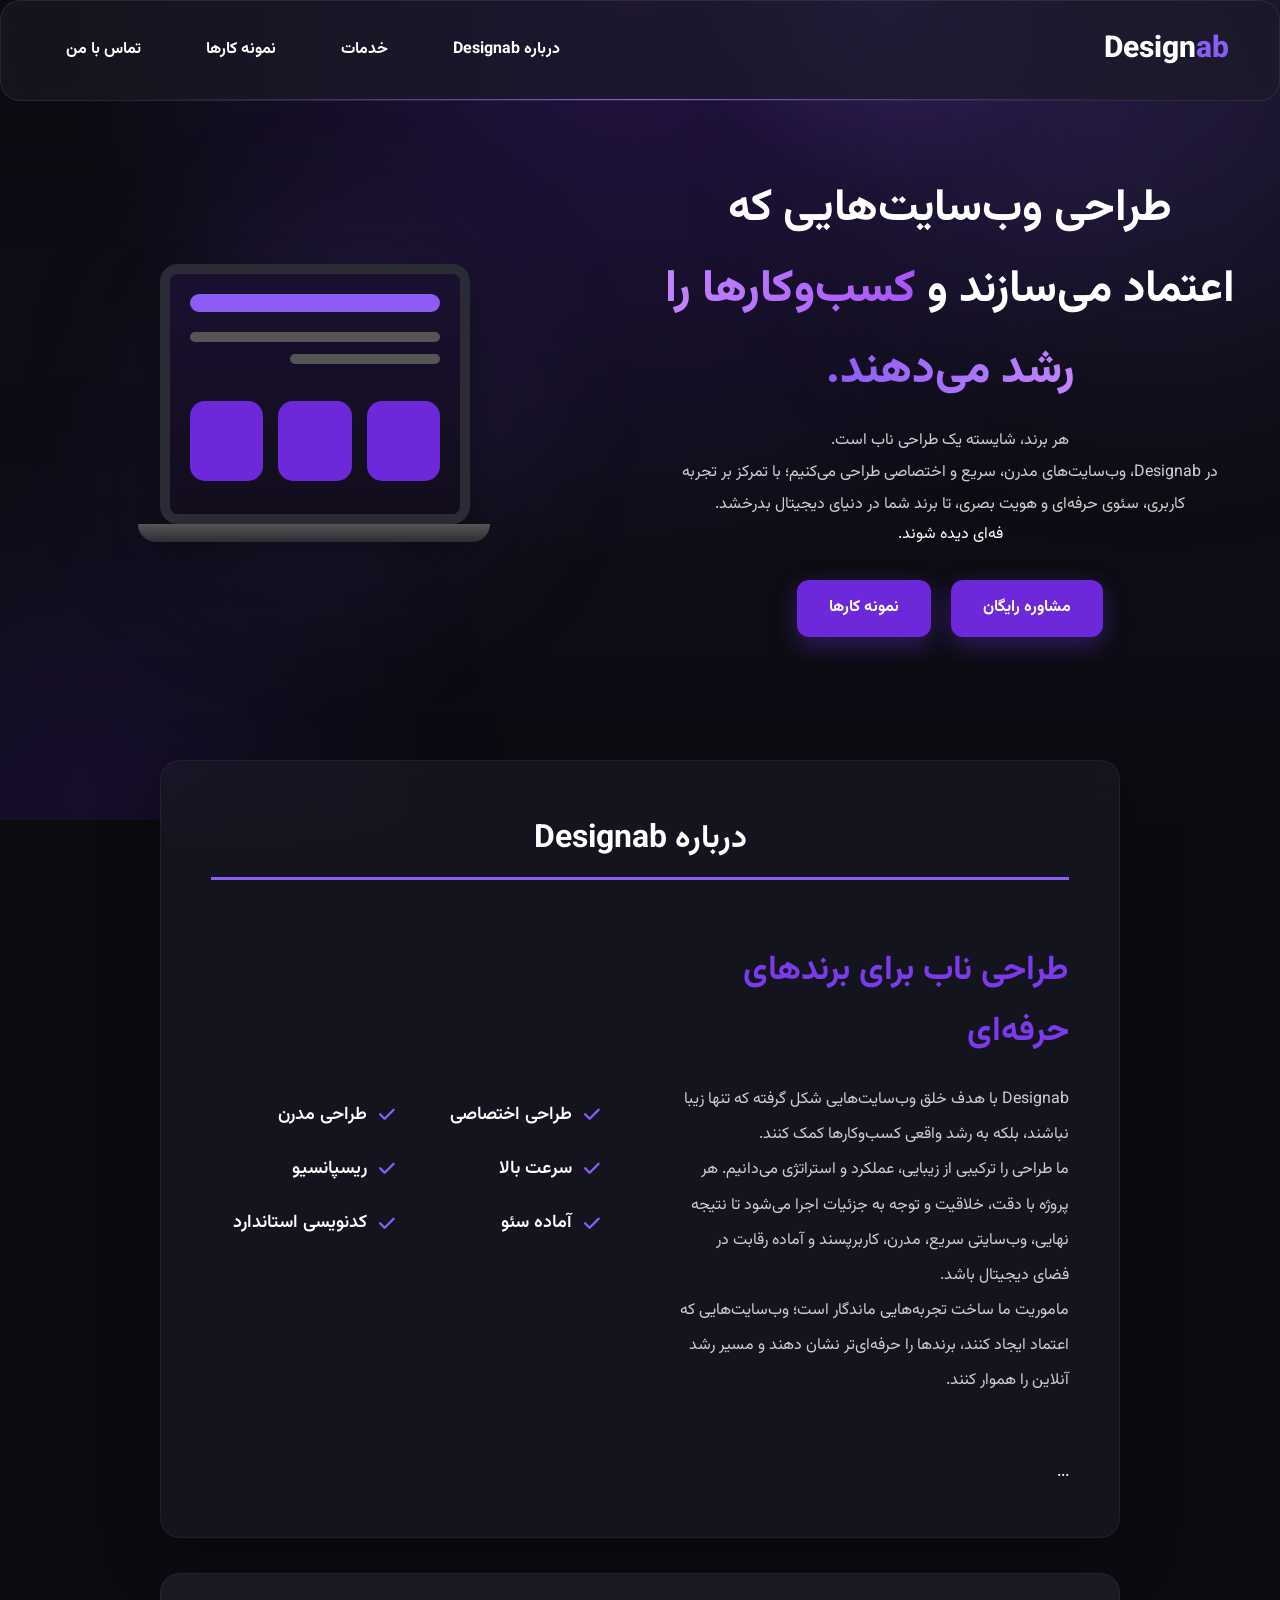
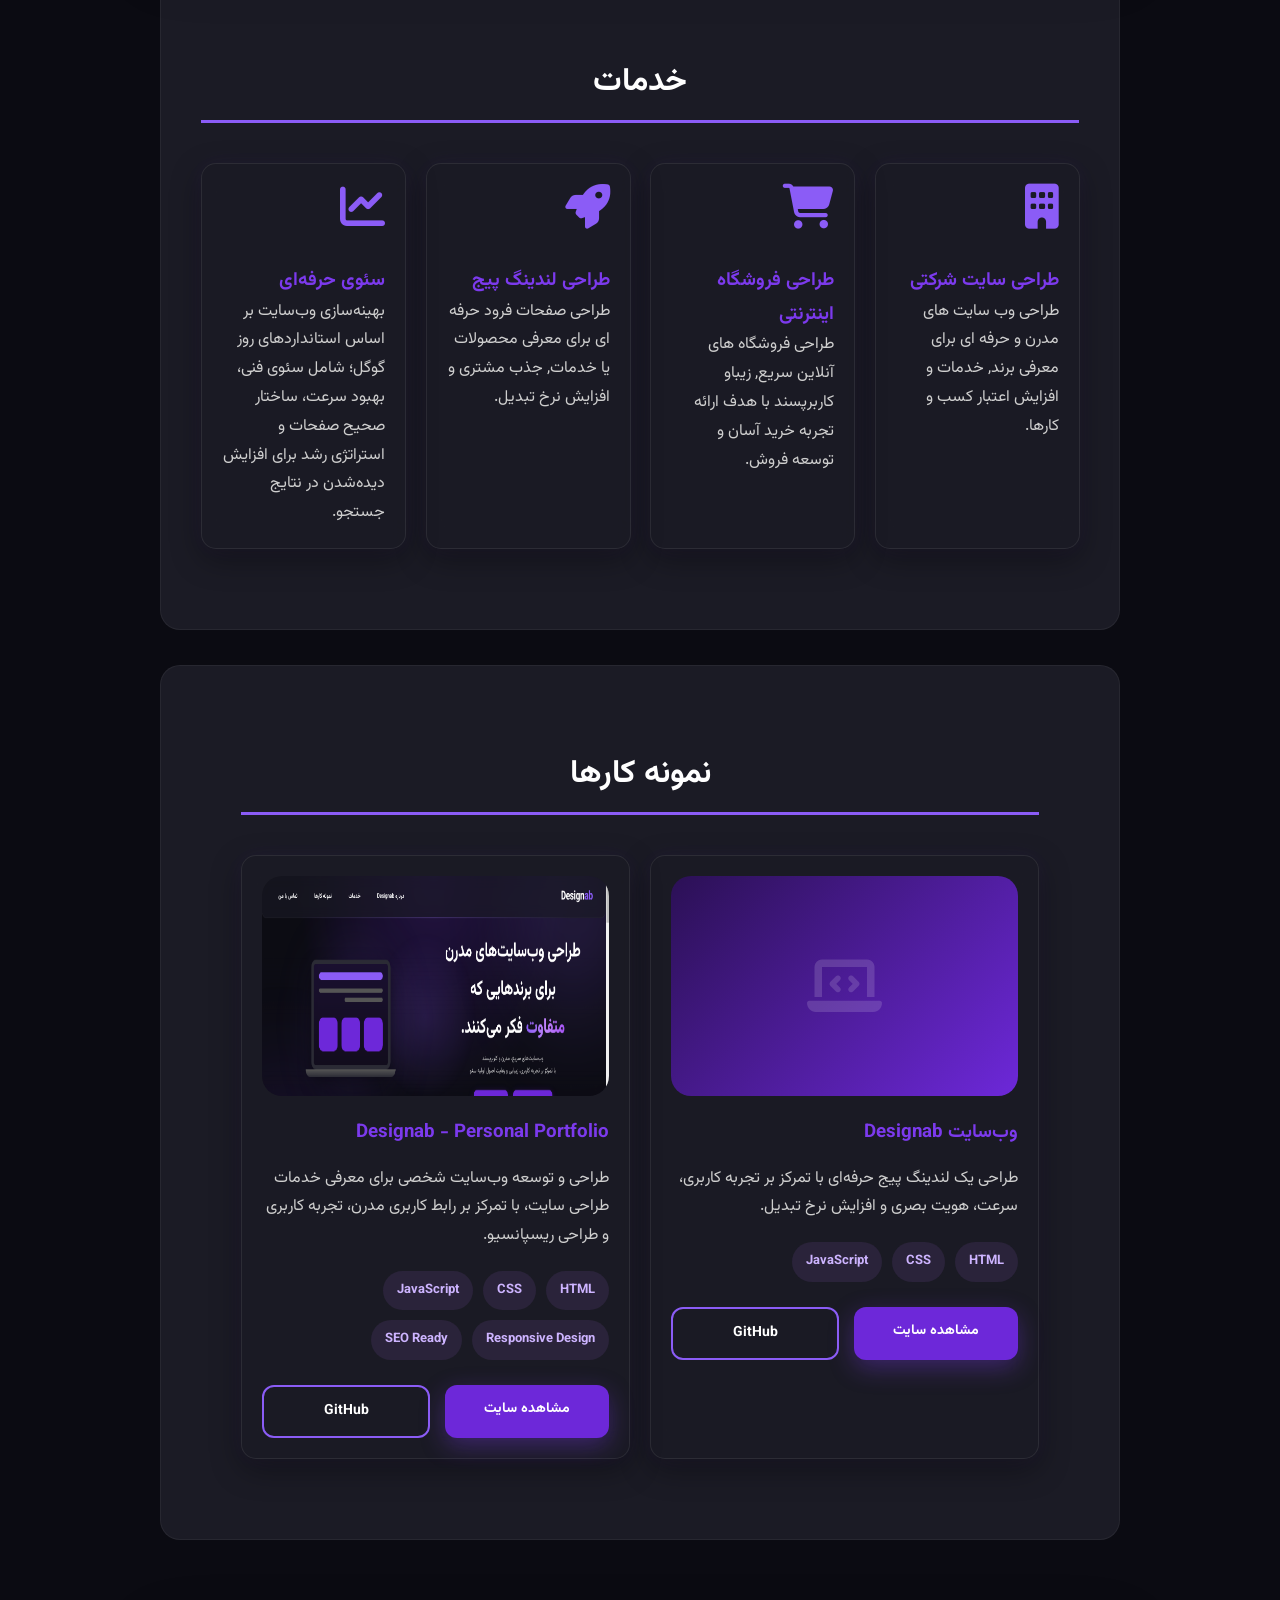
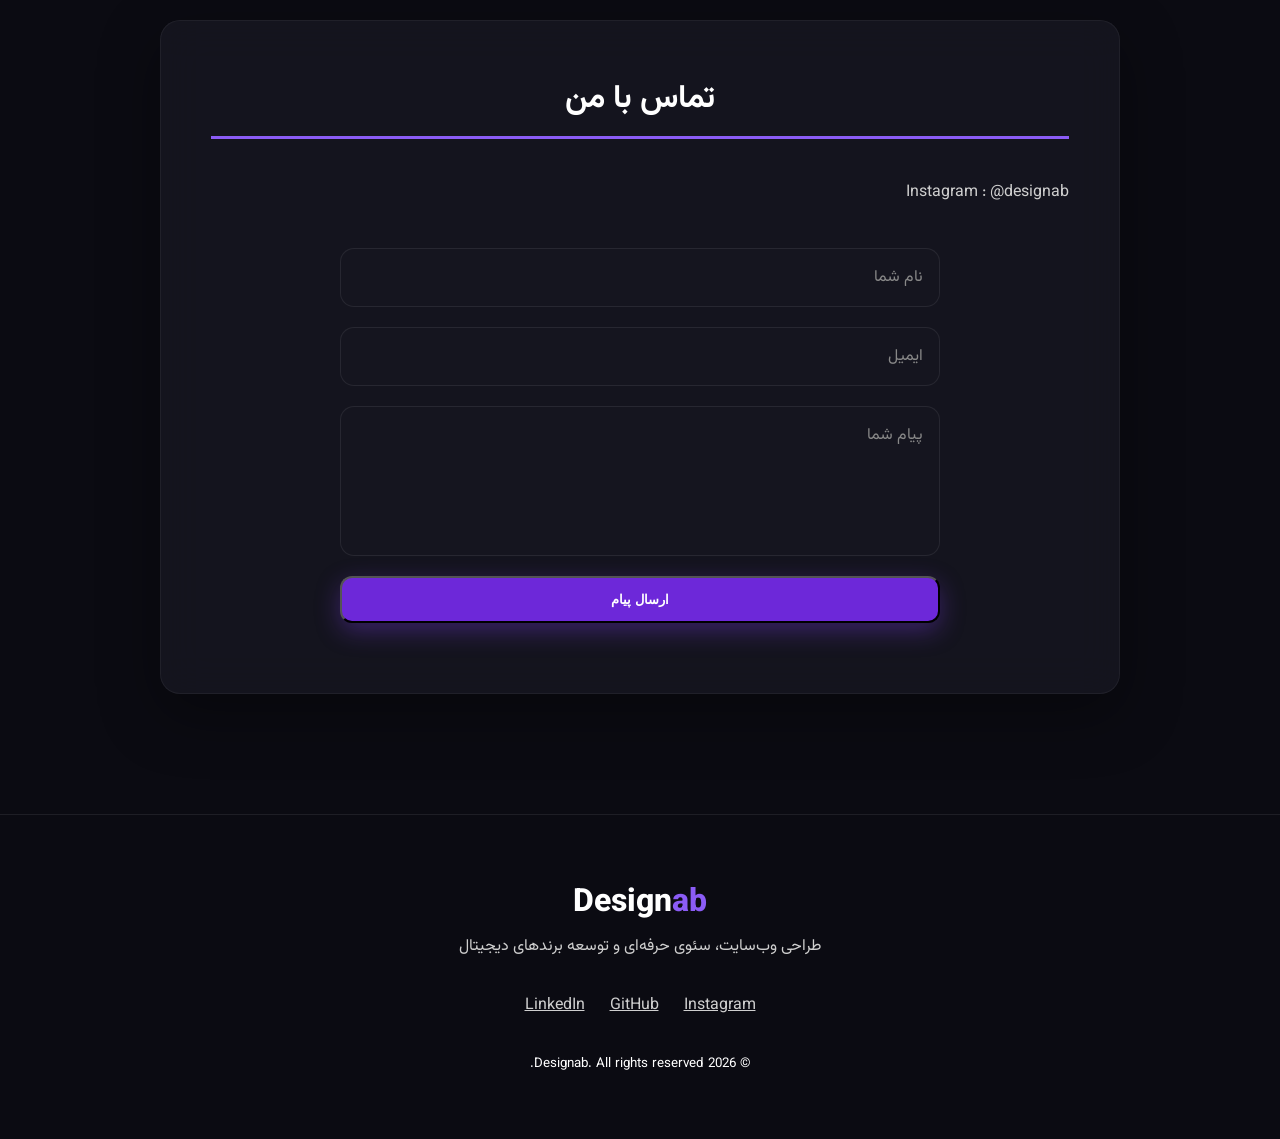
==== index.html @ 8ebdc3e0 "stage" ====
<!DOCTYPE html>
<html lang="fa" dir="rtl">

<head>
    <meta charset="UTF-8">
    <meta name="viewport" content="width=device-width, initial-scale=1.0">

    <title>Designab | طراحی سایت مدرن و اختصاصی</title>

    <meta name="description"
    content="طراحی وب‌سایت‌های مدرن، سریع و ریسپانسیو با تمرکز بر تجربه کاربری و سئو.">

    <meta name="author" content="Mona Valiolahi">

    <meta property="og:title" content="Designab">

<meta property="og:description"
content="طراحی وب‌سایت‌های مدرن و حرفه‌ای">

<meta name="keywords"
content="طراحی سایت, طراحی وب, طراحی سایت اختصاصی, برنامه نویسی, HTML, CSS, JavaScript, Designab">

<meta name="theme-color" content="#8b5cf6">

<meta property="og:image"
content="https://designab.ir/images/designab.png">

<meta property="og:url"
content="https://designab.ir">

<meta property="og:locale"
content="fa_IR">

<link rel="canonical"
href="https://designab.ir">

<meta property="og:type" content="website">

    <link rel="stylesheet" href="style.css">
    <link rel="stylesheet" href="https://cdnjs.cloudflare.com/ajax/libs/font-awesome/6.7.2/css/all.min.css">
    <link rel="preconnect" href="https://fonts.googleapis.com">
    <link href="https://fonts.googleapis.com/css2?family=Vazirmatn:wght@300;400;500;700;800&display=swap" rel="stylesheet">
    <link rel="icon" type="image/png" href="images/favicon.png">


</head>

<body>

    <div id="loader">

        <div class="loader-logo">
    
            <span>Designab</span>
    
        </div>
    
    </div>

    <div id="spotlight"></div>

    <nav>
        <div class="logo">
            Design<span>ab</span>
        </div>

        <div class="nav-links">
        <a href="#about">درباره Designab</a>
        <a href="#services">خدمات</a>
        <a href="#portfolio">نمونه کارها</a>
        <a href="#contact">تماس با من</a>
        </div>

        <button class="menu-toggle" id="menutoggle">
            <i class="fa-solid fa-bars"></i>
        </button>
    </nav>
    

    <header>

        <div class="hero-content">
    
            <div class="hero-text">

                <h1>
                    طراحی وب‌سایت‌هایی که
                    <br>
                    اعتماد می‌سازند و
                    <span class="gradient-text">کسب‌وکارها را رشد می‌دهند.</span>
                    </h1>

                    <p class="hero-slogan">
                        هر برند، شایسته یک طراحی ناب است.
                        </p>
                
                        <p>
                            در Designab، وب‌سایت‌های مدرن، سریع و اختصاصی طراحی می‌کنیم؛
                            با تمرکز بر تجربه کاربری، سئوی حرفه‌ای و هویت بصری،
                            تا برند شما در دنیای دیجیتال بدرخشد.
                            </p>فه‌ای دیده شوند.
                    </p>
    
                <div class="hero-buttons">
                    <a class="btn" href="#contact">مشاوره رایگان</a>
                    <a class="btn" href="#portfolio">نمونه کارها</a>
                </div>
    
            </div>
    
            <div class="hero-image">
    
                <div class="laptop">
    
                    <div class="screen">
    
                        <div class="fake-site">
    
                            <div class="fake-header"></div>
    
                            <div class="fake-line"></div>
    
                            <div class="fake-line short"></div>
    
                            <div class="fake-boxes">
    
                                <div></div>
                                <div></div>
                                <div></div>
    
                            </div>
    
                        </div>
    
                    </div>
    
                    <div class="base"></div>
    
                </div>
    
            </div>
    
        </div>
    
    </header>
    
    <main>
        
        <section id="about">

            <h2>درباره Designab</h2>
            
            <div class="about-container">
            
            <div class="about-text">
            
            <h3>طراحی ناب برای برندهای حرفه‌ای</h3>
            
            <p>
                Designab با هدف خلق وب‌سایت‌هایی شکل گرفته که تنها زیبا نباشند، بلکه به رشد واقعی کسب‌وکارها کمک کنند.
                </p>
                
                <p>
                ما طراحی را ترکیبی از زیبایی، عملکرد و استراتژی می‌دانیم. هر پروژه با دقت، خلاقیت و توجه به جزئیات اجرا می‌شود تا نتیجه نهایی، وب‌سایتی سریع، مدرن، کاربرپسند و آماده رقابت در فضای دیجیتال باشد.
                </p>
                
                <p>
                ماموریت ما ساخت تجربه‌هایی ماندگار است؛ وب‌سایت‌هایی که اعتماد ایجاد کنند، برندها را حرفه‌ای‌تر نشان دهند و مسیر رشد آنلاین را هموار کنند.
                </p>
            </div>
            
            <div class="about-list">
            
            <div><i class="fa-solid fa-check"></i> طراحی اختصاصی</div>
            
            <div><i class="fa-solid fa-check"></i> طراحی مدرن</div>
            
            <div><i class="fa-solid fa-check"></i> سرعت بالا</div>
            
            <div><i class="fa-solid fa-check"></i> ریسپانسیو</div>
            
            <div><i class="fa-solid fa-check"></i> آماده سئو</div>
            
            <div><i class="fa-solid fa-check"></i> کدنویسی استاندارد</div>
            
            </div>
            
            </div>
            
            <div class="stats">
            
            ...
            
            </div>
            
            </section>

    <section id="services">
        <h2>خدمات</h2>
        <div class="service-container">

        <div class="service-card">
            <i class="fa-solid fa-building icon"></i>
        <h3>طراحی سایت شرکتی</h3>
        <p>طراحی وب سایت های مدرن و حرفه ای برای معرفی برند, خدمات و افزایش اعتبار کسب و کارها.</p>
        </div>

        <div class="service-card">
            <i class="fa-solid fa-cart-shopping icon"></i>
        <h3>طراحی فروشگاه اینترنتی</h3>
        <p>طراحی فروشگاه های آنلاین سریع, زیباو کاربرپسند با هدف ارائه تجربه خرید آسان و توسعه فروش.</p>
        </div>

        <div class="service-card">
            <i class="fa-solid fa-rocket icon"></i>
        <h3>طراحی لندینگ پیج</h3>
        <p>طراحی صفحات فرود حرفه ای برای معرفی محصولات یا خدمات, جذب مشتری و افزایش نرخ تبدیل.</p>
        </div>

        <div class="service-card">
            <i class="fa-solid fa-chart-line icon"></i>
        <h3>سئوی حرفه‌ای</h3>
        <p>
            بهینه‌سازی وب‌سایت بر اساس استانداردهای روز گوگل؛ شامل سئوی فنی، بهبود سرعت، ساختار صحیح صفحات و استراتژی رشد برای افزایش دیده‌شدن در نتایج جستجو.
            </p>
        </div>

        </div>
        
    </section>

    <section id="portfolio">
        <h2>نمونه کارها</h2>

        <div class="portfolio-container">
            
            <div class="portfolio-card">

                <div class="portfolio-image">
                    <i class="fa-solid fa-laptop-code"></i>
                </div>
            
                <h3>وب‌سایت Designab</h3>
            
                <p>
                    طراحی یک لندینگ پیج حرفه‌ای با تمرکز بر تجربه کاربری، سرعت، هویت بصری و افزایش نرخ تبدیل.
                    </p>
            
                <div class="portfolio-tech">
            
                    <span>HTML</span>
                    <span>CSS</span>
                    <span>JavaScript</span>
            
                </div>
            
                <div class="portfolio-buttons">
            
                    <a href="#" class="btn">مشاهده سایت</a>
            
                    <a href="#" class="btn btn-outline">
                        GitHub
                    </a>
            
                </div>
            
            </div>

            <div class="portfolio-card">

                <div class="portfolio-image">
            
                    <img src="images/designab.png" alt="designab Website">
            
                </div>

                <h3>Designab - Personal Portfolio</h3>

<p>
طراحی و توسعه وب‌سایت شخصی برای معرفی خدمات طراحی سایت،
با تمرکز بر رابط کاربری مدرن، تجربه کاربری و طراحی ریسپانسیو.
</p>

                <div class="portfolio-tech">
                    <span>HTML</span>
<span>CSS</span>
<span>JavaScript</span>
<span>Responsive Design</span>
<span>SEO Ready</span>            
                </div>
            
                <div class="portfolio-buttons">
            
                    <a href="https://monavaliolahi.github.io/designab/" class="btn">
                        مشاهده سایت
                    </a>
            
                    <a href="https://github.com/monavaliolahi" class="btn btn-outline">
                        GitHub
                    </a>
            
                </div>
            
            </div>
            
            </div>

        </div>
    </section>

    <section id="contact">
        <h2>تماس با من</h2>
        <p>Instagram : @designab</p>
        <form id="contactForm" novalidate>
            <input id="name" type="text" placeholder="نام شما">
            <input id="email" type="email" placeholder="ایمیل">
            <textarea id="message" placeholder="پیام شما"></textarea>
            <button id="btn" type="submit" class="btn">ارسال پیام</button>
            <p id="formMessage"></p>
        </form>
    </section>

    </main>

    <footer>

        <div class="footer-content">
    
            <div class="footer-logo">
    
                Design<span>ab</span>
    
            </div>
    
            <p>
    
                طراحی وب‌سایت، سئوی حرفه‌ای و توسعه برندهای دیجیتال
                
            </p>
    
            <div class="footer-links">
    
                <a href="#">Instagram</a>
    
                <a href="https://github.com/monavaliolahi/designab">GitHub</a>
    
                <a href="#">LinkedIn</a>
    
            </div>
    
            <small>
    
                © 2026 Designab. All rights reserved.
    
            </small>
    
        </div>
    
    </footer>

    <button id="backtotop">
        <i class="fa-solid fa-arrow-up"></i>
    </button>

    <script src="script.js"></script>

</body>
</html>
---- style.css ----
/* ======================================
    Reset
========================================= */
*{
    margin: 0;
    padding: 0;
    box-sizing: border-box;
}

/* ======================================
    General
========================================= */
:root{
    --primary:#8b5cf6;
    --primary-hover:#a855f7;
    --background:#0b0b12;
    --surface:#1b1b25;
    --text:#ffffff;
    --paragraph:#cfcfcf;
    --radius:20px;
    --transition: .3s ease;
    --shadow:0 8px 20px rgba(0,0,0,.30);
    --space-xs:10px;
    --space-sm:20px;
    --space-md:40px;
    --space-lg:80px;
}
html{
    scroll-behavior: smooth;
}
body{
    margin: 0;
    padding: 0;
    font-family: "vazirmatn", sans-serif;
    background: var(--background);
    color: var(--text);
    line-height: 1.8;
}

/* .badge{
    display: inline-block;
    margin-bottom: 18px;
    padding: 6px 14px;
    border-radius: 30px;
    background: rgba(139, 92, 246, .15);
    color: var(--primary);
    font-size: 14px;
    font-weight: bold;
} */
/* ======================================
    Navigation
========================================= */
nav{
    padding: 20px 50px;
    position: fixed;
    width: 100%;
    top: 0;
    z-index: 1000;
    backdrop-filter: blur(15px);
    display: flex;
    justify-content: space-between;
    gap: 40px;
    align-items: center;
    background:rgba(27,27,37,.65);
    border:1px solid rgba(255,255,255,.08);
    border-radius:20px;
}

nav::after{

    content:"";

    position:absolute;

    bottom:0;
    left:10%;
    right:10%;

    height:1px;

    background:linear-gradient(
        90deg,
        transparent,
        #8b5cf6,
        transparent
    );

}

.nav-links{

    display:flex;
    gap:35px;

}

.nav-links a:hover{

    color:var(--primary);

}

nav a{
    text-decoration: none;
    color: white;
    margin: 15px;
    font-weight: bold;
    transition: 0.3s;
    cursor: pointer;
    display: inline-block;
    position: relative;
    text-decoration: none;
}

nav a::after{
    content: "";
    position: absolute;
    left: 0;
    bottom: -8px;
    width: 0;
    height: 2px;
    background: #8b5cf6;
    transition: .3s;
}

nav a:hover::after{
    width: 100%;
}

nav a:hover{
    color: gold;
    transform: scale(1.1);
}

nav a.active{
    color: var(--primary);
}

nav a:active::after{
    width: 100%;
}

.logo{

    font-size:30px;
    font-weight:800;
    color:white;
    cursor:pointer;

}

.logo span{

    color:var(--primary);

}

/* ======================================
    Hero
========================================= */
header{
    background-color: #18082e;
    color: white;
    text-align: center;
    padding-top: 115px;
    padding-bottom: 130px;
    min-height: calc(100vh - 80px);
    display: flex;
    flex-direction: column;
    justify-content: center;
    align-items: center;
    background: 
    radial-gradient(circle at top,#6d28d940 0%, transparent 55%),
    linear-gradient(180deg,#0b0b12 0%,#0d0d15 60%,#0b0b12 100%);
    position: relative;
    overflow: hidden;
    /* margin-bottom: 0; */
}

header::before{
    content: "";
    position: absolute;
    width: 500px;
    height: 500px;
    background: rgba(139, 92, 246, .18);
    filter: blur(120px);
    border-radius: 50%;
    top: -180px;
    right: -120px;
}

header::after{
    content: "";
    position: absolute;
    width: 400px;
    height: 400px;
    background: rgba(109, 40, 217, .15);
    filter: blur(120px);
    border-radius: 50%;
    bottom: -180px;
    left: -120px;
}
header p{
    opacity: 0;
    animation: fadeUp 0.8s ease forwards;
    animation-delay: .2s;
    line-height: 2;
}

header>*{
    position: relative;
    z-index: 2;
}

.hero-buttons{
    display: flex;
    /* flex-wrap: wrap; */
    gap: 20px;
    justify-content: center;
    margin-top: 30px;
    opacity: 0;
    animation: fadeUp 0.8s ease forwards;
    animation-delay: .4s;
}

.hero-content{
    padding: 20px 0;
    display:flex;
    justify-content:space-between;
    align-items:center;
    gap:40px;
    width:100%;
    max-width:1200px;
    /* flex-direction: column-reverse; */
}

.hero-image{

    flex:1;
    display:flex;
    justify-content:center;
}

.hero-text{
    flex:1;
}

.laptop{
    width: 320px;
    max-width: 100%;
    animation: floating 4s ease-in-out infinite;
    position: relative;
}

.laptop::before{
    content: "";
    position: absolute;

    width: 260px;
    height: 260px;

    background: rgba(139,92,246,.25);

    border-radius: 50%;

    filter: blur(90px);

    top: 20px;
    left: 50%;

    transform: translateX(-50%);

    z-index: -1;
}

.screen{
    background: #111;
    border: 10px solid #2b2b35;
    border-radius: 18px;
    height: 260px;
    overflow: hidden;
    box-shadow: 0 25px 50px rgba(0,0,0,.45);
    margin-right: 20px;
    margin-left: -10px;
}

.base{
    width: 470px;
    max-width: 110%;
    height: 18px;
    margin: 0 auto;
    background: linear-gradient(180deg,#555,#2c2c35);
    border-radius: 0 0 25px 25px;
}

.fake-site{

    width:100%;
    height:100%;
    padding:20px;

    background:
    linear-gradient(180deg,#1a1030,#120d1d);
    display: flex;
    flex-direction: column;

}

.fake-header{

    width:100%;
    height:18px;

    border-radius:10px;

    background:#8b5cf6;

    margin-bottom:20px;

}

.fake-line{

    width:100%;
    height:10px;

    border-radius:10px;

    background:#555;

    margin-bottom:12px;

}

.fake-line.short{

    width:60%;

}

.fake-boxes{

    display:flex;
    gap:15px;
    margin-top:25px;

}

.fake-boxes div{

    flex:1;
    height:80px;
    border-radius:15px;
    background:#6d28d9;
    transition: .4s;

}

.fake-boxes div:hover{
    transform: translateY(-6px);
    background: #8b5cf6;
}

.btn{
    display: inline-block;
    padding: 14px 32px;
    background-color: #6d28d9;
    color: white;
    text-decoration: none;
    border-radius: 12px;
    font-weight: bold;
    transition: all 0.3s;
    box-shadow: 0 8px 25px rgba(124, 58, 237, .35);
    cursor: pointer;
}

.btn:hover{
    background-color: #8b5cf6;
    transform: translateY(-4px);
    letter-spacing: 1px;
}


.btn-outline{
    background: transparent;
    border: 2px solid var(--primary);
    color: var(--text);
    box-shadow: none;
}

.btn-outline:hover{
    background: var(--primary);
}

/* ======================================
    Services
========================================= */

 #services{
    padding: var(--space-lg) 40px;
 }

#about,
#contact{
    margin-top: -60px;
    position: relative;
    z-index: 5;
    background: rgba(27, 27, 37, .65);
    backdrop-filter: blur(20px);
    border: 1px solid rgba(255, 255, 255, .05);
    border-radius: var(--radius);
    padding: 50px;
    box-shadow: 0 20px 60px rgba(0, 0, 0, .35);
}
#contact{
    margin-top: 80px;
}
section{
    background-color: var(--surface);
    width: 75%;
    margin: 35px auto;
    scroll-margin-top: 80px;
    border: 1px solid rgba(255,255,255,.05);
    border-radius: var(--radius);
    max-width: 1000px;

}

section h2{
    text-align: center;
    margin-bottom: 40px;
    font-size: 32px;

}

h1{
    font-size: 45px;
    margin-bottom: 13px;
    animation: fadeUp 0.8s ease forwards;
}

p{
    /* font-size: 22px; */
    color: var(--paragraph);
    /* margin-bottom: 35px; */
}

h2{
    color: var(--text);
    border-bottom: 3px solid var(--primary);
    padding-bottom: 8px;
    margin-bottom: var(--space-md);
    font-size: 32px;
}

h3{
    color: #7c3aed;
}

.gradient-text{
    background: linear-gradient(90deg,#8b5cf6,#c084fc,#a855f7);
    -webkit-background-clip: text;
    -webkit-text-fill-color: transparent;
    background-clip: text;

    font-weight: 800;
}

.service-container{
    display: flex;
    gap: var(--space-sm);
    justify-content:center;
}

.service-card{
    background: var(--surface);
    border: 1px solid rgba(139, 92, 246, 15);
    /* color: white; */
    padding: 20px;
    border-radius: 15px;
    box-shadow:
    0 10px 30px rgba(0,0,0,.35),
    0 0 20px rgba(139,92,246,.08);    flex: 1;
    transition: 0.3s;
    cursor: pointer;
    position: relative;
    overflow: hidden;
    background: rgba(27,27,37,.75);
    backdrop-filter: blur(15px);
    border:1px solid rgba(255,255,255,.08);
}

.service-card::before{
    content: "";
    position: absolute;
    top: 0;
    left: -100%;
    width: 100%;
    height: 100%;
    background: linear-gradient(90deg,transparent,rgba(255,255,255,.08),transparent);
    transition: .6s;
}

.service-card:hover::before{
    left: 100%;
}

.service-card::after{
    content: "";
    position: absolute;
    width: 220px;
    height: 220px;
    background: radial-gradient(circle,
        rgba(139,92,246,.25) 0%,
        transparent 70%);
    border-radius: 50%;

    left: var(--x, -300px);
    top: var(--y, -300px);

    transform: translate(-50%, -50%);
    pointer-events: none;

    transition: left .08s linear,
                top .08s linear;
}

.service-card:hover{
    transform: translateY(-12px);
    border-color: var(--primary);
    box-shadow:
        0 20px 40px rgba(0,0,0,.45),
        0 0 25px rgba(139,92,246,.25);
        transform:translateY(-12px) scale(1.02);
        border-color:#8b5cf6;
}

.service-card h3{
    margin-top: 15px;
}

.service-card p{
    line-height: 1.8;
    color: var(--paragraph);
}


 .icon{
    font-size: 45px;
    margin-bottom: 20px; 
    color: var(--primary);
 }

 form{
    display: flex;
    flex-direction: column;
    gap: var(--space-sm);
    max-width: 600px;
    margin: 40px auto 0;
 }

 form.btn{
    align-self: flex-start;
 }

 input,
 textarea{
    padding: 16px;
    border: 1px solid rgba(255, 255, 255, .08);
    border-radius: 14px;
    background: #15151f;
    color: white;
    font-family: "vazirmatn", sans-serif;
    font-size: 16px;
    transition: .3s
 }

 input:focus,
 textarea:focus{
    outline: none;
    border-color: var(--primary);
    box-shadow: 0 0 20px rgba(139, 92, 246, .25);
 }

 ::placeholder{
    color: #888;
 }

 textarea{
    min-height: 150px;
    resize: none;
 }


 .about-container{

    display:flex;
    
    justify-content:space-between;
    
    align-items:center;
    
    gap:80px;
    
    margin:60px 0;
    
    }
    
    .about-text{
    
    flex:1;
    
    }
    
    .about-text h3{
    
    font-size:34px;
    
    margin-bottom:20px;
    
    }
    
    .about-text p{
    
    line-height:2.2;
    
    color:var(--paragraph);
    
    }
    
    .about-list{
    
    flex:1;
    
    display:grid;
    
    grid-template-columns:repeat(2,1fr);
    
    gap:22px;
    
    }
    
    .about-list div{
    
    display:flex;
    
    align-items:center;
    
    gap:12px;
    
    font-size:18px;
    
    font-weight:600;
    
    }
    
    .about-list i{
    
    color:var(--primary);
    
    font-size:18px;
    
    }


/* ======================================
    Portfolio
========================================= */

#portfolio{
    min-height: calc(100vh - 90px);
    display: flex;
    flex-direction: column;
    justify-content: center;
    padding: var(--space-lg);
}



 .portfolio-container{
    display: flex;
    gap: var(--space-sm);
 }

 .portfolio-card{
    flex: 1;
    background: var(--surface);
    border: 1px solid rgba(139, 92, 246, 15);
    color: white;
    padding: 20px;
    border-radius: 15px;
    box-shadow:
    0 10px 30px rgba(0,0,0,.35),
    0 0 20px rgba(139,92,246,.08);    transition: 0.3s;
    animation: cardFade .8s ease;
    background: rgba(27,27,37,.75);
    backdrop-filter: blur(15px);
    border:1px solid rgba(255,255,255,.08);
    /* position: relative;
    overflow: hidden; */
 }

 .portfolio-card:hover{
    transform: translateY(-12px);
    border-color: var(--primary);
    box-shadow:
        0 20px 40px rgba(0,0,0,.45),
        0 0 25px rgba(139,92,246,.25);
        border-color: var(--primary);
        transform:translateY(-12px) scale(1.02);
        border-color:#8b5cf6;

}

 .portfolio-card:hover .portfolio-image{
    transform: scale(1.08) rotate(-2deg);
 }
 

 .portfolio-image{
    width: 100%;
    height: 220px;
    border-radius: 20px;
    margin-bottom: var(--space-sm);
    background: linear-gradient(135deg,#2b1055,#6d28d9);
    transition: 0.5s ease;
    display: flex;
    justify-content: center;
    align-items: center;
    font-size: 60px;
    color: rgba(255, 255, 255, .15);
    overflow: hidden;
 }

 .portfolio-image img{

    width:100%;
    height:100%;
 }

 .portfolio-card h3{
    margin-bottom: 15px;
 }

 .portfolio-card p{
    color: var(--paragraph);
    line-height: 1.8;
 }


 .portfolio-tech{

    display:flex;
    flex-wrap:wrap;

    gap:10px;

    margin:20px 0;

}

.portfolio-tech span{

    background:#2a233a;

    color:#cdb4ff;

    padding:8px 14px;

    border-radius:20px;

    font-size:13px;

    font-weight:bold;
    transition: .3s;
}

.portfolio-tech span:hover{
    background: var(--primary);
    color: white;
    transform: translateY(-3px);
}

.portfolio-buttons{

    display:flex;

    gap:15px;

    margin-top:25px;

}

.portfolio-buttons .btn{
    font-size:14px;
    padding:12px 18px;
    flex: 1;
    text-align: center;
}

.portfolio-buttons .btn-outline{
    border:2px solid var(--primary);
    color:white;
    background:transparent;
}

.portfolio-buttons .btn-outline:hover{
    background:var(--primary);
}

.stats{
    display:grid;
    grid-template-columns:repeat(3,1fr);
    gap:25px;
    margin-top:60px;
}

.stat{
    background:var(--surface);
    border-radius:18px;
    padding:35px 20px;
    text-align:center;
    border:1px solid rgba(255,255,255,.06);
    transition:.35s;
}

.stat:hover{
    transform:translateY(-8px);
    border-color:var(--primary);
    box-shadow:0 10px 30px rgba(139,92,246,.18);
}

.stat h3{
    font-size:42px;
    color:var(--primary);
    margin-bottom:10px;
}

.stat p{
    color:var(--paragraph);
}

/* ==========================
    Loader
========================== */

#loader{

    position:fixed;
    inset:0;

    background:#0b0b12;

    display:flex;
    justify-content:center;
    align-items:center;

    z-index:99999;

    transition:.8s ease;

}

.loader-logo{

    font-size:42px;
    font-weight:800;
    color:white;
    letter-spacing:2px;

    animation:pulse 1.2s infinite;

}

.loader-logo span{

    background:linear-gradient(90deg,#8b5cf6,#a855f7,#ffffff);

    -webkit-background-clip:text;
    -webkit-text-fill-color:transparent;

}

#loader.hide{

    opacity:0;
    visibility:hidden;

}

@keyframes pulse{

    0%{

        transform:scale(.95);
        opacity:.7;

    }

    50%{

        transform:scale(1.05);
        opacity:1;

    }

    100%{

        transform:scale(.95);
        opacity:.7;

    }

}

/* ==========================
    Spotlight
========================== */

#spotlight{

    position: fixed;
    width: 400px;
    height: 400px;

    border-radius: 50%;

    pointer-events: none;

    background: radial-gradient(
        circle,
        rgba(139,92,246,.15) 0%,
        rgba(139,92,246,.08) 35%,
        transparent 70%
    );

    transform: translate(-50%,-50%);
    z-index: 1;

    transition: .05s linear;

}
 /* ======================================
    Mobile menu
========================================= */

.menu-toggle{
    display: none;
    background: none;
    border: none;
    color: var(--text);
    font-size: 28px;
    cursor: pointer;
}

/* ======================================
    Footer
========================================= */

footer{

    margin-top:120px;

    padding:60px 20px;

    text-align:center;

    border-top:1px solid rgba(255,255,255,.08);

}

.footer-logo{

    font-size:32px;

    font-weight:800;

}

.footer-logo span{

    color:var(--primary);

}

.footer-links{

    display:flex;

    justify-content:center;

    gap:25px;

    margin:30px 0;

}

.footer-links a{

    color:var(--paragraph);

    transition:.3s;

}

.footer-links a:hover{

    color:var(--primary);

}

 /* ======================================
    Back To Top
========================================= */

#backtotop{
    position: fixed;
    bottom: 30px;
    right: 30px;
    width: 55px;
    height: 55px;
    border: none;
    border-radius: 50%;
    background: var(--primary);
    color: white;
    font-size: 22px;
    cursor: pointer;
    box-shadow: var(--shadow);
    opacity: 0;
    visibility: hidden;
    transition: var(--transition);
    z-index: 999;
}

#backtotop:hover{
    transform: translateY(-5px);
}

#backtotop.show{
    opacity: 1;
    visibility: visible;
}
 
html,
body{
    width:100%;
    overflow-x:hidden;
}

 @keyframes fadeUp{
    from{
        opacity: 0;
        transform: translateY(40px);
    }
    to{
        opacity: 1;
        transform: translateY(0);
    }
 }

 /* ======================================
   Scroll Reveal
========================================= */
.reveal{
    opacity: 0;
    transform: translateY(40px) scale(.96);
    transition:
        opacity .8s ease,
        transform .8s ease;
}

.reveal.active{
    opacity: 1;
    transform: translateY(0) scale(1);
}

@keyframes floating{
    0%{
        transform: translateY(0px);
    }

    50%{
        transform: translateY(-12px);
    }

    100%{
        transform: translateY(0px);
    }
}

@keyframes cardFade{

    from{

        opacity:0;
        transform:translateY(40px);

    }

    to{

        opacity:1;
        transform:translateY(0);

    }
}

.hidden{
    opacity:0;
    transform:translateY(50px);
    transition:all .8s ease;
}

.show{
    opacity:1;
    transform:translateY(0);
}

.service-card,
.portfolio-card,
.btn{

    transition:
    transform .35s ease,
    box-shadow .35s ease;

    will-change: transform;

}



 /* ======================================
    Responsive
========================================= */

@media (max-width:768px){
header{
    min-height: auto;
    padding: 120px 30px 80px;
}

header h1{
    font-size: 42px;
}

header p{
    font-size: 90%;
}

.btn{
    width: 100%;
    max-width: 320px;
    text-align: center;
}

.hero-buttons{
    width: 100%;
    display: flex;
    flex-direction: column;
    align-items: center;
    gap: 15px;
    margin-top: 30px;
}

/* ======================================
    Services
========================================= */

.service-container{
    flex-direction: column;
}

/* ==========================
   About - Mobile
========================== */

.about-container{
    flex-direction: column;
    gap:40px;
    text-align:center;
}

.about-text{
    width:100%;
}

.about-text h3{
    font-size:28px;
}

.about-text p{
    font-size:16px;
    line-height:2;
}

.about-list{
    width:100%;
    grid-template-columns:1fr;
    gap:18px;
}

.about-list div{
    justify-content:center;
    font-size:16px;
}

.stats{
    grid-template-columns:1fr;
    gap:18px;
    margin-top:40px;
}



/* ======================================
    Portfolio
========================================= */

.portfolio-container{
    flex-direction: column;
}

section{
    width: 90%;
    padding: 30px 20px;
}

.menu-toggle{
    display: block;
}

nav{
    gap:15px 20px;
    flex-wrap: wrap;
    justify-content: space-between;
    position: relative;
}

.nav-links{
    display:none;
}


.nav-links.open{
    display:flex;
    flex-direction:column;
    gap:0;
}


.nav-links.open a{
    display:block;
    padding:18px;
    text-align:center;
}

nav.open{
    flex-direction: column;
    align-items: stretch;
    gap: 0;
    height: auto;
    overflow: visible;
}

nav.open a{

    display:block;
    padding:15px;

}

.hero-content{
    flex-direction: column;
    text-align: center;
}

.hero-image{
    display: flex;
    width: 100%;
    justify-content: flex-end;
    margin-top: 25px;
    padding-left: 60px;
}

.hero-image{
    display: flex;
    justify-content: flex-end;
    width: 100%;
    margin-top: 25px;
    padding-right: 20px;
}

.laptop{
    width: 240px;
}
}
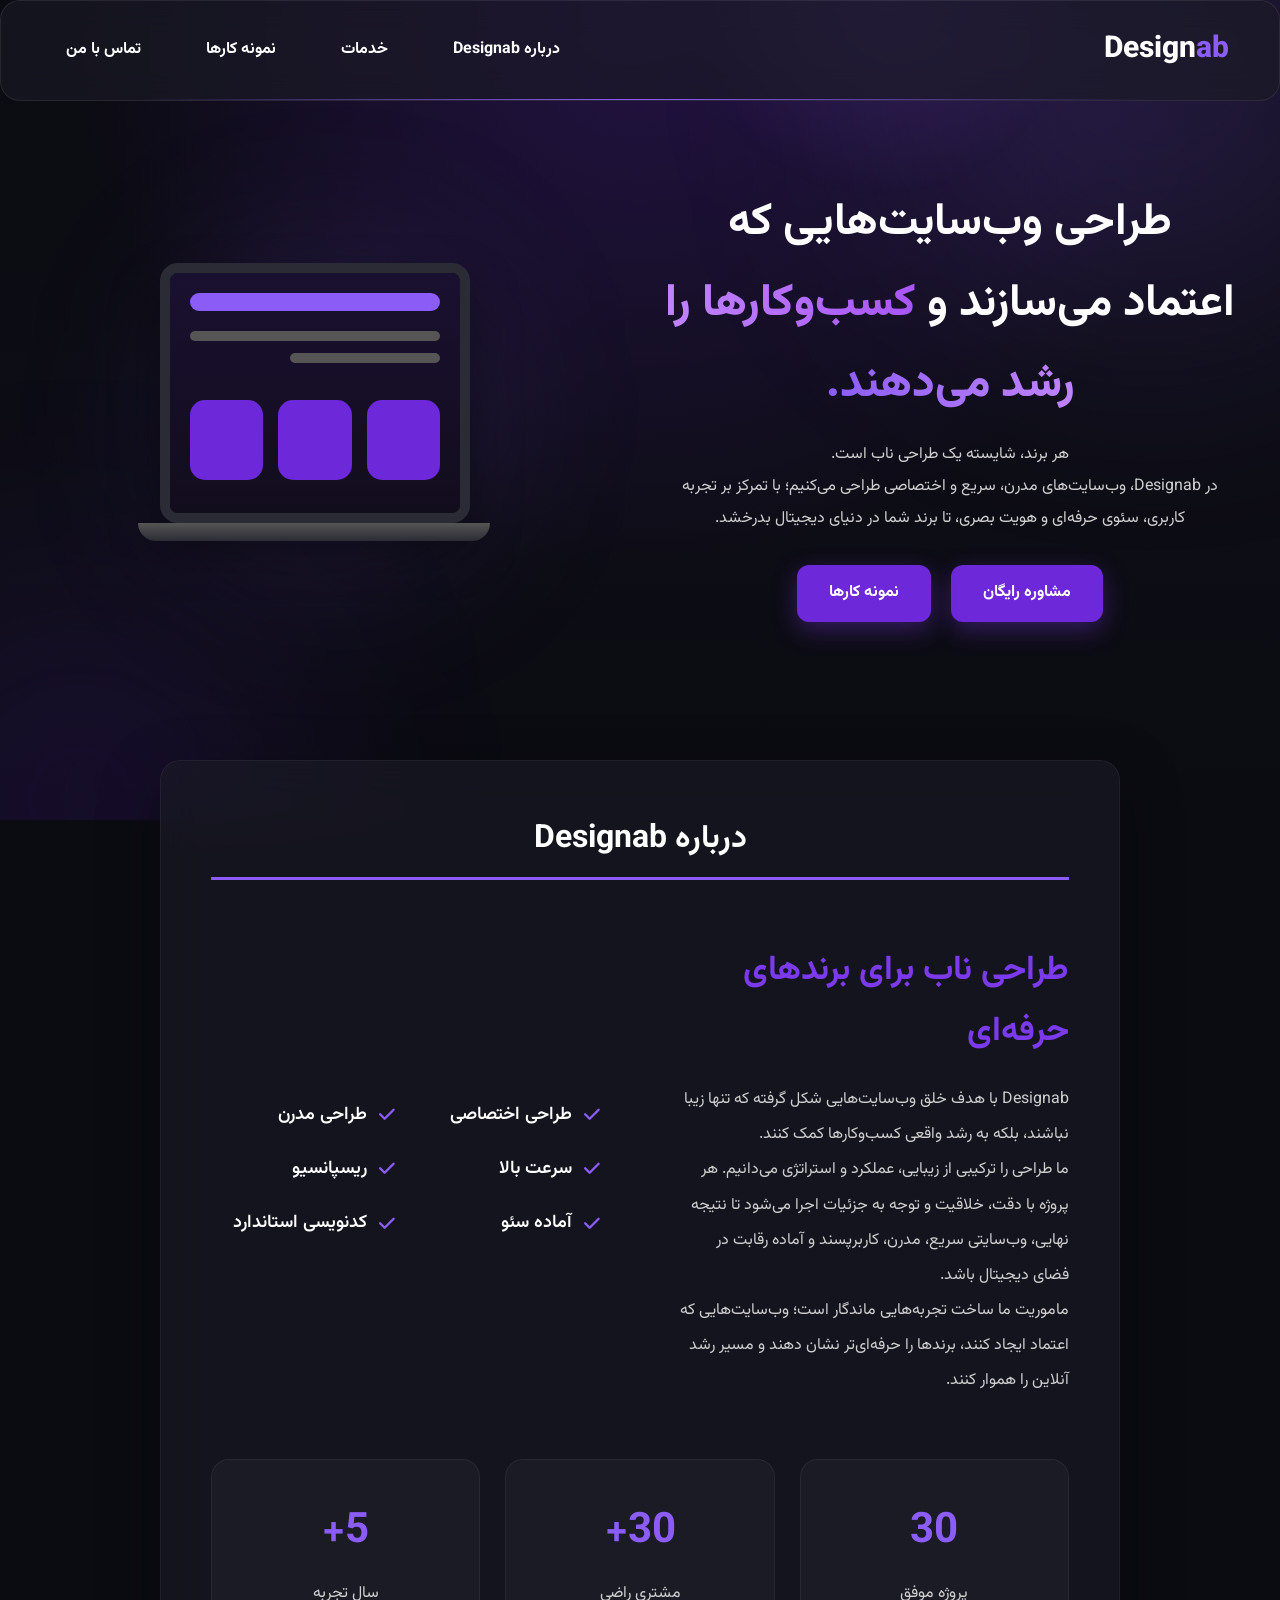
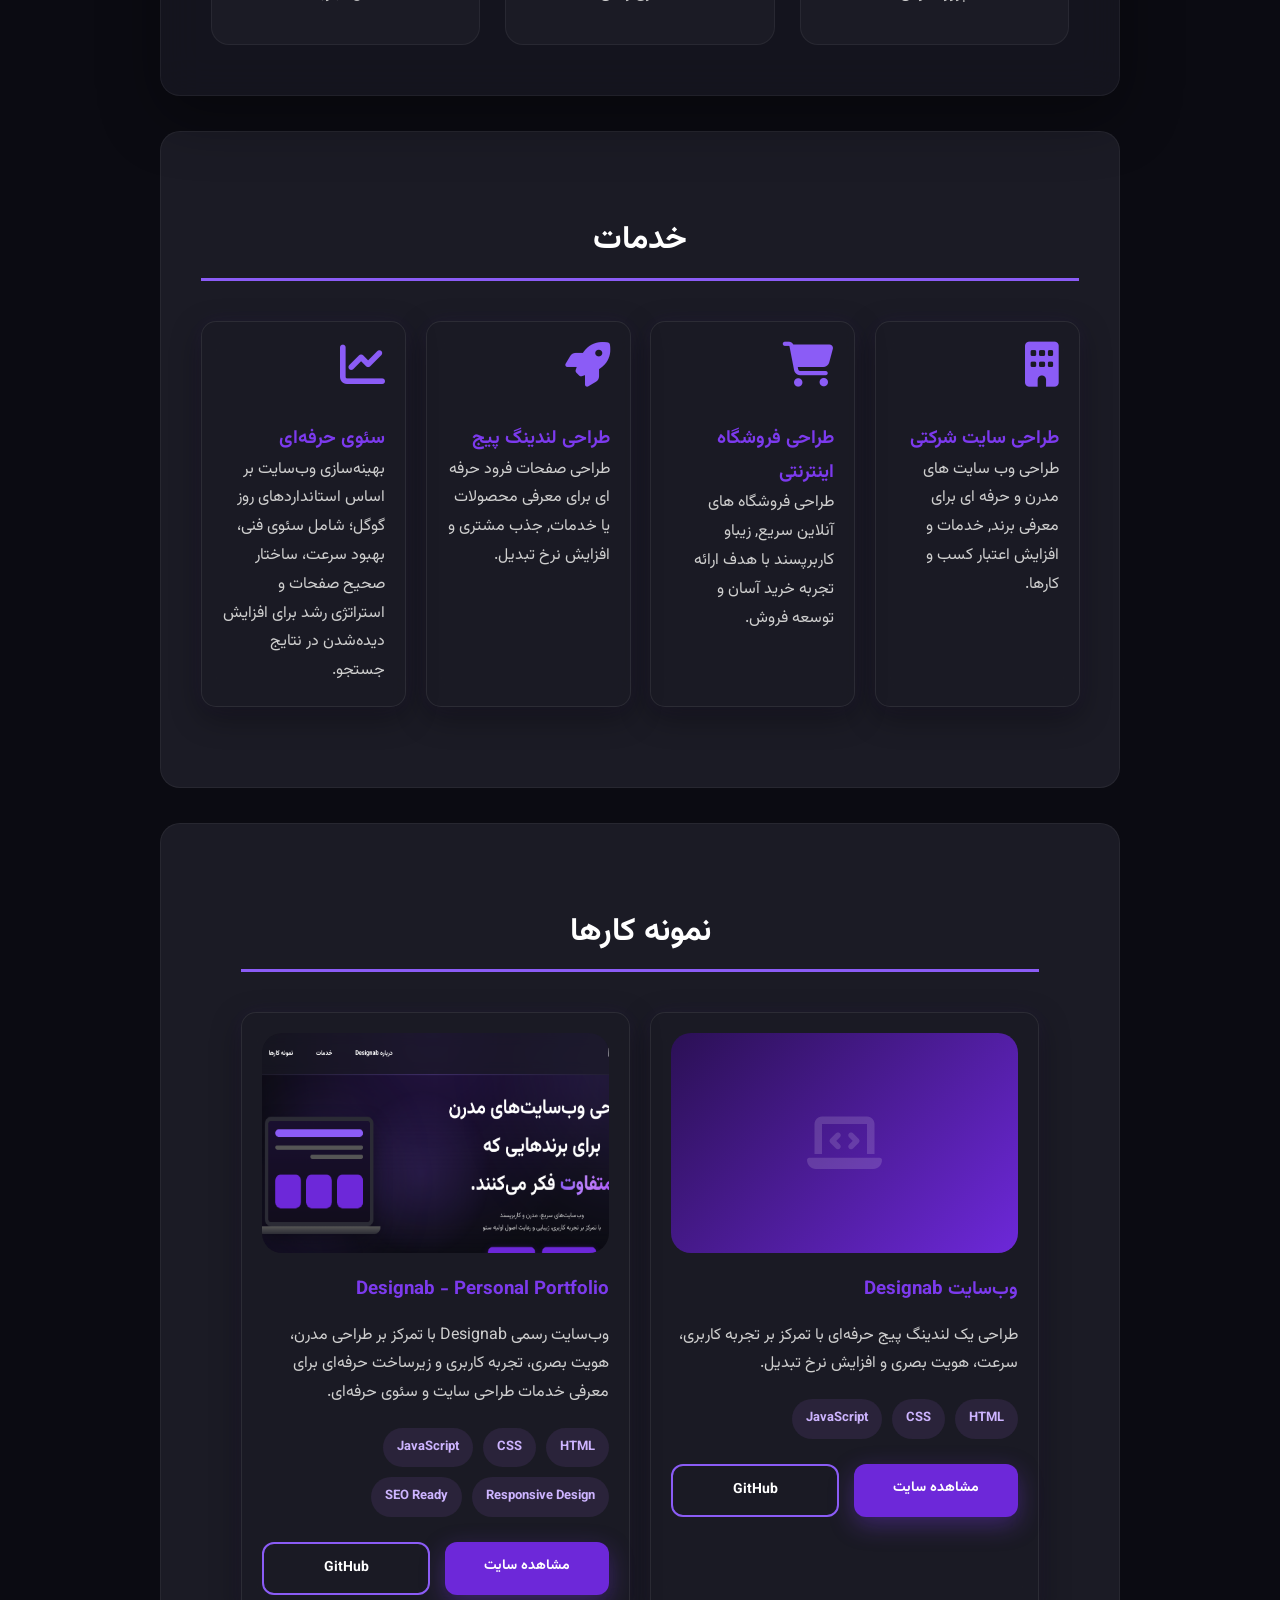
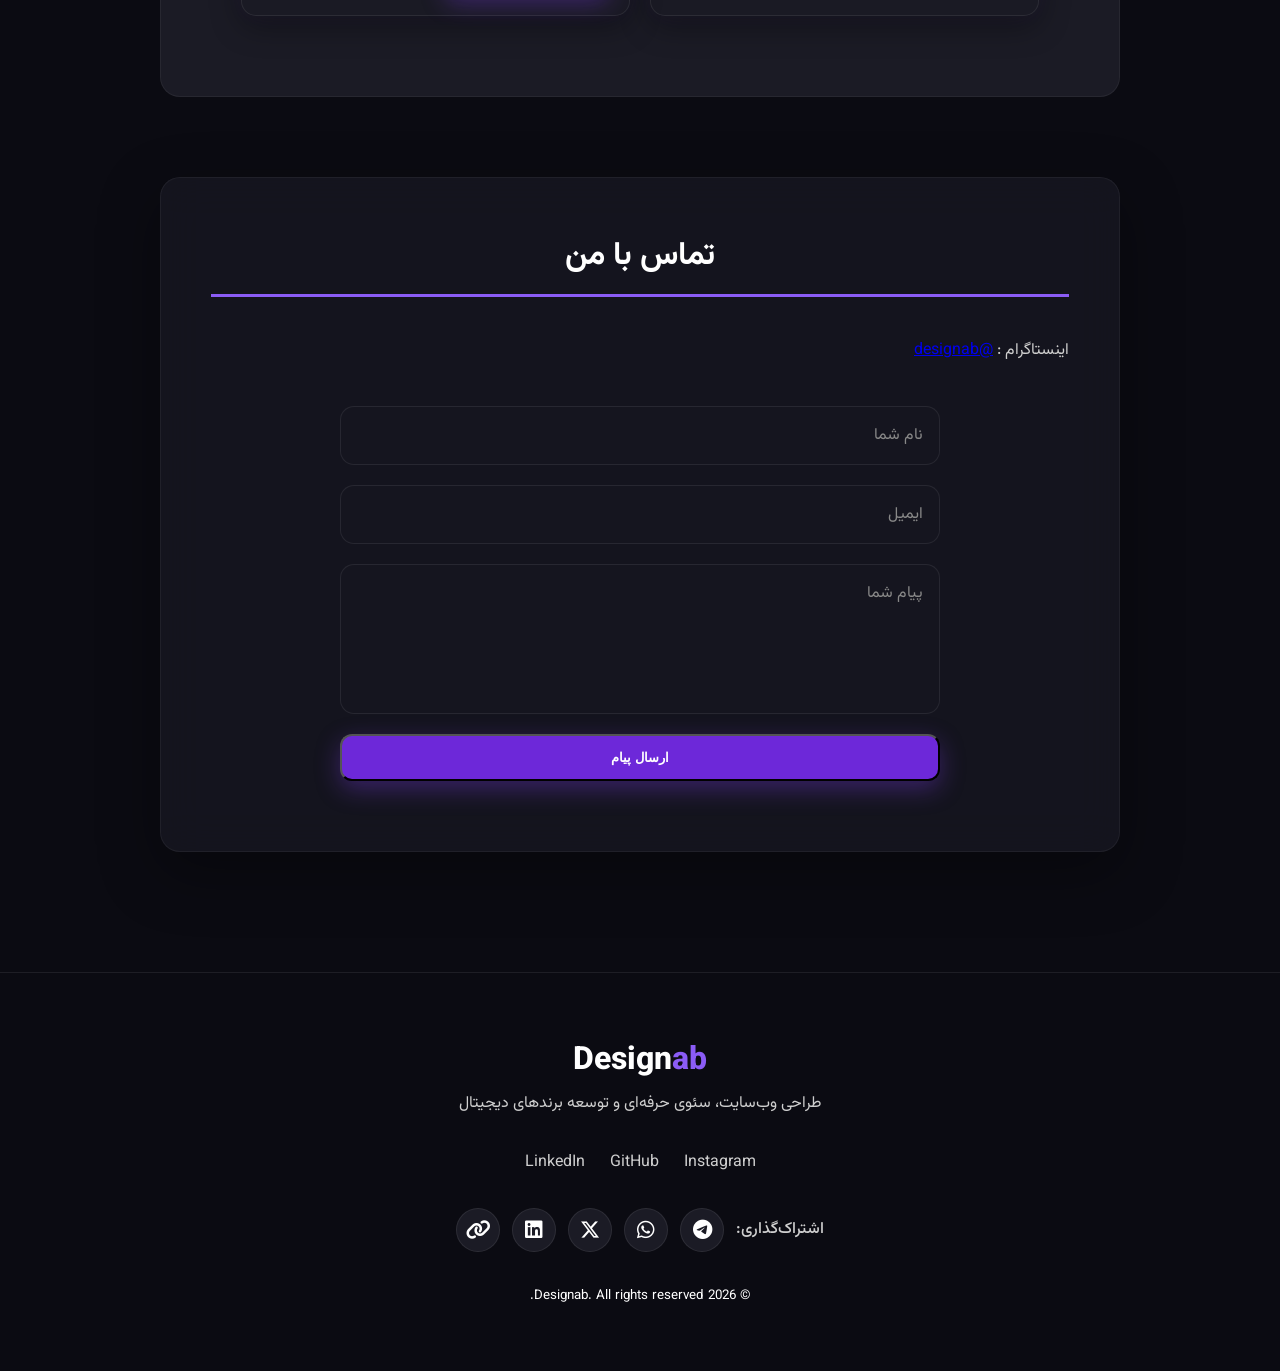
==== commit eea7c7f0: "Update Designab branding" ====
--- a/index.html
+++ b/index.html
@@ -2,6 +2,15 @@
 <html lang="fa" dir="rtl">
 
 <head>
+
+    <!-- Google Tag Manager -->
+<script>(function(w,d,s,l,i){w[l]=w[l]||[];w[l].push({'gtm.start':
+    new Date().getTime(),event:'gtm.js'});var f=d.getElementsByTagName(s)[0],
+    j=d.createElement(s),dl=l!='dataLayer'?'&l='+l:'';j.async=true;j.src=
+    'https://www.googletagmanager.com/gtm.js?id='+i+dl;f.parentNode.insertBefore(j,f);
+    })(window,document,'script','dataLayer','G-041D77CEW0');</script>
+    <!-- End Google Tag Manager -->
+    
     <meta charset="UTF-8">
     <meta name="viewport" content="width=device-width, initial-scale=1.0">
 
@@ -14,27 +23,27 @@
 
     <meta property="og:title" content="Designab">
 
-<meta property="og:description"
-content="طراحی وب‌سایت‌های مدرن و حرفه‌ای">
-
-<meta name="keywords"
-content="طراحی سایت, طراحی وب, طراحی سایت اختصاصی, برنامه نویسی, HTML, CSS, JavaScript, Designab">
-
-<meta name="theme-color" content="#8b5cf6">
-
-<meta property="og:image"
-content="https://designab.ir/images/designab.png">
-
-<meta property="og:url"
-content="https://designab.ir">
-
-<meta property="og:locale"
-content="fa_IR">
-
-<link rel="canonical"
-href="https://designab.ir">
-
-<meta property="og:type" content="website">
+    <meta property="og:description"
+    content="طراحی وب‌سایت‌های مدرن و حرفه‌ای">
+
+    <meta name="keywords"
+    content="طراحی سایت, طراحی وب, طراحی سایت اختصاصی, برنامه نویسی, HTML, CSS, JavaScript, Designab">
+
+    <meta name="theme-color" content="#8b5cf6">
+
+    <meta property="og:image"
+    content="https://designab.ir/images/designab.png">
+
+    <meta property="og:url"
+    content="https://designab.ir">
+
+    <meta property="og:locale"
+    content="fa_IR">
+
+    <link rel="canonical"
+    href="https://designab.ir">
+
+    <meta property="og:type" content="website">
 
     <link rel="stylesheet" href="style.css">
     <link rel="stylesheet" href="https://cdnjs.cloudflare.com/ajax/libs/font-awesome/6.7.2/css/all.min.css">
@@ -42,19 +51,19 @@
     <link href="https://fonts.googleapis.com/css2?family=Vazirmatn:wght@300;400;500;700;800&display=swap" rel="stylesheet">
     <link rel="icon" type="image/png" href="images/favicon.png">
 
-
 </head>
 
 <body>
 
+    <!-- Google Tag Manager (noscript) -->
+<noscript><iframe src="https://www.googletagmanager.com/ns.html?id=G-041D77CEW0"
+    height="0" width="0" style="display:none;visibility:hidden"></iframe></noscript>
+    <!-- End Google Tag Manager (noscript) -->
+
     <div id="loader">
-
         <div class="loader-logo">
-    
             <span>Designab</span>
-    
-        </div>
-    
+        </div>
     </div>
 
     <div id="spotlight"></div>
@@ -65,22 +74,27 @@
         </div>
 
         <div class="nav-links">
-        <a href="#about">درباره Designab</a>
-        <a href="#services">خدمات</a>
-        <a href="#portfolio">نمونه کارها</a>
-        <a href="#contact">تماس با من</a>
+            <a href="#about">درباره Designab</a>
+            <a href="#services">خدمات</a>
+            <a href="#portfolio">نمونه کارها</a>
+            <a href="#contact">تماس با من</a>
         </div>
 
         <button class="menu-toggle" id="menutoggle">
             <i class="fa-solid fa-bars"></i>
         </button>
     </nav>
-    
 
     <header>
 
+<link rel="preconnect" href="https://fonts.googleapis.com">
+<link rel="preconnect" href="https://fonts.gstatic.com" crossorigin>
+<link rel="preconnect" href="https://cdnjs.cloudflare.com">
+<link rel="dns-prefetch" href="https://fonts.googleapis.com">
+<link rel="dns-prefetch" href="https://cdnjs.cloudflare.com">
+
         <div class="hero-content">
-    
+
             <div class="hero-text">
 
                 <h1>
@@ -88,281 +102,308 @@
                     <br>
                     اعتماد می‌سازند و
                     <span class="gradient-text">کسب‌وکارها را رشد می‌دهند.</span>
-                    </h1>
-
-                    <p class="hero-slogan">
-                        هر برند، شایسته یک طراحی ناب است.
-                        </p>
-                
-                        <p>
-                            در Designab، وب‌سایت‌های مدرن، سریع و اختصاصی طراحی می‌کنیم؛
-                            با تمرکز بر تجربه کاربری، سئوی حرفه‌ای و هویت بصری،
-                            تا برند شما در دنیای دیجیتال بدرخشد.
-                            </p>فه‌ای دیده شوند.
-                    </p>
-    
+                </h1>
+
+                <p class="hero-slogan">
+                    هر برند، شایسته یک طراحی ناب است.
+                </p>
+
+                <p>
+                    در Designab، وب‌سایت‌های مدرن، سریع و اختصاصی طراحی می‌کنیم؛
+                    با تمرکز بر تجربه کاربری، سئوی حرفه‌ای و هویت بصری،
+                    تا برند شما در دنیای دیجیتال بدرخشد.
+                </p>
+
                 <div class="hero-buttons">
                     <a class="btn" href="#contact">مشاوره رایگان</a>
                     <a class="btn" href="#portfolio">نمونه کارها</a>
                 </div>
-    
-            </div>
-    
+
+            </div>
+
             <div class="hero-image">
-    
+
                 <div class="laptop">
-    
+
                     <div class="screen">
-    
+
                         <div class="fake-site">
-    
+
                             <div class="fake-header"></div>
-    
+
                             <div class="fake-line"></div>
-    
+
                             <div class="fake-line short"></div>
-    
+
                             <div class="fake-boxes">
-    
+
                                 <div></div>
                                 <div></div>
                                 <div></div>
-    
+
                             </div>
-    
+
                         </div>
-    
+
                     </div>
-    
+
                     <div class="base"></div>
-    
-                </div>
-    
-            </div>
-    
-        </div>
-    
+
+                </div>
+
+            </div>
+
+        </div>
+
     </header>
-    
+
     <main>
-        
+
         <section id="about">
 
             <h2>درباره Designab</h2>
-            
+
             <div class="about-container">
-            
-            <div class="about-text">
-            
-            <h3>طراحی ناب برای برندهای حرفه‌ای</h3>
-            
-            <p>
-                Designab با هدف خلق وب‌سایت‌هایی شکل گرفته که تنها زیبا نباشند، بلکه به رشد واقعی کسب‌وکارها کمک کنند.
+
+                <div class="about-text">
+
+                    <h3>طراحی ناب برای برندهای حرفه‌ای</h3>
+
+                    <p>
+                        Designab با هدف خلق وب‌سایت‌هایی شکل گرفته که تنها زیبا نباشند، بلکه به رشد واقعی کسب‌وکارها کمک کنند.
+                    </p>
+
+                    <p>
+                        ما طراحی را ترکیبی از زیبایی، عملکرد و استراتژی می‌دانیم. هر پروژه با دقت، خلاقیت و توجه به جزئیات اجرا می‌شود تا نتیجه نهایی، وب‌سایتی سریع، مدرن، کاربرپسند و آماده رقابت در فضای دیجیتال باشد.
+                    </p>
+
+                    <p>
+                        ماموریت ما ساخت تجربه‌هایی ماندگار است؛ وب‌سایت‌هایی که اعتماد ایجاد کنند، برندها را حرفه‌ای‌تر نشان دهند و مسیر رشد آنلاین را هموار کنند.
+                    </p>
+                </div>
+
+                <div class="about-list">
+
+                    <div><i class="fa-solid fa-check"></i> طراحی اختصاصی</div>
+
+                    <div><i class="fa-solid fa-check"></i> طراحی مدرن</div>
+
+                    <div><i class="fa-solid fa-check"></i> سرعت بالا</div>
+
+                    <div><i class="fa-solid fa-check"></i> ریسپانسیو</div>
+
+                    <div><i class="fa-solid fa-check"></i> آماده سئو</div>
+
+                    <div><i class="fa-solid fa-check"></i> کدنویسی استاندارد</div>
+
+                </div>
+
+            </div>
+
+            <div class="stats">
+                <div class="stat">
+                    <h3 class="counter" data-target="50">0</h3>
+                    <p>پروژه موفق</p>
+                </div>
+                <div class="stat">
+                    <h3 class="counter" data-target="30">0</h3>
+                    <p>مشتری راضی</p>
+                </div>
+                <div class="stat">
+                    <h3 class="counter" data-target="5">0</h3>
+                    <p>سال تجربه</p>
+                </div>
+            </div>
+
+        </section>
+
+        <section id="services">
+            <h2>خدمات</h2>
+            <div class="service-container">
+
+                <div class="service-card">
+                    <i class="fa-solid fa-building icon"></i>
+                    <h3>طراحی سایت شرکتی</h3>
+                    <p>طراحی وب سایت های مدرن و حرفه ای برای معرفی برند, خدمات و افزایش اعتبار کسب و کارها.</p>
+                </div>
+
+                <div class="service-card">
+                    <i class="fa-solid fa-cart-shopping icon"></i>
+                    <h3>طراحی فروشگاه اینترنتی</h3>
+                    <p>طراحی فروشگاه های آنلاین سریع, زیباو کاربرپسند با هدف ارائه تجربه خرید آسان و توسعه فروش.</p>
+                </div>
+
+                <div class="service-card">
+                    <i class="fa-solid fa-rocket icon"></i>
+                    <h3>طراحی لندینگ پیج</h3>
+                    <p>طراحی صفحات فرود حرفه ای برای معرفی محصولات یا خدمات, جذب مشتری و افزایش نرخ تبدیل.</p>
+                </div>
+
+                <div class="service-card">
+                    <i class="fa-solid fa-chart-line icon"></i>
+                    <h3>سئوی حرفه‌ای</h3>
+                    <p>
+                        بهینه‌سازی وب‌سایت بر اساس استانداردهای روز گوگل؛ شامل سئوی فنی، بهبود سرعت، ساختار صحیح صفحات و استراتژی رشد برای افزایش دیده‌شدن در نتایج جستجو.
+                    </p>
+                </div>
+
+            </div>
+
+        </section>
+
+        <section id="portfolio">
+            <h2>نمونه کارها</h2>
+
+            <div class="portfolio-container">
+
+                <!-- Project 1 -->
+                <div class="portfolio-card">
+
+                    <div class="portfolio-image">
+                        <i class="fa-solid fa-laptop-code"></i>
+                    </div>
+
+                    <h3>وب‌سایت Designab</h3>
+
+                    <p>
+                        طراحی یک لندینگ پیج حرفه‌ای با تمرکز بر تجربه کاربری،
+                        سرعت، هویت بصری و افزایش نرخ تبدیل.
+                    </p>
+
+                    <div class="portfolio-tech">
+                        <span>HTML</span>
+                        <span>CSS</span>
+                        <span>JavaScript</span>
+                    </div>
+
+                    <div class="portfolio-buttons">
+                        <a href="https://designab.ir" class="btn">
+                            مشاهده سایت
+                        </a>
+
+                        <a href="https://github.com/monavaliolahi/designab"
+                        class="btn btn-outline">
+                        GitHub
+                    </a>
+                </div>
+
+            </div>
+
+            <!-- Project 2 -->
+            <div class="portfolio-card">
+
+                <div class="portfolio-image">
+                    <img src="images/designab.png" alt="وب‌سایت Designab" 
+                    onerror="this.style.display='none';this.parentElement.innerHTML='<i class=\'fa-solid fa-laptop-code\'></i>'">
+                </div>
+
+                <h3>Designab - Personal Portfolio</h3>
+
+                <p>
+                    وب‌سایت رسمی Designab با تمرکز بر طراحی مدرن،
+                    هویت بصری، تجربه کاربری و زیرساخت حرفه‌ای
+                    برای معرفی خدمات طراحی سایت و سئوی حرفه‌ای.
                 </p>
-                
-                <p>
-                ما طراحی را ترکیبی از زیبایی، عملکرد و استراتژی می‌دانیم. هر پروژه با دقت، خلاقیت و توجه به جزئیات اجرا می‌شود تا نتیجه نهایی، وب‌سایتی سریع، مدرن، کاربرپسند و آماده رقابت در فضای دیجیتال باشد.
-                </p>
-                
-                <p>
-                ماموریت ما ساخت تجربه‌هایی ماندگار است؛ وب‌سایت‌هایی که اعتماد ایجاد کنند، برندها را حرفه‌ای‌تر نشان دهند و مسیر رشد آنلاین را هموار کنند.
-                </p>
-            </div>
-            
-            <div class="about-list">
-            
-            <div><i class="fa-solid fa-check"></i> طراحی اختصاصی</div>
-            
-            <div><i class="fa-solid fa-check"></i> طراحی مدرن</div>
-            
-            <div><i class="fa-solid fa-check"></i> سرعت بالا</div>
-            
-            <div><i class="fa-solid fa-check"></i> ریسپانسیو</div>
-            
-            <div><i class="fa-solid fa-check"></i> آماده سئو</div>
-            
-            <div><i class="fa-solid fa-check"></i> کدنویسی استاندارد</div>
-            
-            </div>
-            
-            </div>
-            
-            <div class="stats">
-            
-            ...
-            
-            </div>
-            
-            </section>
-
-    <section id="services">
-        <h2>خدمات</h2>
-        <div class="service-container">
-
-        <div class="service-card">
-            <i class="fa-solid fa-building icon"></i>
-        <h3>طراحی سایت شرکتی</h3>
-        <p>طراحی وب سایت های مدرن و حرفه ای برای معرفی برند, خدمات و افزایش اعتبار کسب و کارها.</p>
-        </div>
-
-        <div class="service-card">
-            <i class="fa-solid fa-cart-shopping icon"></i>
-        <h3>طراحی فروشگاه اینترنتی</h3>
-        <p>طراحی فروشگاه های آنلاین سریع, زیباو کاربرپسند با هدف ارائه تجربه خرید آسان و توسعه فروش.</p>
-        </div>
-
-        <div class="service-card">
-            <i class="fa-solid fa-rocket icon"></i>
-        <h3>طراحی لندینگ پیج</h3>
-        <p>طراحی صفحات فرود حرفه ای برای معرفی محصولات یا خدمات, جذب مشتری و افزایش نرخ تبدیل.</p>
-        </div>
-
-        <div class="service-card">
-            <i class="fa-solid fa-chart-line icon"></i>
-        <h3>سئوی حرفه‌ای</h3>
-        <p>
-            بهینه‌سازی وب‌سایت بر اساس استانداردهای روز گوگل؛ شامل سئوی فنی، بهبود سرعت، ساختار صحیح صفحات و استراتژی رشد برای افزایش دیده‌شدن در نتایج جستجو.
-            </p>
-        </div>
-
-        </div>
-        
-    </section>
-
-    <section id="portfolio">
-        <h2>نمونه کارها</h2>
-
-        <div class="portfolio-container">
-            
-            <div class="portfolio-card">
-
-                <div class="portfolio-image">
-                    <i class="fa-solid fa-laptop-code"></i>
-                </div>
-            
-                <h3>وب‌سایت Designab</h3>
-            
-                <p>
-                    طراحی یک لندینگ پیج حرفه‌ای با تمرکز بر تجربه کاربری، سرعت، هویت بصری و افزایش نرخ تبدیل.
-                    </p>
-            
+
                 <div class="portfolio-tech">
-            
                     <span>HTML</span>
                     <span>CSS</span>
                     <span>JavaScript</span>
-            
-                </div>
-            
+                    <span>Responsive Design</span>
+                    <span>SEO Ready</span>
+                </div>
+
                 <div class="portfolio-buttons">
-            
-                    <a href="#" class="btn">مشاهده سایت</a>
-            
-                    <a href="#" class="btn btn-outline">
-                        GitHub
-                    </a>
-            
-                </div>
-            
-            </div>
-
-            <div class="portfolio-card">
-
-                <div class="portfolio-image">
-            
-                    <img src="images/designab.png" alt="designab Website">
-            
-                </div>
-
-                <h3>Designab - Personal Portfolio</h3>
-
-<p>
-طراحی و توسعه وب‌سایت شخصی برای معرفی خدمات طراحی سایت،
-با تمرکز بر رابط کاربری مدرن، تجربه کاربری و طراحی ریسپانسیو.
-</p>
-
-                <div class="portfolio-tech">
-                    <span>HTML</span>
-<span>CSS</span>
-<span>JavaScript</span>
-<span>Responsive Design</span>
-<span>SEO Ready</span>            
-                </div>
-            
-                <div class="portfolio-buttons">
-            
-                    <a href="https://monavaliolahi.github.io/designab/" class="btn">
+                    <a href="https://designab.ir" class="btn">
                         مشاهده سایت
                     </a>
-            
-                    <a href="https://github.com/monavaliolahi" class="btn btn-outline">
-                        GitHub
-                    </a>
-            
-                </div>
-            
-            </div>
-            
-            </div>
-
-        </div>
-    </section>
-
-    <section id="contact">
-        <h2>تماس با من</h2>
-        <p>Instagram : @designab</p>
-        <form id="contactForm" novalidate>
-            <input id="name" type="text" placeholder="نام شما">
-            <input id="email" type="email" placeholder="ایمیل">
-            <textarea id="message" placeholder="پیام شما"></textarea>
-            <button id="btn" type="submit" class="btn">ارسال پیام</button>
-            <p id="formMessage"></p>
-        </form>
-    </section>
-
-    </main>
-
-    <footer>
-
-        <div class="footer-content">
-    
-            <div class="footer-logo">
-    
-                Design<span>ab</span>
-    
-            </div>
-    
-            <p>
-    
-                طراحی وب‌سایت، سئوی حرفه‌ای و توسعه برندهای دیجیتال
-                
-            </p>
-    
-            <div class="footer-links">
-    
-                <a href="#">Instagram</a>
-    
-                <a href="https://github.com/monavaliolahi/designab">GitHub</a>
-    
-                <a href="#">LinkedIn</a>
-    
-            </div>
-    
-            <small>
-    
-                © 2026 Designab. All rights reserved.
-    
-            </small>
-    
-        </div>
-    
-    </footer>
-
-    <button id="backtotop">
-        <i class="fa-solid fa-arrow-up"></i>
+
+                    <a href="https://github.com/monavaliolahi/designab"
+                    class="btn btn-outline">
+                    GitHub
+                </a>
+            </div>
+
+        </div>
+
+    </div>
+</section>
+
+<section id="contact">
+    <h2>تماس با من</h2>
+    <p>اینستاگرام : <a href="https://instagram.com/designab" target="_blank">@designab</a></p>
+    <form id="contactForm" novalidate>
+        <input id="name" type="text" placeholder="نام شما">
+        <input id="email" type="email" placeholder="ایمیل">
+        <textarea id="message" placeholder="پیام شما"></textarea>
+        <button id="btn" type="submit" class="btn">ارسال پیام</button>
+        <p id="formMessage"></p>
+    </form>
+</section>
+
+</main>
+
+<footer>
+
+    <div class="footer-content">
+
+        <div class="footer-logo">
+
+            Design<span>ab</span>
+
+        </div>
+
+        <p>
+
+            طراحی وب‌سایت، سئوی حرفه‌ای و توسعه برندهای دیجیتال
+
+        </p>
+
+        <div class="footer-links">
+
+            <a href="https://instagram.com/designab" target="_blank">Instagram</a>
+
+            <a href="https://github.com/monavaliolahi/designab" target="_blank">GitHub</a>
+
+            <a href="https://linkedin.com/in/yourprofile" target="_blank">LinkedIn</a>
+
+        </div>
+
+        <!-- اضافه کنید در بخش footer یا بعد از هر مقاله -->
+<div class="social-share">
+    <span>اشتراک‌گذاری:</span>
+    <button class="share-btn" data-platform="telegram">
+        <i class="fa-brands fa-telegram"></i>
     </button>
-
-    <script src="script.js"></script>
+    <button class="share-btn" data-platform="whatsapp">
+        <i class="fa-brands fa-whatsapp"></i>
+    </button>
+    <button class="share-btn" data-platform="twitter">
+        <i class="fa-brands fa-x-twitter"></i>
+    </button>
+    <button class="share-btn" data-platform="linkedin">
+        <i class="fa-brands fa-linkedin"></i>
+    </button>
+    <button class="share-btn" data-platform="copy">
+        <i class="fa-solid fa-link"></i>
+    </button>
+</div>
+
+        <small>
+
+            © 2026 Designab. All rights reserved.
+
+        </small>
+
+    </div>
+
+</footer>
+
+<button id="backtotop">
+    <i class="fa-solid fa-arrow-up"></i>
+</button>
+
+<script src="script.js"></script>
 
 </body>
 </html>
--- a/style.css
+++ b/style.css
@@ -1,7 +1,7 @@
 /* ======================================
     Reset
 ========================================= */
-*{
+* {
     margin: 0;
     padding: 0;
     box-sizing: border-box;
@@ -10,47 +10,41 @@
 /* ======================================
     General
 ========================================= */
-:root{
-    --primary:#8b5cf6;
-    --primary-hover:#a855f7;
-    --background:#0b0b12;
-    --surface:#1b1b25;
-    --text:#ffffff;
-    --paragraph:#cfcfcf;
-    --radius:20px;
+:root {
+    --primary: #8b5cf6;
+    --primary-hover: #a855f7;
+    --background: #0b0b12;
+    --surface: #1b1b25;
+    --text: #ffffff;
+    --paragraph: #cfcfcf;
+    --radius: 20px;
     --transition: .3s ease;
-    --shadow:0 8px 20px rgba(0,0,0,.30);
-    --space-xs:10px;
-    --space-sm:20px;
-    --space-md:40px;
-    --space-lg:80px;
-}
-html{
+    --shadow: 0 8px 20px rgba(0, 0, 0, .30);
+    --space-xs: 10px;
+    --space-sm: 20px;
+    --space-md: 40px;
+    --space-lg: 80px;
+}
+
+html {
     scroll-behavior: smooth;
 }
-body{
+
+body {
     margin: 0;
     padding: 0;
     font-family: "vazirmatn", sans-serif;
     background: var(--background);
     color: var(--text);
     line-height: 1.8;
-}
-
-/* .badge{
-    display: inline-block;
-    margin-bottom: 18px;
-    padding: 6px 14px;
-    border-radius: 30px;
-    background: rgba(139, 92, 246, .15);
-    color: var(--primary);
-    font-size: 14px;
-    font-weight: bold;
-} */
+    width: 100%;
+    overflow-x: hidden;
+}
+
 /* ======================================
     Navigation
 ========================================= */
-nav{
+nav {
     padding: 20px 50px;
     position: fixed;
     width: 100%;
@@ -61,46 +55,36 @@
     justify-content: space-between;
     gap: 40px;
     align-items: center;
-    background:rgba(27,27,37,.65);
-    border:1px solid rgba(255,255,255,.08);
-    border-radius:20px;
-}
-
-nav::after{
-
-    content:"";
-
-    position:absolute;
-
-    bottom:0;
-    left:10%;
-    right:10%;
-
-    height:1px;
-
-    background:linear-gradient(
+    background: rgba(27, 27, 37, .65);
+    border: 1px solid rgba(255, 255, 255, .08);
+    border-radius: 20px;
+}
+
+nav::after {
+    content: "";
+    position: absolute;
+    bottom: 0;
+    left: 10%;
+    right: 10%;
+    height: 1px;
+    background: linear-gradient(
         90deg,
         transparent,
         #8b5cf6,
         transparent
     );
-
-}
-
-.nav-links{
-
-    display:flex;
-    gap:35px;
-
-}
-
-.nav-links a:hover{
-
-    color:var(--primary);
-
-}
-
-nav a{
+}
+
+.nav-links {
+    display: flex;
+    gap: 35px;
+}
+
+.nav-links a:hover {
+    color: var(--primary);
+}
+
+nav a {
     text-decoration: none;
     color: white;
     margin: 15px;
@@ -112,7 +96,7 @@
     text-decoration: none;
 }
 
-nav a::after{
+nav a::after {
     content: "";
     position: absolute;
     left: 0;
@@ -123,42 +107,38 @@
     transition: .3s;
 }
 
-nav a:hover::after{
+nav a:hover::after {
     width: 100%;
 }
 
-nav a:hover{
+nav a:hover {
     color: gold;
     transform: scale(1.1);
 }
 
-nav a.active{
+nav a.active {
     color: var(--primary);
 }
 
-nav a:active::after{
+nav a:active::after {
     width: 100%;
 }
 
-.logo{
-
-    font-size:30px;
-    font-weight:800;
-    color:white;
-    cursor:pointer;
-
-}
-
-.logo span{
-
-    color:var(--primary);
-
+.logo {
+    font-size: 30px;
+    font-weight: 800;
+    color: white;
+    cursor: pointer;
+}
+
+.logo span {
+    color: var(--primary);
 }
 
 /* ======================================
     Hero
 ========================================= */
-header{
+header {
     background-color: #18082e;
     color: white;
     text-align: center;
@@ -169,15 +149,14 @@
     flex-direction: column;
     justify-content: center;
     align-items: center;
-    background: 
-    radial-gradient(circle at top,#6d28d940 0%, transparent 55%),
-    linear-gradient(180deg,#0b0b12 0%,#0d0d15 60%,#0b0b12 100%);
+    background:
+        radial-gradient(circle at top, #6d28d940 0%, transparent 55%),
+        linear-gradient(180deg, #0b0b12 0%, #0d0d15 60%, #0b0b12 100%);
     position: relative;
     overflow: hidden;
-    /* margin-bottom: 0; */
-}
-
-header::before{
+}
+
+header::before {
     content: "";
     position: absolute;
     width: 500px;
@@ -189,7 +168,7 @@
     right: -120px;
 }
 
-header::after{
+header::after {
     content: "";
     position: absolute;
     width: 400px;
@@ -200,21 +179,21 @@
     bottom: -180px;
     left: -120px;
 }
-header p{
+
+header p {
     opacity: 0;
     animation: fadeUp 0.8s ease forwards;
     animation-delay: .2s;
     line-height: 2;
 }
 
-header>*{
+header>* {
     position: relative;
     z-index: 2;
 }
 
-.hero-buttons{
-    display: flex;
-    /* flex-wrap: wrap; */
+.hero-buttons {
+    display: flex;
     gap: 20px;
     justify-content: center;
     margin-top: 30px;
@@ -223,145 +202,116 @@
     animation-delay: .4s;
 }
 
-.hero-content{
+.hero-content {
     padding: 20px 0;
-    display:flex;
-    justify-content:space-between;
-    align-items:center;
-    gap:40px;
-    width:100%;
-    max-width:1200px;
-    /* flex-direction: column-reverse; */
-}
-
-.hero-image{
-
-    flex:1;
-    display:flex;
-    justify-content:center;
-}
-
-.hero-text{
-    flex:1;
-}
-
-.laptop{
+    display: flex;
+    justify-content: space-between;
+    align-items: center;
+    gap: 40px;
+    width: 100%;
+    max-width: 1200px;
+}
+
+.hero-image {
+    flex: 1;
+    display: flex;
+    justify-content: center;
+}
+
+.hero-text {
+    flex: 1;
+}
+
+.laptop {
     width: 320px;
     max-width: 100%;
     animation: floating 4s ease-in-out infinite;
     position: relative;
 }
 
-.laptop::before{
+.laptop::before {
     content: "";
     position: absolute;
-
     width: 260px;
     height: 260px;
-
-    background: rgba(139,92,246,.25);
-
+    background: rgba(139, 92, 246, .25);
     border-radius: 50%;
-
     filter: blur(90px);
-
     top: 20px;
     left: 50%;
-
     transform: translateX(-50%);
-
     z-index: -1;
 }
 
-.screen{
+.screen {
     background: #111;
     border: 10px solid #2b2b35;
     border-radius: 18px;
     height: 260px;
     overflow: hidden;
-    box-shadow: 0 25px 50px rgba(0,0,0,.45);
+    box-shadow: 0 25px 50px rgba(0, 0, 0, .45);
     margin-right: 20px;
     margin-left: -10px;
 }
 
-.base{
+.base {
     width: 470px;
     max-width: 110%;
     height: 18px;
     margin: 0 auto;
-    background: linear-gradient(180deg,#555,#2c2c35);
+    background: linear-gradient(180deg, #555, #2c2c35);
     border-radius: 0 0 25px 25px;
 }
 
-.fake-site{
-
-    width:100%;
-    height:100%;
-    padding:20px;
-
-    background:
-    linear-gradient(180deg,#1a1030,#120d1d);
+.fake-site {
+    width: 100%;
+    height: 100%;
+    padding: 20px;
+    background: linear-gradient(180deg, #1a1030, #120d1d);
     display: flex;
     flex-direction: column;
-
-}
-
-.fake-header{
-
-    width:100%;
-    height:18px;
-
-    border-radius:10px;
-
-    background:#8b5cf6;
-
-    margin-bottom:20px;
-
-}
-
-.fake-line{
-
-    width:100%;
-    height:10px;
-
-    border-radius:10px;
-
-    background:#555;
-
-    margin-bottom:12px;
-
-}
-
-.fake-line.short{
-
-    width:60%;
-
-}
-
-.fake-boxes{
-
-    display:flex;
-    gap:15px;
-    margin-top:25px;
-
-}
-
-.fake-boxes div{
-
-    flex:1;
-    height:80px;
-    border-radius:15px;
-    background:#6d28d9;
+}
+
+.fake-header {
+    width: 100%;
+    height: 18px;
+    border-radius: 10px;
+    background: #8b5cf6;
+    margin-bottom: 20px;
+}
+
+.fake-line {
+    width: 100%;
+    height: 10px;
+    border-radius: 10px;
+    background: #555;
+    margin-bottom: 12px;
+}
+
+.fake-line.short {
+    width: 60%;
+}
+
+.fake-boxes {
+    display: flex;
+    gap: 15px;
+    margin-top: 25px;
+}
+
+.fake-boxes div {
+    flex: 1;
+    height: 80px;
+    border-radius: 15px;
+    background: #6d28d9;
     transition: .4s;
-
-}
-
-.fake-boxes div:hover{
+}
+
+.fake-boxes div:hover {
     transform: translateY(-6px);
     background: #8b5cf6;
 }
 
-.btn{
+.btn {
     display: inline-block;
     padding: 14px 32px;
     background-color: #6d28d9;
@@ -374,21 +324,20 @@
     cursor: pointer;
 }
 
-.btn:hover{
+.btn:hover {
     background-color: #8b5cf6;
     transform: translateY(-4px);
     letter-spacing: 1px;
 }
 
-
-.btn-outline{
+.btn-outline {
     background: transparent;
     border: 2px solid var(--primary);
     color: var(--text);
     box-shadow: none;
 }
 
-.btn-outline:hover{
+.btn-outline:hover {
     background: var(--primary);
 }
 
@@ -396,12 +345,12 @@
     Services
 ========================================= */
 
- #services{
+#services {
     padding: var(--space-lg) 40px;
- }
+}
 
 #about,
-#contact{
+#contact {
     margin-top: -60px;
     position: relative;
     z-index: 5;
@@ -412,40 +361,38 @@
     padding: 50px;
     box-shadow: 0 20px 60px rgba(0, 0, 0, .35);
 }
-#contact{
+
+#contact {
     margin-top: 80px;
 }
-section{
+
+section {
     background-color: var(--surface);
     width: 75%;
     margin: 35px auto;
     scroll-margin-top: 80px;
-    border: 1px solid rgba(255,255,255,.05);
+    border: 1px solid rgba(255, 255, 255, .05);
     border-radius: var(--radius);
     max-width: 1000px;
-
-}
-
-section h2{
+}
+
+section h2 {
     text-align: center;
     margin-bottom: 40px;
     font-size: 32px;
-
-}
-
-h1{
+}
+
+h1 {
     font-size: 45px;
     margin-bottom: 13px;
     animation: fadeUp 0.8s ease forwards;
 }
 
-p{
-    /* font-size: 22px; */
+p {
     color: var(--paragraph);
-    /* margin-bottom: 35px; */
-}
-
-h2{
+}
+
+h2 {
     color: var(--text);
     border-bottom: 3px solid var(--primary);
     padding-bottom: 8px;
@@ -453,118 +400,113 @@
     font-size: 32px;
 }
 
-h3{
+h3 {
     color: #7c3aed;
 }
 
-.gradient-text{
-    background: linear-gradient(90deg,#8b5cf6,#c084fc,#a855f7);
+.gradient-text {
+    background: linear-gradient(90deg, #8b5cf6, #c084fc, #a855f7);
     -webkit-background-clip: text;
     -webkit-text-fill-color: transparent;
     background-clip: text;
-
     font-weight: 800;
 }
 
-.service-container{
+.service-container {
     display: flex;
     gap: var(--space-sm);
-    justify-content:center;
-}
-
-.service-card{
+    justify-content: center;
+}
+
+.service-card {
     background: var(--surface);
     border: 1px solid rgba(139, 92, 246, 15);
-    /* color: white; */
     padding: 20px;
     border-radius: 15px;
     box-shadow:
-    0 10px 30px rgba(0,0,0,.35),
-    0 0 20px rgba(139,92,246,.08);    flex: 1;
+        0 10px 30px rgba(0, 0, 0, .35),
+        0 0 20px rgba(139, 92, 246, .08);
+    flex: 1;
     transition: 0.3s;
     cursor: pointer;
     position: relative;
     overflow: hidden;
-    background: rgba(27,27,37,.75);
+    background: rgba(27, 27, 37, .75);
     backdrop-filter: blur(15px);
-    border:1px solid rgba(255,255,255,.08);
-}
-
-.service-card::before{
+    border: 1px solid rgba(255, 255, 255, .08);
+}
+
+.service-card::before {
     content: "";
     position: absolute;
     top: 0;
     left: -100%;
     width: 100%;
     height: 100%;
-    background: linear-gradient(90deg,transparent,rgba(255,255,255,.08),transparent);
+    background: linear-gradient(90deg, transparent, rgba(255, 255, 255, .08), transparent);
     transition: .6s;
 }
 
-.service-card:hover::before{
+.service-card:hover::before {
     left: 100%;
 }
 
-.service-card::after{
+.service-card::after {
     content: "";
     position: absolute;
     width: 220px;
     height: 220px;
     background: radial-gradient(circle,
-        rgba(139,92,246,.25) 0%,
-        transparent 70%);
+            rgba(139, 92, 246, .25) 0%,
+            transparent 70%);
     border-radius: 50%;
-
     left: var(--x, -300px);
     top: var(--y, -300px);
-
     transform: translate(-50%, -50%);
     pointer-events: none;
-
     transition: left .08s linear,
-                top .08s linear;
-}
-
-.service-card:hover{
+        top .08s linear;
+}
+
+.service-card:hover {
     transform: translateY(-12px);
     border-color: var(--primary);
     box-shadow:
-        0 20px 40px rgba(0,0,0,.45),
-        0 0 25px rgba(139,92,246,.25);
-        transform:translateY(-12px) scale(1.02);
-        border-color:#8b5cf6;
-}
-
-.service-card h3{
+        0 20px 40px rgba(0, 0, 0, .45),
+        0 0 25px rgba(139, 92, 246, .25);
+    transform: translateY(-12px) scale(1.02);
+    border-color: #8b5cf6;
+}
+
+.service-card h3 {
     margin-top: 15px;
 }
 
-.service-card p{
+.service-card p {
     line-height: 1.8;
     color: var(--paragraph);
 }
 
-
- .icon{
+.icon {
     font-size: 45px;
-    margin-bottom: 20px; 
+    margin-bottom: 20px;
     color: var(--primary);
- }
-
- form{
+}
+
+form {
     display: flex;
     flex-direction: column;
     gap: var(--space-sm);
     max-width: 600px;
     margin: 40px auto 0;
- }
-
- form.btn{
+}
+
+form.btn {
     align-self: flex-start;
- }
-
- input,
- textarea{
+}
+
+input,
+textarea {
     padding: 16px;
     border: 1px solid rgba(255, 255, 255, .08);
     border-radius: 14px;
@@ -572,102 +514,72 @@
     color: white;
     font-family: "vazirmatn", sans-serif;
     font-size: 16px;
-    transition: .3s
- }
-
- input:focus,
- textarea:focus{
+    transition: .3s;
+}
+
+input:focus,
+textarea:focus {
     outline: none;
     border-color: var(--primary);
     box-shadow: 0 0 20px rgba(139, 92, 246, .25);
- }
-
- ::placeholder{
+}
+
+::placeholder {
     color: #888;
- }
-
- textarea{
+}
+
+textarea {
     min-height: 150px;
     resize: none;
- }
-
-
- .about-container{
-
-    display:flex;
-    
-    justify-content:space-between;
-    
-    align-items:center;
-    
-    gap:80px;
-    
-    margin:60px 0;
-    
-    }
-    
-    .about-text{
-    
-    flex:1;
-    
-    }
-    
-    .about-text h3{
-    
-    font-size:34px;
-    
-    margin-bottom:20px;
-    
-    }
-    
-    .about-text p{
-    
-    line-height:2.2;
-    
-    color:var(--paragraph);
-    
-    }
-    
-    .about-list{
-    
-    flex:1;
-    
-    display:grid;
-    
-    grid-template-columns:repeat(2,1fr);
-    
-    gap:22px;
-    
-    }
-    
-    .about-list div{
-    
-    display:flex;
-    
-    align-items:center;
-    
-    gap:12px;
-    
-    font-size:18px;
-    
-    font-weight:600;
-    
-    }
-    
-    .about-list i{
-    
-    color:var(--primary);
-    
-    font-size:18px;
-    
-    }
-
+}
+
+.about-container {
+    display: flex;
+    justify-content: space-between;
+    align-items: center;
+    gap: 80px;
+    margin: 60px 0;
+}
+
+.about-text {
+    flex: 1;
+}
+
+.about-text h3 {
+    font-size: 34px;
+    margin-bottom: 20px;
+}
+
+.about-text p {
+    line-height: 2.2;
+    color: var(--paragraph);
+}
+
+.about-list {
+    flex: 1;
+    display: grid;
+    grid-template-columns: repeat(2, 1fr);
+    gap: 22px;
+}
+
+.about-list div {
+    display: flex;
+    align-items: center;
+    gap: 12px;
+    font-size: 18px;
+    font-weight: 600;
+}
+
+.about-list i {
+    color: var(--primary);
+    font-size: 18px;
+}
 
 /* ======================================
     Portfolio
 ========================================= */
 
-#portfolio{
+#portfolio {
     min-height: calc(100vh - 90px);
     display: flex;
     flex-direction: column;
@@ -675,14 +587,12 @@
     padding: var(--space-lg);
 }
 
-
-
- .portfolio-container{
+.portfolio-container {
     display: flex;
     gap: var(--space-sm);
- }
-
- .portfolio-card{
+}
+
+.portfolio-card {
     flex: 1;
     background: var(--surface);
     border: 1px solid rgba(139, 92, 246, 15);
@@ -690,39 +600,36 @@
     padding: 20px;
     border-radius: 15px;
     box-shadow:
-    0 10px 30px rgba(0,0,0,.35),
-    0 0 20px rgba(139,92,246,.08);    transition: 0.3s;
+        0 10px 30px rgba(0, 0, 0, .35),
+        0 0 20px rgba(139, 92, 246, .08);
+    transition: 0.3s;
     animation: cardFade .8s ease;
-    background: rgba(27,27,37,.75);
+    background: rgba(27, 27, 37, .75);
     backdrop-filter: blur(15px);
-    border:1px solid rgba(255,255,255,.08);
-    /* position: relative;
-    overflow: hidden; */
- }
-
- .portfolio-card:hover{
+    border: 1px solid rgba(255, 255, 255, .08);
+}
+
+.portfolio-card:hover {
     transform: translateY(-12px);
     border-color: var(--primary);
     box-shadow:
-        0 20px 40px rgba(0,0,0,.45),
-        0 0 25px rgba(139,92,246,.25);
-        border-color: var(--primary);
-        transform:translateY(-12px) scale(1.02);
-        border-color:#8b5cf6;
-
-}
-
- .portfolio-card:hover .portfolio-image{
+        0 20px 40px rgba(0, 0, 0, .45),
+        0 0 25px rgba(139, 92, 246, .25);
+    border-color: var(--primary);
+    transform: translateY(-12px) scale(1.02);
+    border-color: #8b5cf6;
+}
+
+.portfolio-card:hover .portfolio-image {
     transform: scale(1.08) rotate(-2deg);
- }
- 
-
- .portfolio-image{
+}
+
+.portfolio-image {
     width: 100%;
     height: 220px;
     border-radius: 20px;
     margin-bottom: var(--space-sm);
-    background: linear-gradient(135deg,#2b1055,#6d28d9);
+    background: linear-gradient(135deg, #2b1055, #6d28d9);
     transition: 0.5s ease;
     display: flex;
     justify-content: center;
@@ -730,221 +637,176 @@
     font-size: 60px;
     color: rgba(255, 255, 255, .15);
     overflow: hidden;
- }
-
- .portfolio-image img{
-
-    width:100%;
-    height:100%;
- }
-
- .portfolio-card h3{
+}
+
+.portfolio-image img {
+    width: 100%;
+    height: 100%;
+    object-fit: cover;
+}
+
+.portfolio-card h3 {
     margin-bottom: 15px;
- }
-
- .portfolio-card p{
+}
+
+.portfolio-card p {
     color: var(--paragraph);
     line-height: 1.8;
- }
-
-
- .portfolio-tech{
-
-    display:flex;
-    flex-wrap:wrap;
-
-    gap:10px;
-
-    margin:20px 0;
-
-}
-
-.portfolio-tech span{
-
-    background:#2a233a;
-
-    color:#cdb4ff;
-
-    padding:8px 14px;
-
-    border-radius:20px;
-
-    font-size:13px;
-
-    font-weight:bold;
+}
+
+.portfolio-tech {
+    display: flex;
+    flex-wrap: wrap;
+    gap: 10px;
+    margin: 20px 0;
+}
+
+.portfolio-tech span {
+    background: #2a233a;
+    color: #cdb4ff;
+    padding: 8px 14px;
+    border-radius: 20px;
+    font-size: 13px;
+    font-weight: bold;
     transition: .3s;
 }
 
-.portfolio-tech span:hover{
+.portfolio-tech span:hover {
     background: var(--primary);
     color: white;
     transform: translateY(-3px);
 }
 
-.portfolio-buttons{
-
-    display:flex;
-
-    gap:15px;
-
-    margin-top:25px;
-
-}
-
-.portfolio-buttons .btn{
-    font-size:14px;
-    padding:12px 18px;
+.portfolio-buttons {
+    display: flex;
+    gap: 15px;
+    margin-top: 25px;
+}
+
+.portfolio-buttons .btn {
+    font-size: 14px;
+    padding: 12px 18px;
     flex: 1;
     text-align: center;
 }
 
-.portfolio-buttons .btn-outline{
-    border:2px solid var(--primary);
-    color:white;
-    background:transparent;
-}
-
-.portfolio-buttons .btn-outline:hover{
-    background:var(--primary);
-}
-
-.stats{
-    display:grid;
-    grid-template-columns:repeat(3,1fr);
-    gap:25px;
-    margin-top:60px;
-}
-
-.stat{
-    background:var(--surface);
-    border-radius:18px;
-    padding:35px 20px;
-    text-align:center;
-    border:1px solid rgba(255,255,255,.06);
-    transition:.35s;
-}
-
-.stat:hover{
-    transform:translateY(-8px);
-    border-color:var(--primary);
-    box-shadow:0 10px 30px rgba(139,92,246,.18);
-}
-
-.stat h3{
-    font-size:42px;
-    color:var(--primary);
-    margin-bottom:10px;
-}
-
-.stat p{
-    color:var(--paragraph);
+.portfolio-buttons .btn-outline {
+    border: 2px solid var(--primary);
+    color: white;
+    background: transparent;
+}
+
+.portfolio-buttons .btn-outline:hover {
+    background: var(--primary);
+}
+
+.stats {
+    display: grid;
+    grid-template-columns: repeat(3, 1fr);
+    gap: 25px;
+    margin-top: 60px;
+}
+
+.stat {
+    background: var(--surface);
+    border-radius: 18px;
+    padding: 35px 20px;
+    text-align: center;
+    border: 1px solid rgba(255, 255, 255, .06);
+    transition: .35s;
+}
+
+.stat:hover {
+    transform: translateY(-8px);
+    border-color: var(--primary);
+    box-shadow: 0 10px 30px rgba(139, 92, 246, .18);
+}
+
+.stat h3 {
+    font-size: 42px;
+    color: var(--primary);
+    margin-bottom: 10px;
+}
+
+.stat p {
+    color: var(--paragraph);
 }
 
 /* ==========================
     Loader
 ========================== */
 
-#loader{
-
-    position:fixed;
-    inset:0;
-
-    background:#0b0b12;
-
-    display:flex;
-    justify-content:center;
-    align-items:center;
-
-    z-index:99999;
-
-    transition:.8s ease;
-
-}
-
-.loader-logo{
-
-    font-size:42px;
-    font-weight:800;
-    color:white;
-    letter-spacing:2px;
-
-    animation:pulse 1.2s infinite;
-
-}
-
-.loader-logo span{
-
-    background:linear-gradient(90deg,#8b5cf6,#a855f7,#ffffff);
-
-    -webkit-background-clip:text;
-    -webkit-text-fill-color:transparent;
-
-}
-
-#loader.hide{
-
-    opacity:0;
-    visibility:hidden;
-
-}
-
-@keyframes pulse{
-
-    0%{
-
-        transform:scale(.95);
-        opacity:.7;
-
-    }
-
-    50%{
-
-        transform:scale(1.05);
-        opacity:1;
-
-    }
-
-    100%{
-
-        transform:scale(.95);
-        opacity:.7;
-
-    }
-
+#loader {
+    position: fixed;
+    inset: 0;
+    background: #0b0b12;
+    display: flex;
+    justify-content: center;
+    align-items: center;
+    z-index: 99999;
+    transition: .8s ease;
+}
+
+.loader-logo {
+    font-size: 42px;
+    font-weight: 800;
+    color: white;
+    letter-spacing: 2px;
+    animation: pulse 1.2s infinite;
+}
+
+.loader-logo span {
+    background: linear-gradient(90deg, #8b5cf6, #a855f7, #ffffff);
+    -webkit-background-clip: text;
+    -webkit-text-fill-color: transparent;
+}
+
+#loader.hide {
+    opacity: 0;
+    visibility: hidden;
+}
+
+@keyframes pulse {
+    0% {
+        transform: scale(.95);
+        opacity: .7;
+    }
+    50% {
+        transform: scale(1.05);
+        opacity: 1;
+    }
+    100% {
+        transform: scale(.95);
+        opacity: .7;
+    }
 }
 
 /* ==========================
     Spotlight
 ========================== */
 
-#spotlight{
-
+#spotlight {
     position: fixed;
     width: 400px;
     height: 400px;
-
     border-radius: 50%;
-
     pointer-events: none;
-
     background: radial-gradient(
         circle,
-        rgba(139,92,246,.15) 0%,
-        rgba(139,92,246,.08) 35%,
+        rgba(139, 92, 246, .15) 0%,
+        rgba(139, 92, 246, .08) 35%,
         transparent 70%
     );
-
-    transform: translate(-50%,-50%);
+    transform: translate(-50%, -50%);
     z-index: 1;
-
     transition: .05s linear;
-
-}
- /* ======================================
+}
+
+/* ======================================
     Mobile menu
 ========================================= */
 
-.menu-toggle{
+.menu-toggle {
     display: none;
     background: none;
     border: none;
@@ -957,63 +819,144 @@
     Footer
 ========================================= */
 
-footer{
-
-    margin-top:120px;
-
-    padding:60px 20px;
-
-    text-align:center;
-
-    border-top:1px solid rgba(255,255,255,.08);
-
-}
-
-.footer-logo{
-
-    font-size:32px;
-
-    font-weight:800;
-
-}
-
-.footer-logo span{
-
-    color:var(--primary);
-
-}
-
-.footer-links{
-
-    display:flex;
-
-    justify-content:center;
-
-    gap:25px;
-
-    margin:30px 0;
-
-}
-
-.footer-links a{
-
-    color:var(--paragraph);
-
-    transition:.3s;
-
-}
-
-.footer-links a:hover{
-
-    color:var(--primary);
-
-}
-
- /* ======================================
+footer {
+    margin-top: 120px;
+    padding: 60px 20px;
+    text-align: center;
+    border-top: 1px solid rgba(255, 255, 255, .08);
+}
+
+.footer-logo {
+    font-size: 32px;
+    font-weight: 800;
+}
+
+.footer-logo span {
+    color: var(--primary);
+}
+
+.footer-links {
+    display: flex;
+    justify-content: center;
+    gap: 25px;
+    margin: 30px 0;
+}
+
+.footer-links a {
+    color: var(--paragraph);
+    text-decoration: none;
+    transition: .3s;
+}
+
+.footer-links a:hover {
+    color: var(--primary);
+}
+
+
+/* ======================================
+    Social Share Buttons
+========================================= */
+.social-share {
+    display: flex;
+    align-items: center;
+    gap: 12px;
+    margin: 30px 0;
+    flex-wrap: wrap;
+    justify-content: center;
+}
+
+.social-share span {
+    color: var(--paragraph);
+    font-weight: 500;
+    font-size: 16px;
+}
+
+.share-btn {
+    width: 44px;
+    height: 44px;
+    border: none;
+    border-radius: 50%;
+    background: var(--surface);
+    color: var(--text);
+    font-size: 20px;
+    cursor: pointer;
+    transition: all 0.3s ease;
+    display: flex;
+    align-items: center;
+    justify-content: center;
+    border: 1px solid rgba(255, 255, 255, 0.08);
+}
+
+.share-btn:hover {
+    transform: translateY(-4px) scale(1.05);
+}
+
+.share-btn[data-platform="telegram"]:hover {
+    background: #0088cc;
+    color: white;
+}
+
+.share-btn[data-platform="whatsapp"]:hover {
+    background: #25d366;
+    color: white;
+}
+
+.share-btn[data-platform="twitter"]:hover {
+    background: #000000;
+    color: white;
+}
+
+.share-btn[data-platform="linkedin"]:hover {
+    background: #0a66c2;
+    color: white;
+}
+
+.share-btn[data-platform="copy"]:hover {
+    background: var(--primary);
+    color: white;
+}
+
+.share-btn.copied {
+    background: #4CAF50 !important;
+    color: white !important;
+    animation: pop 0.3s ease;
+}
+
+@keyframes pop {
+    0% { transform: scale(1); }
+    50% { transform: scale(1.2); }
+    100% { transform: scale(1); }
+}
+
+.share-toast {
+    position: fixed;
+    bottom: 100px;
+    left: 50%;
+    transform: translateX(-50%) translateY(20px);
+    background: var(--surface);
+    color: var(--text);
+    padding: 12px 24px;
+    border-radius: 12px;
+    border: 1px solid rgba(255, 255, 255, 0.08);
+    box-shadow: 0 10px 30px rgba(0, 0, 0, 0.5);
+    opacity: 0;
+    visibility: hidden;
+    transition: all 0.4s ease;
+    z-index: 1000;
+    font-size: 14px;
+}
+
+.share-toast.show {
+    opacity: 1;
+    visibility: visible;
+    transform: translateX(-50%) translateY(0);
+}
+
+/* ======================================
     Back To Top
 ========================================= */
 
-#backtotop{
+#backtotop {
     position: fixed;
     bottom: 30px;
     right: 30px;
@@ -1032,36 +975,30 @@
     z-index: 999;
 }
 
-#backtotop:hover{
+#backtotop:hover {
     transform: translateY(-5px);
 }
 
-#backtotop.show{
+#backtotop.show {
     opacity: 1;
     visibility: visible;
 }
- 
-html,
-body{
-    width:100%;
-    overflow-x:hidden;
-}
-
- @keyframes fadeUp{
-    from{
+
+@keyframes fadeUp {
+    from {
         opacity: 0;
         transform: translateY(40px);
     }
-    to{
+    to {
         opacity: 1;
         transform: translateY(0);
     }
- }
-
- /* ======================================
+}
+
+/* ======================================
    Scroll Reveal
 ========================================= */
-.reveal{
+.reveal {
     opacity: 0;
     transform: translateY(40px) scale(.96);
     transition:
@@ -1069,229 +1006,213 @@
         transform .8s ease;
 }
 
-.reveal.active{
+.reveal.active {
     opacity: 1;
     transform: translateY(0) scale(1);
 }
 
-@keyframes floating{
-    0%{
+@keyframes floating {
+    0% {
         transform: translateY(0px);
     }
-
-    50%{
+    50% {
         transform: translateY(-12px);
     }
-
-    100%{
+    100% {
         transform: translateY(0px);
     }
 }
 
-@keyframes cardFade{
-
-    from{
-
-        opacity:0;
-        transform:translateY(40px);
-
-    }
-
-    to{
-
-        opacity:1;
-        transform:translateY(0);
-
-    }
-}
-
-.hidden{
-    opacity:0;
-    transform:translateY(50px);
-    transition:all .8s ease;
-}
-
-.show{
-    opacity:1;
-    transform:translateY(0);
+@keyframes cardFade {
+    from {
+        opacity: 0;
+        transform: translateY(40px);
+    }
+    to {
+        opacity: 1;
+        transform: translateY(0);
+    }
+}
+
+.hidden {
+    opacity: 0;
+    transform: translateY(50px);
+    transition: all .8s ease;
+}
+
+.show {
+    opacity: 1;
+    transform: translateY(0);
 }
 
 .service-card,
 .portfolio-card,
-.btn{
-
+.btn {
     transition:
-    transform .35s ease,
-    box-shadow .35s ease;
-
+        transform .35s ease,
+        box-shadow .35s ease;
     will-change: transform;
-
-}
-
-
-
- /* ======================================
+}
+
+/* ======================================
     Responsive
 ========================================= */
 
-@media (max-width:768px){
-header{
-    min-height: auto;
-    padding: 120px 30px 80px;
-}
-
-header h1{
-    font-size: 42px;
-}
-
-header p{
-    font-size: 90%;
-}
-
-.btn{
-    width: 100%;
-    max-width: 320px;
-    text-align: center;
-}
-
-.hero-buttons{
-    width: 100%;
-    display: flex;
-    flex-direction: column;
-    align-items: center;
-    gap: 15px;
-    margin-top: 30px;
-}
-
-/* ======================================
-    Services
-========================================= */
-
-.service-container{
-    flex-direction: column;
-}
-
-/* ==========================
-   About - Mobile
-========================== */
-
-.about-container{
-    flex-direction: column;
-    gap:40px;
-    text-align:center;
-}
-
-.about-text{
-    width:100%;
-}
-
-.about-text h3{
-    font-size:28px;
-}
-
-.about-text p{
-    font-size:16px;
-    line-height:2;
-}
-
-.about-list{
-    width:100%;
-    grid-template-columns:1fr;
-    gap:18px;
-}
-
-.about-list div{
-    justify-content:center;
-    font-size:16px;
-}
-
-.stats{
-    grid-template-columns:1fr;
-    gap:18px;
-    margin-top:40px;
-}
-
-
-
-/* ======================================
-    Portfolio
-========================================= */
-
-.portfolio-container{
-    flex-direction: column;
-}
-
-section{
-    width: 90%;
-    padding: 30px 20px;
-}
-
-.menu-toggle{
-    display: block;
-}
-
-nav{
-    gap:15px 20px;
-    flex-wrap: wrap;
-    justify-content: space-between;
-    position: relative;
-}
-
-.nav-links{
-    display:none;
-}
-
-
-.nav-links.open{
-    display:flex;
-    flex-direction:column;
-    gap:0;
-}
-
-
-.nav-links.open a{
-    display:block;
-    padding:18px;
-    text-align:center;
-}
-
-nav.open{
-    flex-direction: column;
-    align-items: stretch;
-    gap: 0;
-    height: auto;
-    overflow: visible;
-}
-
-nav.open a{
-
-    display:block;
-    padding:15px;
-
-}
-
-.hero-content{
-    flex-direction: column;
-    text-align: center;
-}
-
-.hero-image{
-    display: flex;
-    width: 100%;
-    justify-content: flex-end;
-    margin-top: 25px;
-    padding-left: 60px;
-}
-
-.hero-image{
-    display: flex;
-    justify-content: flex-end;
-    width: 100%;
-    margin-top: 25px;
-    padding-right: 20px;
-}
-
-.laptop{
-    width: 240px;
-}
+@media (max-width: 768px) {
+    header {
+        min-height: auto;
+        padding: 120px 30px 80px;
+    }
+
+    header h1 {
+        font-size: 42px;
+    }
+
+    header p {
+        font-size: 90%;
+    }
+
+    .btn {
+        width: 100%;
+        max-width: 320px;
+        text-align: center;
+    }
+
+    .hero-buttons {
+        width: 100%;
+        display: flex;
+        flex-direction: column;
+        align-items: center;
+        gap: 15px;
+        margin-top: 30px;
+    }
+
+    /* ======================================
+        Services
+    ========================================= */
+
+    .service-container {
+        flex-direction: column;
+    }
+
+    /* ==========================
+       About - Mobile
+    ========================== */
+
+    .about-container {
+        flex-direction: column;
+        gap: 40px;
+        text-align: center;
+    }
+
+    .about-text {
+        width: 100%;
+    }
+
+    .about-text h3 {
+        font-size: 28px;
+    }
+
+    .about-text p {
+        font-size: 16px;
+        line-height: 2;
+    }
+
+    .about-list {
+        width: 100%;
+        grid-template-columns: 1fr;
+        gap: 18px;
+    }
+
+    .about-list div {
+        justify-content: center;
+        font-size: 16px;
+    }
+
+    .stats {
+        grid-template-columns: 1fr;
+        gap: 18px;
+        margin-top: 40px;
+    }
+
+    /* ======================================
+        Portfolio
+    ========================================= */
+
+    .portfolio-container {
+        flex-direction: column;
+    }
+
+    section {
+        width: 90%;
+        padding: 30px 20px;
+    }
+
+    .menu-toggle {
+        display: block;
+    }
+
+    nav {
+        gap: 15px 20px;
+        flex-wrap: wrap;
+        justify-content: space-between;
+        position: relative;
+    }
+
+    .nav-links {
+        display: none;
+    }
+
+    .nav-links.open {
+        display: flex;
+        flex-direction: column;
+        gap: 0;
+        width: 100%;
+    }
+
+    .nav-links.open a {
+        display: block;
+        padding: 18px;
+        text-align: center;
+        border-bottom: 1px solid rgba(255, 255, 255, 0.05);
+    }
+
+    nav.open {
+        flex-direction: column;
+        align-items: stretch;
+        gap: 0;
+        height: auto;
+        overflow: visible;
+        padding: 10px 20px;
+    }
+
+    nav.open a {
+        display: block;
+        padding: 15px;
+    }
+
+    .hero-content {
+        flex-direction: column;
+        text-align: center;
+    }
+
+    .hero-image {
+        display: flex;
+        width: 100%;
+        justify-content: flex-end;
+        margin-top: 25px;
+        padding-left: 60px;
+    }
+
+    .hero-image {
+        display: flex;
+        justify-content: flex-end;
+        width: 100%;
+        margin-top: 25px;
+        padding-right: 20px;
+    }
+
+    .laptop {
+        width: 240px;
+    }
 }
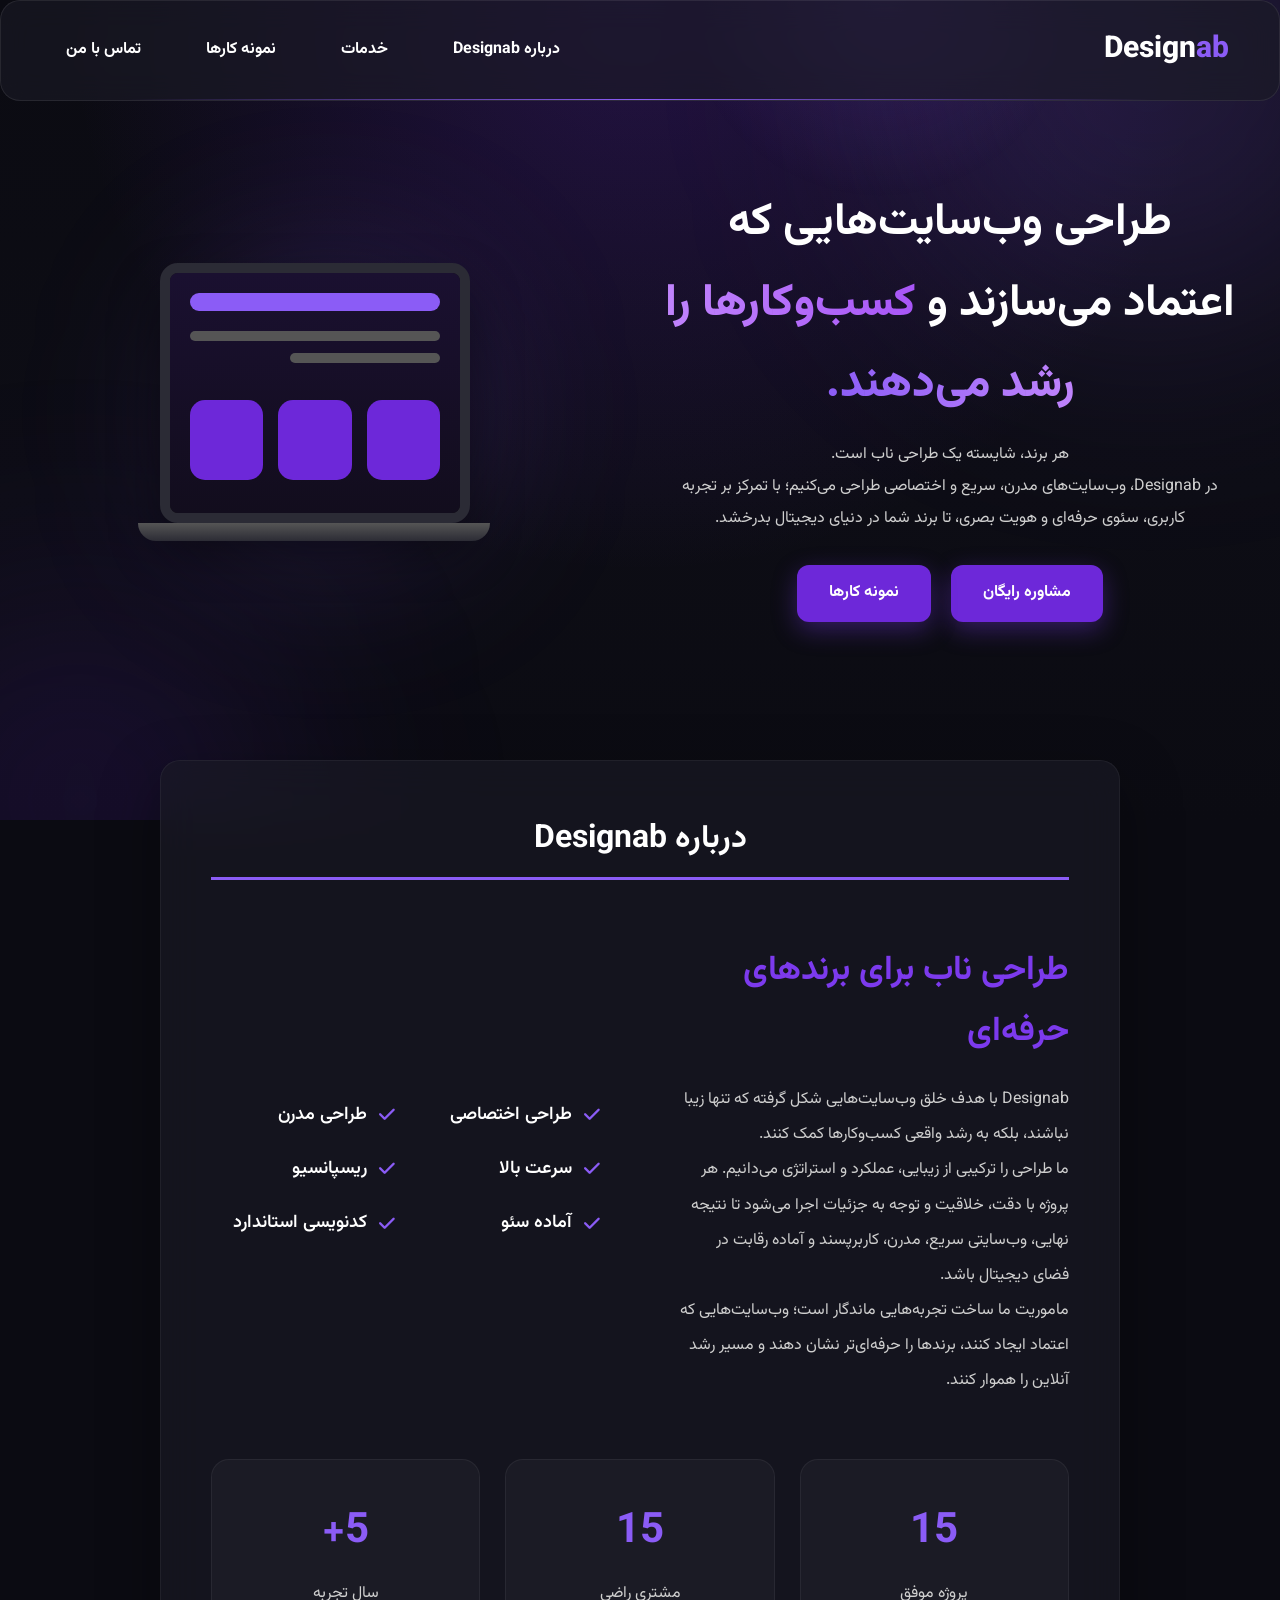
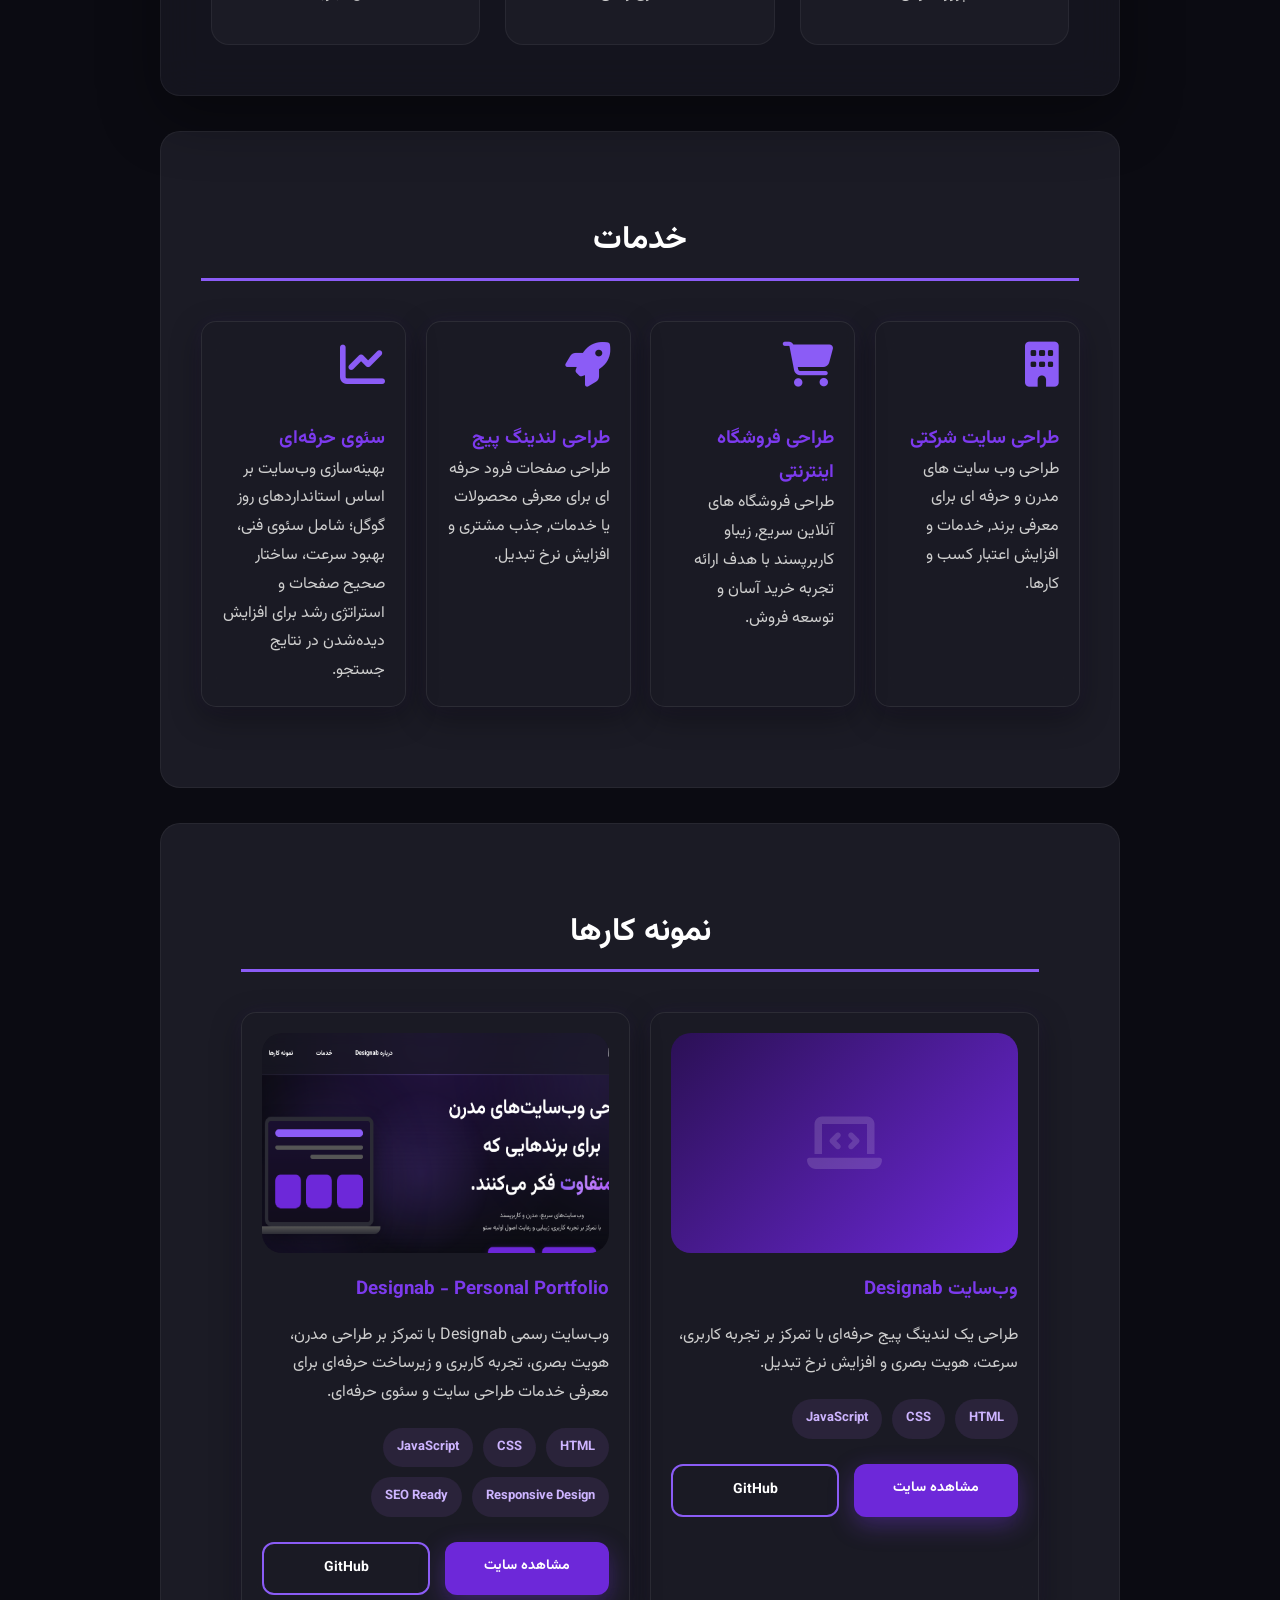
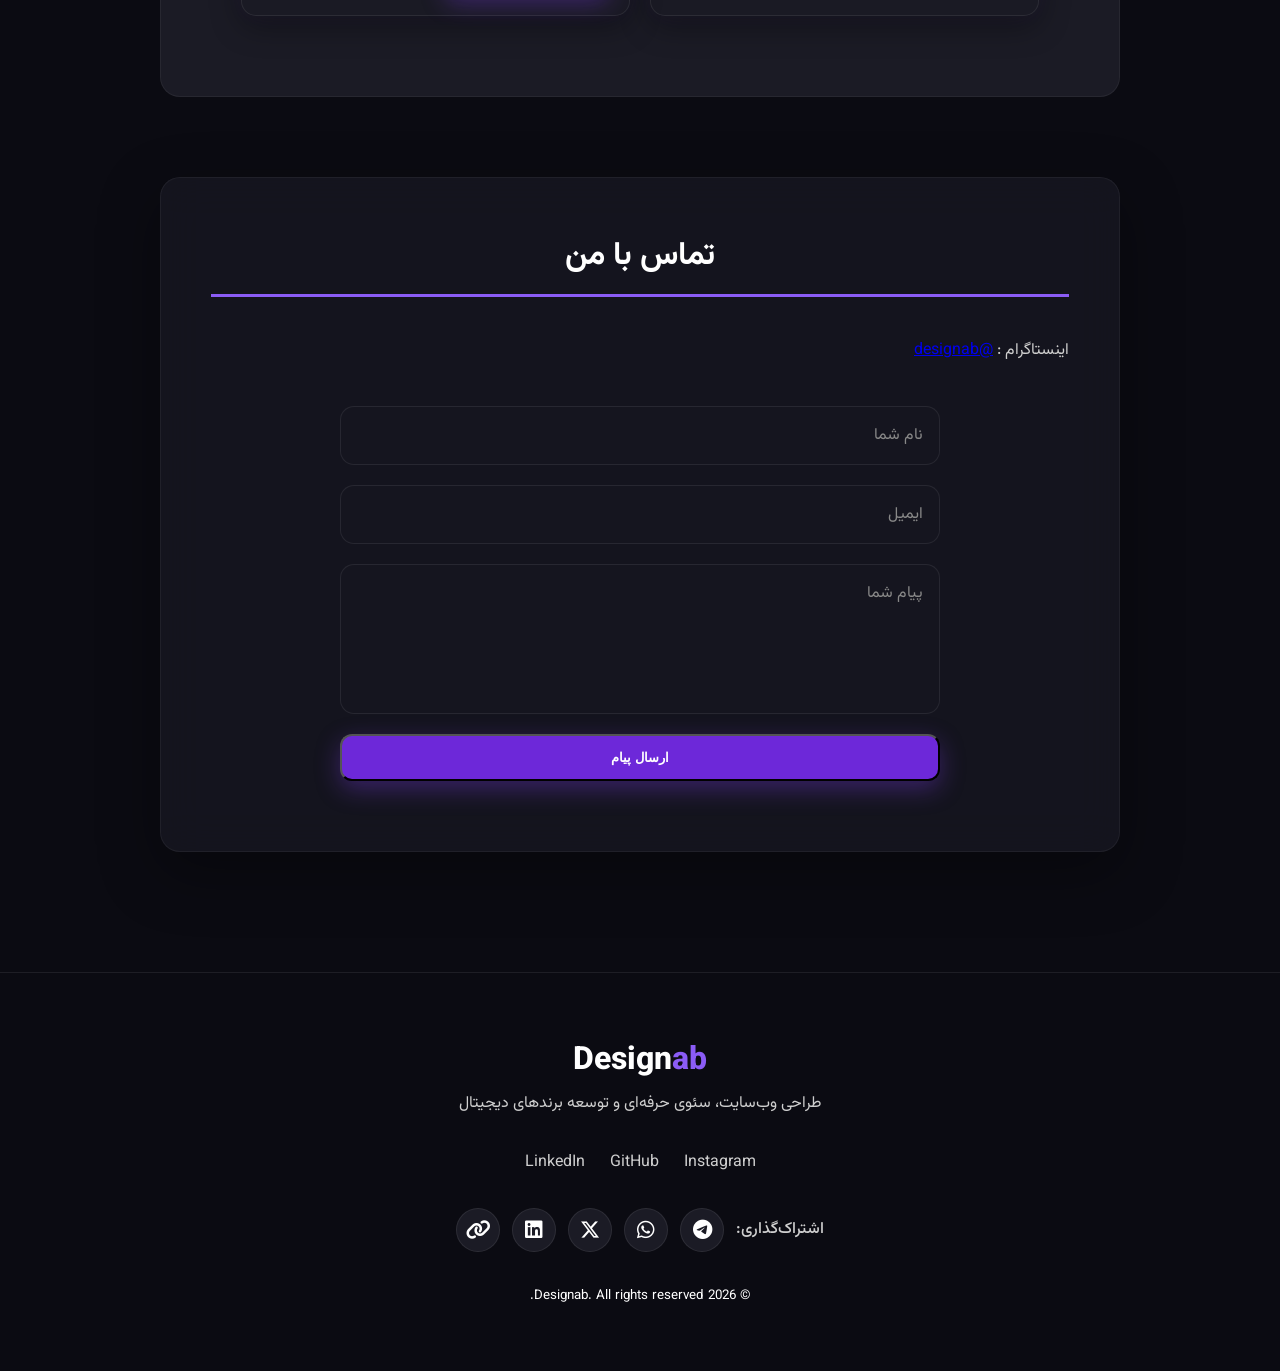
==== commit 5ce02b49: "update changes" ====
--- a/index.html
+++ b/index.html
@@ -8,7 +8,7 @@
     new Date().getTime(),event:'gtm.js'});var f=d.getElementsByTagName(s)[0],
     j=d.createElement(s),dl=l!='dataLayer'?'&l='+l:'';j.async=true;j.src=
     'https://www.googletagmanager.com/gtm.js?id='+i+dl;f.parentNode.insertBefore(j,f);
-    })(window,document,'script','dataLayer','G-041D77CEW0');</script>
+    })(window,document,'script','dataLayer','GTM-N5ZDKDMZ');</script>
     <!-- End Google Tag Manager -->
     
     <meta charset="UTF-8">
@@ -56,10 +56,10 @@
 <body>
 
     <!-- Google Tag Manager (noscript) -->
-<noscript><iframe src="https://www.googletagmanager.com/ns.html?id=G-041D77CEW0"
+<noscript><iframe src="https://www.googletagmanager.com/ns.html?id=GTM-N5ZDKDMZ"
     height="0" width="0" style="display:none;visibility:hidden"></iframe></noscript>
     <!-- End Google Tag Manager (noscript) -->
-
+    
     <div id="loader">
         <div class="loader-logo">
             <span>Designab</span>
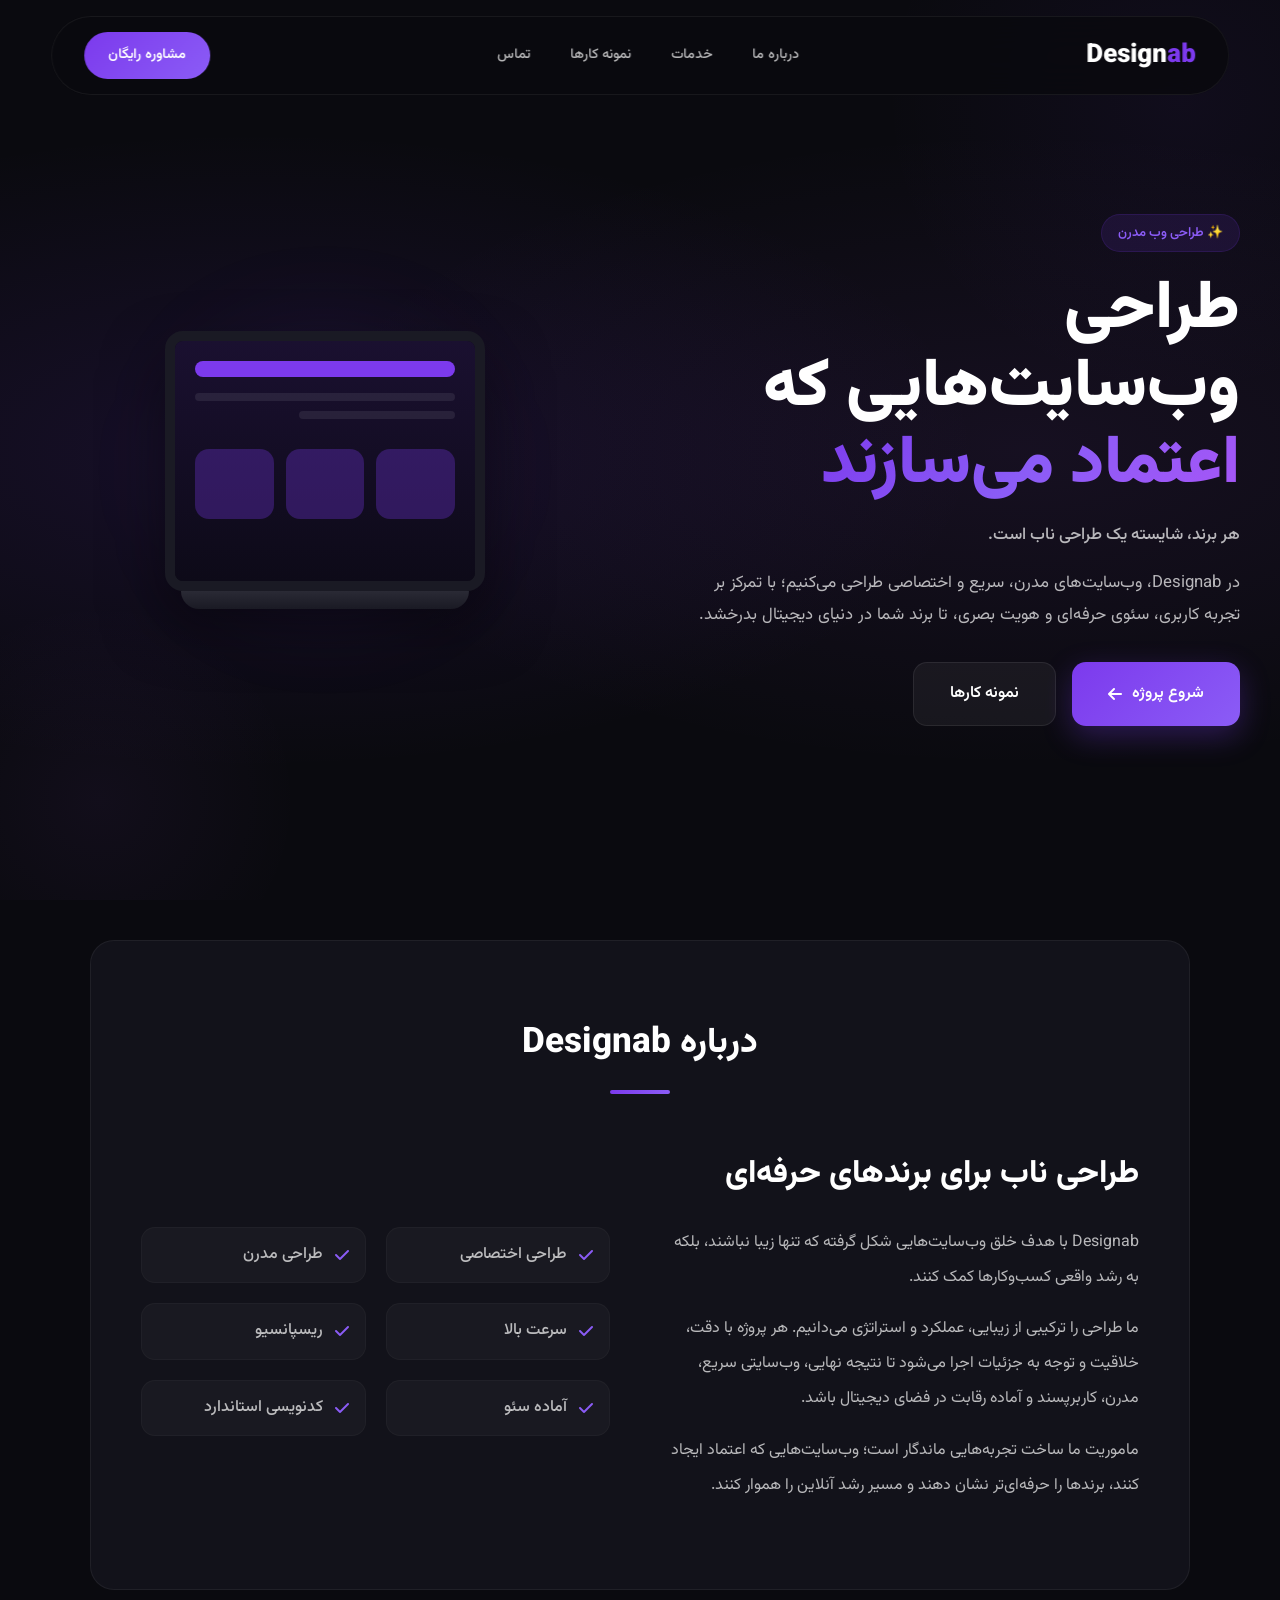
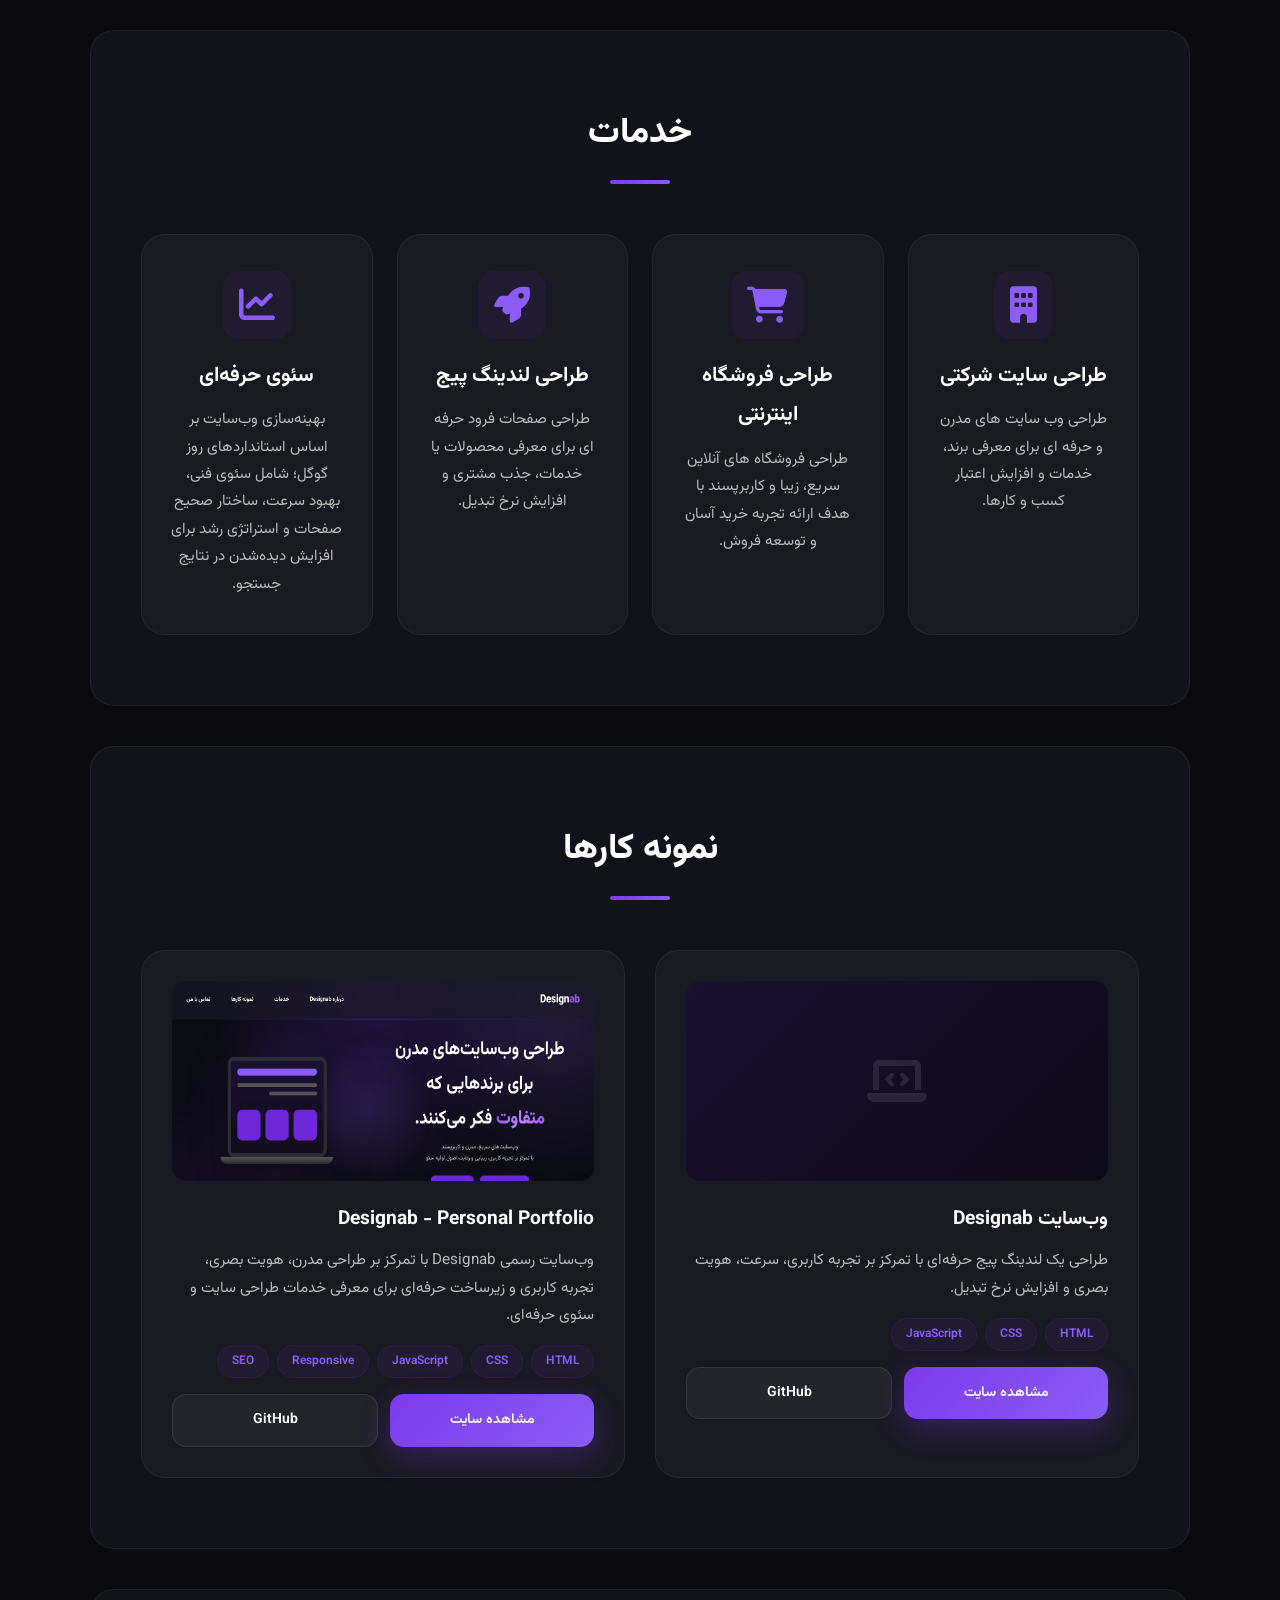
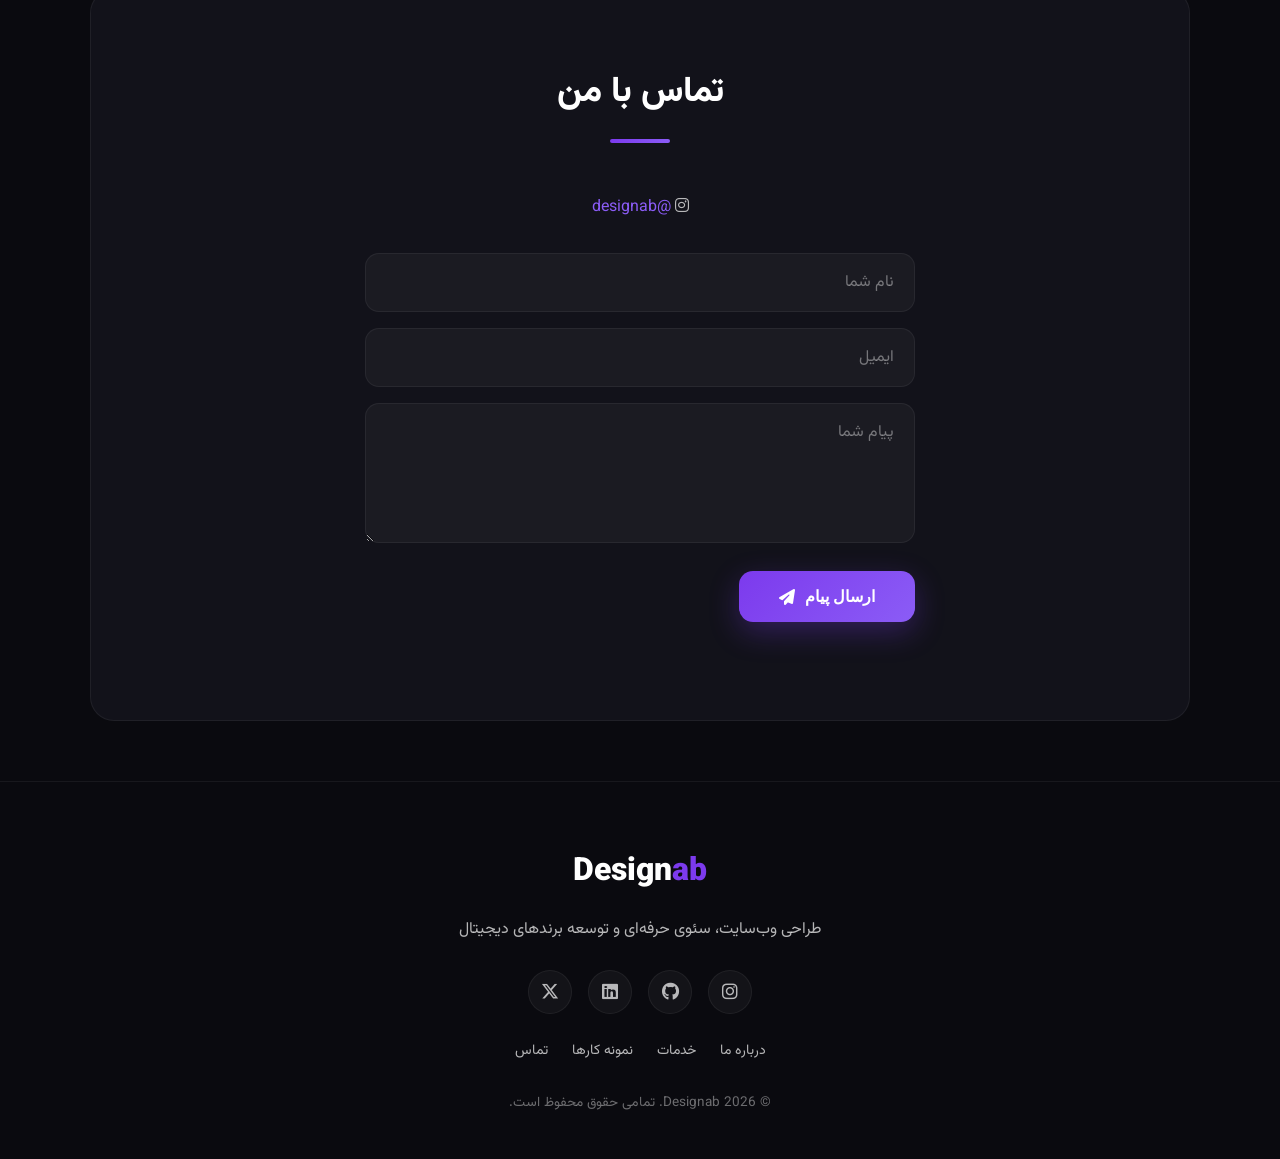
==== commit df063796: "update all changes" ====
--- a/index.html
+++ b/index.html
@@ -2,53 +2,47 @@
 <html lang="fa" dir="rtl">
 
 <head>
-
-    <!-- Google Tag Manager -->
-<script>(function(w,d,s,l,i){w[l]=w[l]||[];w[l].push({'gtm.start':
-    new Date().getTime(),event:'gtm.js'});var f=d.getElementsByTagName(s)[0],
-    j=d.createElement(s),dl=l!='dataLayer'?'&l='+l:'';j.async=true;j.src=
-    'https://www.googletagmanager.com/gtm.js?id='+i+dl;f.parentNode.insertBefore(j,f);
-    })(window,document,'script','dataLayer','GTM-N5ZDKDMZ');</script>
-    <!-- End Google Tag Manager -->
-    
     <meta charset="UTF-8">
     <meta name="viewport" content="width=device-width, initial-scale=1.0">
 
     <title>Designab | طراحی سایت مدرن و اختصاصی</title>
 
-    <meta name="description"
-    content="طراحی وب‌سایت‌های مدرن، سریع و ریسپانسیو با تمرکز بر تجربه کاربری و سئو.">
-
+    <meta name="description" content="طراحی وب‌سایت‌های مدرن، سریع و ریسپانسیو با تمرکز بر تجربه کاربری و سئو.">
     <meta name="author" content="Mona Valiolahi">
+    <meta name="keywords" content="طراحی سایت, طراحی وب, طراحی سایت اختصاصی, برنامه نویسی, HTML, CSS, JavaScript, Designab">
+    <meta name="theme-color" content="#7c3aed">
 
     <meta property="og:title" content="Designab">
-
-    <meta property="og:description"
-    content="طراحی وب‌سایت‌های مدرن و حرفه‌ای">
-
-    <meta name="keywords"
-    content="طراحی سایت, طراحی وب, طراحی سایت اختصاصی, برنامه نویسی, HTML, CSS, JavaScript, Designab">
-
-    <meta name="theme-color" content="#8b5cf6">
-
-    <meta property="og:image"
-    content="https://designab.ir/images/designab.png">
-
-    <meta property="og:url"
-    content="https://designab.ir">
-
-    <meta property="og:locale"
-    content="fa_IR">
-
-    <link rel="canonical"
-    href="https://designab.ir">
-
+    <meta property="og:description" content="طراحی وب‌سایت‌های مدرن و حرفه‌ای">
+    <meta property="og:image" content="https://designab.ir/images/designab.png">
+    <meta property="og:url" content="https://designab.ir">
+    <meta property="og:locale" content="fa_IR">
     <meta property="og:type" content="website">
+    <link rel="canonical" href="https://designab.ir">
+
+    <!-- Google Tag Manager -->
+    <script>
+        (function(w, d, s, l, i) {
+            w[l] = w[l] || [];
+            w[l].push({ 'gtm.start': new Date().getTime(), event: 'gtm.js' });
+            var f = d.getElementsByTagName(s)[0],
+                j = d.createElement(s),
+                dl = l != 'dataLayer' ? '&l=' + l : '';
+            j.async = true;
+            j.src = 'https://www.googletagmanager.com/gtm.js?id=' + i + dl;
+            f.parentNode.insertBefore(j, f);
+        })(window, document, 'script', 'dataLayer', 'GTM-N5ZDKDMZ');
+    </script>
+    <!-- End Google Tag Manager -->
+
+    <!-- Preconnect برای بهبود سرعت -->
+    <link rel="preconnect" href="https://fonts.googleapis.com">
+    <link rel="preconnect" href="https://fonts.gstatic.com" crossorigin>
+    <link rel="preconnect" href="https://cdnjs.cloudflare.com">
 
     <link rel="stylesheet" href="style.css">
     <link rel="stylesheet" href="https://cdnjs.cloudflare.com/ajax/libs/font-awesome/6.7.2/css/all.min.css">
-    <link rel="preconnect" href="https://fonts.googleapis.com">
-    <link href="https://fonts.googleapis.com/css2?family=Vazirmatn:wght@300;400;500;700;800&display=swap" rel="stylesheet">
+    <link href="https://fonts.googleapis.com/css2?family=Vazirmatn:wght@300;400;500;700;800;900&display=swap" rel="stylesheet">
     <link rel="icon" type="image/png" href="images/favicon.png">
 
 </head>
@@ -56,354 +50,278 @@
 <body>
 
     <!-- Google Tag Manager (noscript) -->
-<noscript><iframe src="https://www.googletagmanager.com/ns.html?id=GTM-N5ZDKDMZ"
-    height="0" width="0" style="display:none;visibility:hidden"></iframe></noscript>
+    <noscript>
+        <iframe src="https://www.googletagmanager.com/ns.html?id=GTM-N5ZDKDMZ" height="0" width="0" style="display:none;visibility:hidden"></iframe>
+    </noscript>
     <!-- End Google Tag Manager (noscript) -->
-    
+
+    <!-- ===== LOADER ===== -->
     <div id="loader">
         <div class="loader-logo">
             <span>Designab</span>
         </div>
     </div>
 
+    <!-- ===== SPOTLIGHT ===== -->
     <div id="spotlight"></div>
 
+    <!-- ===== NAVIGATION ===== -->
     <nav>
         <div class="logo">
-            Design<span>ab</span>
+            <a href="#">Design<span>ab</span></a>
         </div>
 
         <div class="nav-links">
-            <a href="#about">درباره Designab</a>
+            <a href="#about" class="active">درباره ما</a>
             <a href="#services">خدمات</a>
             <a href="#portfolio">نمونه کارها</a>
-            <a href="#contact">تماس با من</a>
-        </div>
-
-        <button class="menu-toggle" id="menutoggle">
-            <i class="fa-solid fa-bars"></i>
-        </button>
+            <a href="#contact">تماس</a>
+        </div>
+
+        <div class="nav-actions">
+            <a href="#contact" class="btn-nav">مشاوره رایگان</a>
+            <button class="menu-toggle" id="menutoggle">
+                <i class="fa-solid fa-bars"></i>
+            </button>
+        </div>
     </nav>
 
+    <!-- ===== HEADER / HERO ===== -->
     <header>
-
-<link rel="preconnect" href="https://fonts.googleapis.com">
-<link rel="preconnect" href="https://fonts.gstatic.com" crossorigin>
-<link rel="preconnect" href="https://cdnjs.cloudflare.com">
-<link rel="dns-prefetch" href="https://fonts.googleapis.com">
-<link rel="dns-prefetch" href="https://cdnjs.cloudflare.com">
-
         <div class="hero-content">
-
             <div class="hero-text">
-
+                <span class="badge">✨ طراحی وب مدرن</span>
                 <h1>
                     طراحی وب‌سایت‌هایی که
                     <br>
-                    اعتماد می‌سازند و
-                    <span class="gradient-text">کسب‌وکارها را رشد می‌دهند.</span>
+                    <span class="gradient-text">اعتماد می‌سازند</span>
                 </h1>
-
                 <p class="hero-slogan">
                     هر برند، شایسته یک طراحی ناب است.
                 </p>
-
                 <p>
                     در Designab، وب‌سایت‌های مدرن، سریع و اختصاصی طراحی می‌کنیم؛
                     با تمرکز بر تجربه کاربری، سئوی حرفه‌ای و هویت بصری،
                     تا برند شما در دنیای دیجیتال بدرخشد.
                 </p>
-
                 <div class="hero-buttons">
-                    <a class="btn" href="#contact">مشاوره رایگان</a>
-                    <a class="btn" href="#portfolio">نمونه کارها</a>
-                </div>
-
+                    <a class="btn-primary" href="#contact">
+                        شروع پروژه
+                        <i class="fa-solid fa-arrow-left"></i>
+                    </a>
+                    <a class="btn-secondary" href="#portfolio">
+                        نمونه کارها
+                    </a>
+                </div>
             </div>
 
             <div class="hero-image">
-
                 <div class="laptop">
-
                     <div class="screen">
-
                         <div class="fake-site">
-
                             <div class="fake-header"></div>
-
                             <div class="fake-line"></div>
-
                             <div class="fake-line short"></div>
-
                             <div class="fake-boxes">
-
                                 <div></div>
                                 <div></div>
                                 <div></div>
-
                             </div>
-
                         </div>
-
-                    </div>
-
+                    </div>
                     <div class="base"></div>
-
-                </div>
-
-            </div>
-
-        </div>
-
+                </div>
+            </div>
+        </div>
     </header>
 
+    <!-- ===== MAIN CONTENT ===== -->
     <main>
 
+        <!-- ===== ABOUT ===== -->
         <section id="about">
-
             <h2>درباره Designab</h2>
-
             <div class="about-container">
-
                 <div class="about-text">
-
                     <h3>طراحی ناب برای برندهای حرفه‌ای</h3>
-
                     <p>
                         Designab با هدف خلق وب‌سایت‌هایی شکل گرفته که تنها زیبا نباشند، بلکه به رشد واقعی کسب‌وکارها کمک کنند.
                     </p>
-
                     <p>
                         ما طراحی را ترکیبی از زیبایی، عملکرد و استراتژی می‌دانیم. هر پروژه با دقت، خلاقیت و توجه به جزئیات اجرا می‌شود تا نتیجه نهایی، وب‌سایتی سریع، مدرن، کاربرپسند و آماده رقابت در فضای دیجیتال باشد.
                     </p>
-
                     <p>
                         ماموریت ما ساخت تجربه‌هایی ماندگار است؛ وب‌سایت‌هایی که اعتماد ایجاد کنند، برندها را حرفه‌ای‌تر نشان دهند و مسیر رشد آنلاین را هموار کنند.
                     </p>
                 </div>
-
                 <div class="about-list">
-
                     <div><i class="fa-solid fa-check"></i> طراحی اختصاصی</div>
-
                     <div><i class="fa-solid fa-check"></i> طراحی مدرن</div>
-
                     <div><i class="fa-solid fa-check"></i> سرعت بالا</div>
-
                     <div><i class="fa-solid fa-check"></i> ریسپانسیو</div>
-
                     <div><i class="fa-solid fa-check"></i> آماده سئو</div>
-
                     <div><i class="fa-solid fa-check"></i> کدنویسی استاندارد</div>
-
-                </div>
-
-            </div>
-
-            <div class="stats">
-                <div class="stat">
-                    <h3 class="counter" data-target="50">0</h3>
-                    <p>پروژه موفق</p>
-                </div>
-                <div class="stat">
-                    <h3 class="counter" data-target="30">0</h3>
-                    <p>مشتری راضی</p>
-                </div>
-                <div class="stat">
-                    <h3 class="counter" data-target="5">0</h3>
-                    <p>سال تجربه</p>
-                </div>
-            </div>
-
+                </div>
+            </div>
         </section>
 
+        <!-- ===== SERVICES ===== -->
         <section id="services">
             <h2>خدمات</h2>
             <div class="service-container">
-
                 <div class="service-card">
-                    <i class="fa-solid fa-building icon"></i>
+                    <div class="icon-wrapper">
+                        <i class="fa-solid fa-building icon"></i>
+                    </div>
                     <h3>طراحی سایت شرکتی</h3>
-                    <p>طراحی وب سایت های مدرن و حرفه ای برای معرفی برند, خدمات و افزایش اعتبار کسب و کارها.</p>
+                    <p>طراحی وب سایت های مدرن و حرفه ای برای معرفی برند، خدمات و افزایش اعتبار کسب و کارها.</p>
                 </div>
 
                 <div class="service-card">
-                    <i class="fa-solid fa-cart-shopping icon"></i>
+                    <div class="icon-wrapper">
+                        <i class="fa-solid fa-cart-shopping icon"></i>
+                    </div>
                     <h3>طراحی فروشگاه اینترنتی</h3>
-                    <p>طراحی فروشگاه های آنلاین سریع, زیباو کاربرپسند با هدف ارائه تجربه خرید آسان و توسعه فروش.</p>
+                    <p>طراحی فروشگاه های آنلاین سریع، زیبا و کاربرپسند با هدف ارائه تجربه خرید آسان و توسعه فروش.</p>
                 </div>
 
                 <div class="service-card">
-                    <i class="fa-solid fa-rocket icon"></i>
+                    <div class="icon-wrapper">
+                        <i class="fa-solid fa-rocket icon"></i>
+                    </div>
                     <h3>طراحی لندینگ پیج</h3>
-                    <p>طراحی صفحات فرود حرفه ای برای معرفی محصولات یا خدمات, جذب مشتری و افزایش نرخ تبدیل.</p>
+                    <p>طراحی صفحات فرود حرفه ای برای معرفی محصولات یا خدمات، جذب مشتری و افزایش نرخ تبدیل.</p>
                 </div>
 
                 <div class="service-card">
-                    <i class="fa-solid fa-chart-line icon"></i>
+                    <div class="icon-wrapper">
+                        <i class="fa-solid fa-chart-line icon"></i>
+                    </div>
                     <h3>سئوی حرفه‌ای</h3>
-                    <p>
-                        بهینه‌سازی وب‌سایت بر اساس استانداردهای روز گوگل؛ شامل سئوی فنی، بهبود سرعت، ساختار صحیح صفحات و استراتژی رشد برای افزایش دیده‌شدن در نتایج جستجو.
-                    </p>
-                </div>
-
-            </div>
-
+                    <p>بهینه‌سازی وب‌سایت بر اساس استانداردهای روز گوگل؛ شامل سئوی فنی، بهبود سرعت، ساختار صحیح صفحات و استراتژی رشد برای افزایش دیده‌شدن در نتایج جستجو.</p>
+                </div>
+            </div>
         </section>
 
+        <!-- ===== PORTFOLIO ===== -->
         <section id="portfolio">
             <h2>نمونه کارها</h2>
-
             <div class="portfolio-container">
-
                 <!-- Project 1 -->
                 <div class="portfolio-card">
-
                     <div class="portfolio-image">
                         <i class="fa-solid fa-laptop-code"></i>
                     </div>
-
                     <h3>وب‌سایت Designab</h3>
-
                     <p>
                         طراحی یک لندینگ پیج حرفه‌ای با تمرکز بر تجربه کاربری،
                         سرعت، هویت بصری و افزایش نرخ تبدیل.
                     </p>
-
                     <div class="portfolio-tech">
                         <span>HTML</span>
                         <span>CSS</span>
                         <span>JavaScript</span>
                     </div>
-
                     <div class="portfolio-buttons">
-                        <a href="https://designab.ir" class="btn">
-                            مشاهده سایت
-                        </a>
-
-                        <a href="https://github.com/monavaliolahi/designab"
-                        class="btn btn-outline">
-                        GitHub
-                    </a>
-                </div>
-
-            </div>
-
-            <!-- Project 2 -->
-            <div class="portfolio-card">
-
-                <div class="portfolio-image">
-                    <img src="images/designab.png" alt="وب‌سایت Designab" 
-                    onerror="this.style.display='none';this.parentElement.innerHTML='<i class=\'fa-solid fa-laptop-code\'></i>'">
-                </div>
-
-                <h3>Designab - Personal Portfolio</h3>
-
-                <p>
-                    وب‌سایت رسمی Designab با تمرکز بر طراحی مدرن،
-                    هویت بصری، تجربه کاربری و زیرساخت حرفه‌ای
-                    برای معرفی خدمات طراحی سایت و سئوی حرفه‌ای.
-                </p>
-
-                <div class="portfolio-tech">
-                    <span>HTML</span>
-                    <span>CSS</span>
-                    <span>JavaScript</span>
-                    <span>Responsive Design</span>
-                    <span>SEO Ready</span>
-                </div>
-
-                <div class="portfolio-buttons">
-                    <a href="https://designab.ir" class="btn">
-                        مشاهده سایت
-                    </a>
-
-                    <a href="https://github.com/monavaliolahi/designab"
-                    class="btn btn-outline">
-                    GitHub
+                        <a href="https://designab.ir" class="btn-primary small">مشاهده سایت</a>
+                        <a href="https://github.com/monavaliolahi/designab" class="btn-secondary small">GitHub</a>
+                    </div>
+                </div>
+
+                <!-- Project 2 -->
+                <div class="portfolio-card">
+                    <div class="portfolio-image">
+                        <img src="images/designab.png" alt="وب‌سایت Designab" loading="lazy">
+                    </div>
+                    <h3>Designab - Personal Portfolio</h3>
+                    <p>
+                        وب‌سایت رسمی Designab با تمرکز بر طراحی مدرن،
+                        هویت بصری، تجربه کاربری و زیرساخت حرفه‌ای
+                        برای معرفی خدمات طراحی سایت و سئوی حرفه‌ای.
+                    </p>
+                    <div class="portfolio-tech">
+                        <span>HTML</span>
+                        <span>CSS</span>
+                        <span>JavaScript</span>
+                        <span>Responsive</span>
+                        <span>SEO</span>
+                    </div>
+                    <div class="portfolio-buttons">
+                        <a href="https://designab.ir" class="btn-primary small">مشاهده سایت</a>
+                        <a href="https://github.com/monavaliolahi/designab" class="btn-secondary small">GitHub</a>
+                    </div>
+                </div>
+            </div>
+        </section>
+
+        <!-- ===== CONTACT ===== -->
+        <section id="contact">
+            <h2>تماس با من</h2>
+            <p class="contact-subtitle">
+                <i class="fa-brands fa-instagram"></i>
+                <a href="https://instagram.com/designab" target="_blank">@designab</a>
+            </p>
+            <form id="contactForm" novalidate>
+                <div class="form-group">
+                    <input id="name" type="text" placeholder="نام شما">
+                </div>
+                <div class="form-group">
+                    <input id="email" type="email" placeholder="ایمیل">
+                </div>
+                <div class="form-group">
+                    <textarea id="message" placeholder="پیام شما"></textarea>
+                </div>
+                <button id="btn" type="submit" class="btn-primary submit">
+                    ارسال پیام
+                    <i class="fa-solid fa-paper-plane"></i>
+                </button>
+                <p id="formMessage"></p>
+            </form>
+        </section>
+
+    </main>
+
+    <!-- ===== FOOTER ===== -->
+    <footer>
+        <div class="footer-content">
+            <div class="footer-logo">
+                Design<span>ab</span>
+            </div>
+            <p>
+                طراحی وب‌سایت، سئوی حرفه‌ای و توسعه برندهای دیجیتال
+            </p>
+            <div class="footer-social">
+                <a href="https://instagram.com/designab" target="_blank" aria-label="Instagram">
+                    <i class="fa-brands fa-instagram"></i>
                 </a>
-            </div>
-
-        </div>
-
-    </div>
-</section>
-
-<section id="contact">
-    <h2>تماس با من</h2>
-    <p>اینستاگرام : <a href="https://instagram.com/designab" target="_blank">@designab</a></p>
-    <form id="contactForm" novalidate>
-        <input id="name" type="text" placeholder="نام شما">
-        <input id="email" type="email" placeholder="ایمیل">
-        <textarea id="message" placeholder="پیام شما"></textarea>
-        <button id="btn" type="submit" class="btn">ارسال پیام</button>
-        <p id="formMessage"></p>
-    </form>
-</section>
-
-</main>
-
-<footer>
-
-    <div class="footer-content">
-
-        <div class="footer-logo">
-
-            Design<span>ab</span>
-
-        </div>
-
-        <p>
-
-            طراحی وب‌سایت، سئوی حرفه‌ای و توسعه برندهای دیجیتال
-
-        </p>
-
-        <div class="footer-links">
-
-            <a href="https://instagram.com/designab" target="_blank">Instagram</a>
-
-            <a href="https://github.com/monavaliolahi/designab" target="_blank">GitHub</a>
-
-            <a href="https://linkedin.com/in/yourprofile" target="_blank">LinkedIn</a>
-
-        </div>
-
-        <!-- اضافه کنید در بخش footer یا بعد از هر مقاله -->
-<div class="social-share">
-    <span>اشتراک‌گذاری:</span>
-    <button class="share-btn" data-platform="telegram">
-        <i class="fa-brands fa-telegram"></i>
+                <a href="https://github.com/monavaliolahi/designab" target="_blank" aria-label="GitHub">
+                    <i class="fa-brands fa-github"></i>
+                </a>
+                <a href="#" target="_blank" aria-label="LinkedIn">
+                    <i class="fa-brands fa-linkedin"></i>
+                </a>
+                <a href="#" target="_blank" aria-label="Twitter">
+                    <i class="fa-brands fa-x-twitter"></i>
+                </a>
+            </div>
+            <div class="footer-links">
+                <a href="#about">درباره ما</a>
+                <a href="#services">خدمات</a>
+                <a href="#portfolio">نمونه کارها</a>
+                <a href="#contact">تماس</a>
+            </div>
+            <small>
+                © 2026 Designab. تمامی حقوق محفوظ است.
+            </small>
+        </div>
+    </footer>
+
+    <!-- ===== BACK TO TOP ===== -->
+    <button id="backtotop">
+        <i class="fa-solid fa-arrow-up"></i>
     </button>
-    <button class="share-btn" data-platform="whatsapp">
-        <i class="fa-brands fa-whatsapp"></i>
-    </button>
-    <button class="share-btn" data-platform="twitter">
-        <i class="fa-brands fa-x-twitter"></i>
-    </button>
-    <button class="share-btn" data-platform="linkedin">
-        <i class="fa-brands fa-linkedin"></i>
-    </button>
-    <button class="share-btn" data-platform="copy">
-        <i class="fa-solid fa-link"></i>
-    </button>
-</div>
-
-        <small>
-
-            © 2026 Designab. All rights reserved.
-
-        </small>
-
-    </div>
-
-</footer>
-
-<button id="backtotop">
-    <i class="fa-solid fa-arrow-up"></i>
-</button>
-
-<script src="script.js"></script>
-
+
+    <script src="script.js"></script>
 </body>
+
 </html>
--- a/style.css
+++ b/style.css
@@ -1,5 +1,5 @@
 /* ======================================
-    Reset
+    Reset & Base
 ========================================= */
 * {
     margin: 0;
@@ -7,23 +7,22 @@
     box-sizing: border-box;
 }
 
-/* ======================================
-    General
-========================================= */
 :root {
-    --primary: #8b5cf6;
-    --primary-hover: #a855f7;
-    --background: #0b0b12;
-    --surface: #1b1b25;
+    --primary: #7c3aed;
+    --primary-light: #8b5cf6;
+    --primary-dark: #5b21b6;
+    --primary-glow: rgba(124, 58, 237, 0.3);
+    --background: #0a0a0f;
+    --surface: #12121a;
+    --card-bg: rgba(255, 255, 255, 0.03);
+    --border-color: rgba(255, 255, 255, 0.06);
     --text: #ffffff;
-    --paragraph: #cfcfcf;
-    --radius: 20px;
-    --transition: .3s ease;
-    --shadow: 0 8px 20px rgba(0, 0, 0, .30);
-    --space-xs: 10px;
-    --space-sm: 20px;
-    --space-md: 40px;
-    --space-lg: 80px;
+    --text-secondary: rgba(255, 255, 255, 0.7);
+    --text-muted: rgba(255, 255, 255, 0.4);
+    --radius: 24px;
+    --radius-sm: 14px;
+    --transition: all 0.4s cubic-bezier(0.25, 0.46, 0.45, 0.94);
+    --shadow: 0 20px 60px rgba(0, 0, 0, 0.3);
 }
 
 html {
@@ -31,185 +30,265 @@
 }
 
 body {
-    margin: 0;
-    padding: 0;
-    font-family: "vazirmatn", sans-serif;
+    font-family: "Vazirmatn", "IRANSans", sans-serif;
     background: var(--background);
     color: var(--text);
-    line-height: 1.8;
+    line-height: 1.9;
     width: 100%;
     overflow-x: hidden;
 }
 
+::selection {
+    background: var(--primary);
+    color: white;
+}
+
+/* ======================================
+    Scrollbar
+========================================= */
+::-webkit-scrollbar {
+    width: 8px;
+}
+
+::-webkit-scrollbar-track {
+    background: var(--background);
+}
+
+::-webkit-scrollbar-thumb {
+    background: var(--primary);
+    border-radius: 10px;
+}
+
+::-webkit-scrollbar-thumb:hover {
+    background: var(--primary-light);
+}
+
+/* ======================================
+    Loader
+========================================= */
+#loader {
+    position: fixed;
+    inset: 0;
+    background: var(--background);
+    display: flex;
+    justify-content: center;
+    align-items: center;
+    z-index: 99999;
+    transition: opacity 0.8s ease, visibility 0.8s ease;
+}
+
+.loader-logo {
+    font-size: 42px;
+    font-weight: 900;
+    color: white;
+    letter-spacing: 2px;
+    animation: pulse 1.2s infinite;
+}
+
+.loader-logo span {
+    background: linear-gradient(135deg, var(--primary), var(--primary-light), #a855f7);
+    -webkit-background-clip: text;
+    -webkit-text-fill-color: transparent;
+}
+
+#loader.hide {
+    opacity: 0;
+    visibility: hidden;
+}
+
+@keyframes pulse {
+    0%,
+    100% {
+        transform: scale(0.95);
+        opacity: 0.7;
+    }
+    50% {
+        transform: scale(1.05);
+        opacity: 1;
+    }
+}
+
+/* ======================================
+    Spotlight
+========================================= */
+#spotlight {
+    position: fixed;
+    width: 500px;
+    height: 500px;
+    border-radius: 50%;
+    pointer-events: none;
+    background: radial-gradient(
+        circle,
+        rgba(124, 58, 237, 0.12) 0%,
+        rgba(124, 58, 237, 0.06) 40%,
+        transparent 70%
+    );
+    transform: translate(-50%, -50%);
+    z-index: 0;
+    transition: left 0.05s linear, top 0.05s linear;
+}
+
 /* ======================================
     Navigation
 ========================================= */
 nav {
-    padding: 20px 50px;
     position: fixed;
-    width: 100%;
-    top: 0;
+    top: 16px;
+    left: 50%;
+    transform: translateX(-50%);
+    width: 92%;
+    max-width: 1200px;
+    padding: 14px 32px;
+    background: rgba(10, 10, 15, 0.85);
+    backdrop-filter: blur(24px);
+    -webkit-backdrop-filter: blur(24px);
+    border: 1px solid rgba(255, 255, 255, 0.06);
+    border-radius: 100px;
+    display: flex;
+    justify-content: space-between;
+    align-items: center;
+    gap: 20px;
     z-index: 1000;
-    backdrop-filter: blur(15px);
-    display: flex;
-    justify-content: space-between;
-    gap: 40px;
-    align-items: center;
-    background: rgba(27, 27, 37, .65);
-    border: 1px solid rgba(255, 255, 255, .08);
-    border-radius: 20px;
-}
-
-nav::after {
-    content: "";
-    position: absolute;
-    bottom: 0;
-    left: 10%;
-    right: 10%;
-    height: 1px;
-    background: linear-gradient(
-        90deg,
-        transparent,
-        #8b5cf6,
-        transparent
-    );
-}
-
-.nav-links {
-    display: flex;
-    gap: 35px;
-}
-
-.nav-links a:hover {
-    color: var(--primary);
-}
-
-nav a {
+    transition: var(--transition);
+}
+
+nav.scrolled {
+    background: rgba(10, 10, 15, 0.95);
+    border-color: rgba(124, 58, 237, 0.2);
+    box-shadow: 0 10px 40px rgba(0, 0, 0, 0.4);
+}
+
+.logo {
+    font-size: 26px;
+    font-weight: 900;
+}
+
+.logo a {
+    color: white;
     text-decoration: none;
-    color: white;
-    margin: 15px;
-    font-weight: bold;
-    transition: 0.3s;
-    cursor: pointer;
-    display: inline-block;
-    position: relative;
-    text-decoration: none;
-}
-
-nav a::after {
-    content: "";
-    position: absolute;
-    left: 0;
-    bottom: -8px;
-    width: 0;
-    height: 2px;
-    background: #8b5cf6;
-    transition: .3s;
-}
-
-nav a:hover::after {
-    width: 100%;
-}
-
-nav a:hover {
-    color: gold;
-    transform: scale(1.1);
-}
-
-nav a.active {
-    color: var(--primary);
-}
-
-nav a:active::after {
-    width: 100%;
-}
-
-.logo {
-    font-size: 30px;
-    font-weight: 800;
-    color: white;
-    cursor: pointer;
 }
 
 .logo span {
     color: var(--primary);
 }
 
-/* ======================================
-    Hero
+.nav-links {
+    display: flex;
+    gap: 8px;
+}
+
+.nav-links a {
+    color: var(--text-secondary);
+    text-decoration: none;
+    font-size: 14px;
+    font-weight: 500;
+    padding: 8px 16px;
+    border-radius: 100px;
+    transition: var(--transition);
+    position: relative;
+}
+
+.nav-links a:hover,
+.nav-links a.active {
+    color: white;
+    background: rgba(124, 58, 237, 0.15);
+}
+
+.nav-links a.active {
+    color: var(--primary-light);
+}
+
+.nav-actions {
+    display: flex;
+    align-items: center;
+    gap: 12px;
+}
+
+.btn-nav {
+    padding: 10px 24px;
+    background: linear-gradient(135deg, var(--primary), var(--primary-light));
+    color: white;
+    border-radius: 100px;
+    font-size: 14px;
+    font-weight: 600;
+    text-decoration: none;
+    transition: var(--transition);
+}
+
+.btn-nav:hover {
+    transform: translateY(-2px);
+    box-shadow: 0 10px 30px var(--primary-glow);
+}
+
+.menu-toggle {
+    display: none;
+    background: none;
+    border: none;
+    color: white;
+    font-size: 24px;
+    cursor: pointer;
+    padding: 8px;
+    border-radius: 50%;
+    transition: var(--transition);
+}
+
+.menu-toggle:hover {
+    background: rgba(255, 255, 255, 0.05);
+}
+
+/* ======================================
+    Hero / Header
 ========================================= */
 header {
-    background-color: #18082e;
-    color: white;
-    text-align: center;
-    padding-top: 115px;
-    padding-bottom: 130px;
-    min-height: calc(100vh - 80px);
-    display: flex;
-    flex-direction: column;
-    justify-content: center;
+    min-height: 100vh;
+    display: flex;
     align-items: center;
+    padding: 120px 40px 80px;
     background:
-        radial-gradient(circle at top, #6d28d940 0%, transparent 55%),
-        linear-gradient(180deg, #0b0b12 0%, #0d0d15 60%, #0b0b12 100%);
+        radial-gradient(ellipse at 20% 50%, rgba(124, 58, 237, 0.12), transparent 50%),
+        radial-gradient(ellipse at 80% 50%, rgba(168, 85, 247, 0.08), transparent 50%),
+        var(--background);
     position: relative;
     overflow: hidden;
 }
 
 header::before {
-    content: "";
+    content: '';
     position: absolute;
-    width: 500px;
-    height: 500px;
-    background: rgba(139, 92, 246, .18);
-    filter: blur(120px);
+    width: 600px;
+    height: 600px;
+    background: radial-gradient(circle, rgba(124, 58, 237, 0.06), transparent 70%);
     border-radius: 50%;
-    top: -180px;
-    right: -120px;
+    top: -200px;
+    right: -200px;
+    pointer-events: none;
 }
 
 header::after {
-    content: "";
+    content: '';
     position: absolute;
     width: 400px;
     height: 400px;
-    background: rgba(109, 40, 217, .15);
-    filter: blur(120px);
+    background: radial-gradient(circle, rgba(168, 85, 247, 0.05), transparent 70%);
     border-radius: 50%;
-    bottom: -180px;
-    left: -120px;
-}
-
-header p {
-    opacity: 0;
-    animation: fadeUp 0.8s ease forwards;
-    animation-delay: .2s;
-    line-height: 2;
-}
-
-header>* {
-    position: relative;
-    z-index: 2;
-}
-
-.hero-buttons {
-    display: flex;
-    gap: 20px;
-    justify-content: center;
-    margin-top: 30px;
-    opacity: 0;
-    animation: fadeUp 0.8s ease forwards;
-    animation-delay: .4s;
+    bottom: -100px;
+    left: -100px;
+    pointer-events: none;
 }
 
 .hero-content {
-    padding: 20px 0;
-    display: flex;
-    justify-content: space-between;
+    display: flex;
     align-items: center;
-    gap: 40px;
+    gap: 60px;
     width: 100%;
     max-width: 1200px;
+    margin: 0 auto;
+    position: relative;
+    z-index: 1;
+}
+
+.hero-text {
+    flex: 1;
 }
 
 .hero-image {
@@ -218,48 +297,174 @@
     justify-content: center;
 }
 
-.hero-text {
-    flex: 1;
-}
-
+.badge {
+    display: inline-block;
+    padding: 6px 16px;
+    background: rgba(124, 58, 237, 0.12);
+    border: 1px solid rgba(124, 58, 237, 0.15);
+    border-radius: 100px;
+    color: var(--primary-light);
+    font-size: 13px;
+    font-weight: 600;
+    margin-bottom: 20px;
+}
+
+h1 {
+    font-size: clamp(2.8rem, 6vw, 4.2rem);
+    font-weight: 900;
+    line-height: 1.15;
+    margin-bottom: 16px;
+}
+
+.gradient-text {
+    background: linear-gradient(135deg, var(--primary), var(--primary-light), #a855f7);
+    -webkit-background-clip: text;
+    -webkit-text-fill-color: transparent;
+    background-clip: text;
+}
+
+.hero-slogan {
+    font-size: 1.15rem;
+    color: var(--primary-light);
+    font-weight: 500;
+    margin-bottom: 16px;
+}
+
+.hero-text p {
+    color: var(--text-secondary);
+    max-width: 550px;
+    font-size: 1.05rem;
+}
+
+.hero-buttons {
+    display: flex;
+    gap: 16px;
+    margin-top: 30px;
+    flex-wrap: wrap;
+}
+
+/* ======================================
+    Buttons
+========================================= */
+.btn-primary {
+    display: inline-flex;
+    align-items: center;
+    gap: 10px;
+    padding: 16px 36px;
+    background: linear-gradient(135deg, var(--primary), var(--primary-light));
+    color: white;
+    border: none;
+    border-radius: var(--radius-sm);
+    font-size: 16px;
+    font-weight: 600;
+    text-decoration: none;
+    cursor: pointer;
+    transition: var(--transition);
+    box-shadow: 0 10px 30px var(--primary-glow);
+}
+
+.btn-primary:hover {
+    transform: translateY(-3px);
+    box-shadow: 0 20px 40px var(--primary-glow);
+}
+
+.btn-primary.small {
+    padding: 12px 24px;
+    font-size: 14px;
+}
+
+.btn-primary.submit {
+    align-self: flex-start;
+    padding: 16px 40px;
+}
+
+.btn-secondary {
+    display: inline-flex;
+    align-items: center;
+    gap: 10px;
+    padding: 16px 36px;
+    background: rgba(255, 255, 255, 0.05);
+    border: 1px solid rgba(255, 255, 255, 0.08);
+    color: white;
+    border-radius: var(--radius-sm);
+    font-size: 16px;
+    font-weight: 600;
+    text-decoration: none;
+    cursor: pointer;
+    transition: var(--transition);
+}
+
+.btn-secondary:hover {
+    background: rgba(255, 255, 255, 0.08);
+    transform: translateY(-3px);
+}
+
+.btn-secondary.small {
+    padding: 12px 24px;
+    font-size: 14px;
+}
+
+/* ======================================
+    Hero Stats
+========================================= */
+.hero-stats {
+    display: flex;
+    gap: 40px;
+    margin-top: 40px;
+    padding-top: 30px;
+    border-top: 1px solid rgba(255, 255, 255, 0.05);
+}
+
+.hero-stats div span {
+    font-size: 2rem;
+    font-weight: 900;
+    color: white;
+}
+
+.hero-stats div p {
+    font-size: 0.9rem;
+    color: var(--text-muted);
+    margin: 0;
+}
+
+/* ======================================
+    Laptop Mockup
+========================================= */
 .laptop {
     width: 320px;
     max-width: 100%;
-    animation: floating 4s ease-in-out infinite;
+    animation: floating 5s ease-in-out infinite;
     position: relative;
 }
 
 .laptop::before {
-    content: "";
+    content: '';
     position: absolute;
-    width: 260px;
-    height: 260px;
-    background: rgba(139, 92, 246, .25);
+    width: 280px;
+    height: 280px;
+    background: radial-gradient(circle, var(--primary-glow), transparent 70%);
     border-radius: 50%;
-    filter: blur(90px);
-    top: 20px;
+    top: 50%;
     left: 50%;
-    transform: translateX(-50%);
+    transform: translate(-50%, -50%);
     z-index: -1;
+    filter: blur(60px);
 }
 
 .screen {
-    background: #111;
-    border: 10px solid #2b2b35;
+    background: #0d0d14;
+    border: 10px solid #1a1a24;
     border-radius: 18px;
     height: 260px;
     overflow: hidden;
-    box-shadow: 0 25px 50px rgba(0, 0, 0, .45);
-    margin-right: 20px;
-    margin-left: -10px;
+    box-shadow: 0 30px 60px rgba(0, 0, 0, 0.5);
 }
 
 .base {
-    width: 470px;
-    max-width: 110%;
+    width: 90%;
     height: 18px;
     margin: 0 auto;
-    background: linear-gradient(180deg, #555, #2c2c35);
+    background: linear-gradient(180deg, #2a2a35, #1a1a24);
     border-radius: 0 0 25px 25px;
 }
 
@@ -267,25 +472,25 @@
     width: 100%;
     height: 100%;
     padding: 20px;
-    background: linear-gradient(180deg, #1a1030, #120d1d);
+    background: linear-gradient(180deg, #1a1030, #0d0a18);
     display: flex;
     flex-direction: column;
 }
 
 .fake-header {
     width: 100%;
-    height: 18px;
+    height: 16px;
     border-radius: 10px;
-    background: #8b5cf6;
-    margin-bottom: 20px;
+    background: var(--primary);
+    margin-bottom: 16px;
 }
 
 .fake-line {
     width: 100%;
-    height: 10px;
+    height: 8px;
     border-radius: 10px;
-    background: #555;
-    margin-bottom: 12px;
+    background: rgba(255, 255, 255, 0.08);
+    margin-bottom: 10px;
 }
 
 .fake-line.short {
@@ -294,694 +499,455 @@
 
 .fake-boxes {
     display: flex;
-    gap: 15px;
-    margin-top: 25px;
+    gap: 12px;
+    margin-top: 20px;
 }
 
 .fake-boxes div {
     flex: 1;
-    height: 80px;
-    border-radius: 15px;
-    background: #6d28d9;
-    transition: .4s;
+    height: 70px;
+    border-radius: 14px;
+    background: rgba(124, 58, 237, 0.3);
+    transition: var(--transition);
 }
 
 .fake-boxes div:hover {
-    transform: translateY(-6px);
-    background: #8b5cf6;
-}
-
-.btn {
-    display: inline-block;
-    padding: 14px 32px;
-    background-color: #6d28d9;
-    color: white;
-    text-decoration: none;
-    border-radius: 12px;
-    font-weight: bold;
-    transition: all 0.3s;
-    box-shadow: 0 8px 25px rgba(124, 58, 237, .35);
-    cursor: pointer;
-}
-
-.btn:hover {
-    background-color: #8b5cf6;
     transform: translateY(-4px);
-    letter-spacing: 1px;
-}
-
-.btn-outline {
-    background: transparent;
-    border: 2px solid var(--primary);
-    color: var(--text);
-    box-shadow: none;
-}
-
-.btn-outline:hover {
     background: var(--primary);
 }
 
 /* ======================================
-    Services
-========================================= */
-
-#services {
-    padding: var(--space-lg) 40px;
-}
-
-#about,
-#contact {
-    margin-top: -60px;
-    position: relative;
-    z-index: 5;
-    background: rgba(27, 27, 37, .65);
-    backdrop-filter: blur(20px);
-    border: 1px solid rgba(255, 255, 255, .05);
+    Sections
+========================================= */
+section {
+    background: var(--surface);
+    width: 92%;
+    max-width: 1100px;
+    margin: 40px auto;
+    padding: 70px 50px;
     border-radius: var(--radius);
-    padding: 50px;
-    box-shadow: 0 20px 60px rgba(0, 0, 0, .35);
-}
-
-#contact {
-    margin-top: 80px;
-}
-
-section {
-    background-color: var(--surface);
-    width: 75%;
-    margin: 35px auto;
-    scroll-margin-top: 80px;
-    border: 1px solid rgba(255, 255, 255, .05);
-    border-radius: var(--radius);
-    max-width: 1000px;
+    border: 1px solid var(--border-color);
+    scroll-margin-top: 100px;
 }
 
 section h2 {
     text-align: center;
-    margin-bottom: 40px;
-    font-size: 32px;
-}
-
-h1 {
-    font-size: 45px;
-    margin-bottom: 13px;
-    animation: fadeUp 0.8s ease forwards;
-}
-
-p {
-    color: var(--paragraph);
-}
-
-h2 {
-    color: var(--text);
-    border-bottom: 3px solid var(--primary);
-    padding-bottom: 8px;
-    margin-bottom: var(--space-md);
-    font-size: 32px;
-}
-
-h3 {
-    color: #7c3aed;
-}
-
-.gradient-text {
-    background: linear-gradient(90deg, #8b5cf6, #c084fc, #a855f7);
-    -webkit-background-clip: text;
-    -webkit-text-fill-color: transparent;
-    background-clip: text;
+    font-size: 2.2rem;
     font-weight: 800;
-}
-
+    margin-bottom: 50px;
+}
+
+section h2::after {
+    content: '';
+    display: block;
+    width: 60px;
+    height: 4px;
+    background: linear-gradient(90deg, var(--primary), var(--primary-light));
+    margin: 12px auto 0;
+    border-radius: 10px;
+}
+
+/* ======================================
+    About
+========================================= */
+.about-container {
+    display: flex;
+    gap: 60px;
+    align-items: center;
+}
+
+.about-text {
+    flex: 1;
+}
+
+.about-text h3 {
+    font-size: 2rem;
+    font-weight: 800;
+    margin-bottom: 20px;
+    color: white;
+}
+
+.about-text p {
+    color: var(--text-secondary);
+    line-height: 2.2;
+    margin-bottom: 16px;
+}
+
+.about-list {
+    flex: 1;
+    display: grid;
+    grid-template-columns: repeat(2, 1fr);
+    gap: 20px;
+}
+
+.about-list div {
+    display: flex;
+    align-items: center;
+    gap: 12px;
+    font-size: 1rem;
+    font-weight: 500;
+    color: var(--text-secondary);
+    padding: 12px 16px;
+    background: rgba(255, 255, 255, 0.03);
+    border-radius: var(--radius-sm);
+    border: 1px solid rgba(255, 255, 255, 0.03);
+    transition: var(--transition);
+}
+
+.about-list div:hover {
+    background: rgba(124, 58, 237, 0.05);
+    border-color: rgba(124, 58, 237, 0.1);
+}
+
+.about-list i {
+    color: var(--primary-light);
+    font-size: 16px;
+}
+
+/* ======================================
+    Services
+========================================= */
 .service-container {
-    display: flex;
-    gap: var(--space-sm);
-    justify-content: center;
+    display: grid;
+    grid-template-columns: repeat(auto-fit, minmax(220px, 1fr));
+    gap: 24px;
 }
 
 .service-card {
-    background: var(--surface);
-    border: 1px solid rgba(139, 92, 246, 15);
-    padding: 20px;
-    border-radius: 15px;
-    box-shadow:
-        0 10px 30px rgba(0, 0, 0, .35),
-        0 0 20px rgba(139, 92, 246, .08);
-    flex: 1;
-    transition: 0.3s;
-    cursor: pointer;
+    padding: 36px 28px;
+    background: var(--card-bg);
+    border: 1px solid var(--border-color);
+    border-radius: var(--radius);
+    transition: var(--transition);
+    text-align: center;
     position: relative;
     overflow: hidden;
-    background: rgba(27, 27, 37, .75);
-    backdrop-filter: blur(15px);
-    border: 1px solid rgba(255, 255, 255, .08);
 }
 
 .service-card::before {
-    content: "";
+    content: '';
     position: absolute;
     top: 0;
-    left: -100%;
+    left: 0;
+    right: 0;
+    height: 3px;
+    background: linear-gradient(90deg, transparent, var(--primary), transparent);
+    opacity: 0;
+    transition: var(--transition);
+}
+
+.service-card:hover::before {
+    opacity: 1;
+}
+
+.service-card:hover {
+    transform: translateY(-8px);
+    border-color: rgba(124, 58, 237, 0.3);
+    box-shadow: var(--shadow);
+}
+
+.icon-wrapper {
+    display: inline-flex;
+    padding: 16px;
+    background: rgba(124, 58, 237, 0.08);
+    border-radius: 16px;
+    margin-bottom: 18px;
+}
+
+.icon {
+    font-size: 36px;
+    color: var(--primary-light);
+}
+
+.service-card h3 {
+    font-size: 1.3rem;
+    font-weight: 700;
+    color: white;
+    margin-bottom: 10px;
+}
+
+.service-card p {
+    color: var(--text-secondary);
+    font-size: 0.95rem;
+    line-height: 1.8;
+}
+
+/* ======================================
+    Portfolio
+========================================= */
+.portfolio-container {
+    display: grid;
+    grid-template-columns: repeat(auto-fit, minmax(300px, 1fr));
+    gap: 30px;
+}
+
+.portfolio-card {
+    padding: 30px;
+    background: var(--card-bg);
+    border: 1px solid var(--border-color);
+    border-radius: var(--radius);
+    transition: var(--transition);
+}
+
+.portfolio-card:hover {
+    transform: translateY(-6px);
+    border-color: rgba(124, 58, 237, 0.2);
+    box-shadow: var(--shadow);
+}
+
+.portfolio-image {
+    width: 100%;
+    height: 200px;
+    border-radius: var(--radius-sm);
+    overflow: hidden;
+    background: linear-gradient(135deg, #1a1030, #0d0a18);
+    display: flex;
+    align-items: center;
+    justify-content: center;
+    font-size: 48px;
+    color: rgba(255, 255, 255, 0.1);
+    margin-bottom: 20px;
+}
+
+.portfolio-image img {
     width: 100%;
     height: 100%;
-    background: linear-gradient(90deg, transparent, rgba(255, 255, 255, .08), transparent);
-    transition: .6s;
-}
-
-.service-card:hover::before {
-    left: 100%;
-}
-
-.service-card::after {
-    content: "";
-    position: absolute;
-    width: 220px;
-    height: 220px;
-    background: radial-gradient(circle,
-            rgba(139, 92, 246, .25) 0%,
-            transparent 70%);
-    border-radius: 50%;
-    left: var(--x, -300px);
-    top: var(--y, -300px);
-    transform: translate(-50%, -50%);
-    pointer-events: none;
-    transition: left .08s linear,
-        top .08s linear;
-}
-
-.service-card:hover {
-    transform: translateY(-12px);
-    border-color: var(--primary);
-    box-shadow:
-        0 20px 40px rgba(0, 0, 0, .45),
-        0 0 25px rgba(139, 92, 246, .25);
-    transform: translateY(-12px) scale(1.02);
-    border-color: #8b5cf6;
-}
-
-.service-card h3 {
-    margin-top: 15px;
-}
-
-.service-card p {
+    object-fit: cover;
+}
+
+.portfolio-card h3 {
+    font-size: 1.2rem;
+    font-weight: 700;
+    color: white;
+    margin-bottom: 10px;
+}
+
+.portfolio-card p {
+    color: var(--text-secondary);
+    font-size: 0.95rem;
     line-height: 1.8;
-    color: var(--paragraph);
-}
-
-.icon {
-    font-size: 45px;
-    margin-bottom: 20px;
-    color: var(--primary);
+}
+
+.portfolio-tech {
+    display: flex;
+    flex-wrap: wrap;
+    gap: 8px;
+    margin: 16px 0;
+}
+
+.portfolio-tech span {
+    padding: 4px 14px;
+    background: rgba(124, 58, 237, 0.08);
+    border: 1px solid rgba(124, 58, 237, 0.1);
+    border-radius: 100px;
+    font-size: 12px;
+    font-weight: 600;
+    color: var(--primary-light);
+}
+
+.portfolio-buttons {
+    display: flex;
+    gap: 12px;
+    margin-top: 16px;
+}
+
+.portfolio-buttons .btn-primary,
+.portfolio-buttons .btn-secondary {
+    flex: 1;
+    justify-content: center;
+}
+
+/* ======================================
+    Contact
+========================================= */
+.contact-subtitle {
+    text-align: center;
+    color: var(--text-secondary);
+    margin-bottom: 30px;
+}
+
+.contact-subtitle a {
+    color: var(--primary-light);
+    text-decoration: none;
+    transition: var(--transition);
+}
+
+.contact-subtitle a:hover {
+    color: white;
 }
 
 form {
+    max-width: 550px;
+    margin: 0 auto;
     display: flex;
     flex-direction: column;
-    gap: var(--space-sm);
-    max-width: 600px;
-    margin: 40px auto 0;
-}
-
-form.btn {
-    align-self: flex-start;
+    gap: 16px;
+}
+
+.form-group {
+    width: 100%;
 }
 
 input,
 textarea {
-    padding: 16px;
-    border: 1px solid rgba(255, 255, 255, .08);
-    border-radius: 14px;
-    background: #15151f;
-    color: white;
-    font-family: "vazirmatn", sans-serif;
-    font-size: 16px;
-    transition: .3s;
+    width: 100%;
+    padding: 16px 20px;
+    background: rgba(255, 255, 255, 0.04);
+    border: 1px solid var(--border-color);
+    border-radius: var(--radius-sm);
+    color: white;
+    font-family: inherit;
+    font-size: 1rem;
+    transition: var(--transition);
 }
 
 input:focus,
 textarea:focus {
     outline: none;
     border-color: var(--primary);
-    box-shadow: 0 0 20px rgba(139, 92, 246, .25);
+    background: rgba(255, 255, 255, 0.06);
+    box-shadow: 0 0 20px var(--primary-glow);
 }
 
 ::placeholder {
-    color: #888;
+    color: var(--text-muted);
 }
 
 textarea {
-    min-height: 150px;
-    resize: none;
-}
-
-.about-container {
-    display: flex;
-    justify-content: space-between;
-    align-items: center;
-    gap: 80px;
-    margin: 60px 0;
-}
-
-.about-text {
-    flex: 1;
-}
-
-.about-text h3 {
-    font-size: 34px;
-    margin-bottom: 20px;
-}
-
-.about-text p {
-    line-height: 2.2;
-    color: var(--paragraph);
-}
-
-.about-list {
-    flex: 1;
-    display: grid;
-    grid-template-columns: repeat(2, 1fr);
-    gap: 22px;
-}
-
-.about-list div {
-    display: flex;
-    align-items: center;
-    gap: 12px;
-    font-size: 18px;
-    font-weight: 600;
-}
-
-.about-list i {
-    color: var(--primary);
-    font-size: 18px;
-}
-
-/* ======================================
-    Portfolio
-========================================= */
-
-#portfolio {
-    min-height: calc(100vh - 90px);
-    display: flex;
-    flex-direction: column;
-    justify-content: center;
-    padding: var(--space-lg);
-}
-
-.portfolio-container {
-    display: flex;
-    gap: var(--space-sm);
-}
-
-.portfolio-card {
-    flex: 1;
-    background: var(--surface);
-    border: 1px solid rgba(139, 92, 246, 15);
-    color: white;
-    padding: 20px;
-    border-radius: 15px;
-    box-shadow:
-        0 10px 30px rgba(0, 0, 0, .35),
-        0 0 20px rgba(139, 92, 246, .08);
-    transition: 0.3s;
-    animation: cardFade .8s ease;
-    background: rgba(27, 27, 37, .75);
-    backdrop-filter: blur(15px);
-    border: 1px solid rgba(255, 255, 255, .08);
-}
-
-.portfolio-card:hover {
-    transform: translateY(-12px);
-    border-color: var(--primary);
-    box-shadow:
-        0 20px 40px rgba(0, 0, 0, .45),
-        0 0 25px rgba(139, 92, 246, .25);
-    border-color: var(--primary);
-    transform: translateY(-12px) scale(1.02);
-    border-color: #8b5cf6;
-}
-
-.portfolio-card:hover .portfolio-image {
-    transform: scale(1.08) rotate(-2deg);
-}
-
-.portfolio-image {
-    width: 100%;
-    height: 220px;
-    border-radius: 20px;
-    margin-bottom: var(--space-sm);
-    background: linear-gradient(135deg, #2b1055, #6d28d9);
-    transition: 0.5s ease;
-    display: flex;
-    justify-content: center;
-    align-items: center;
-    font-size: 60px;
-    color: rgba(255, 255, 255, .15);
-    overflow: hidden;
-}
-
-.portfolio-image img {
-    width: 100%;
-    height: 100%;
-    object-fit: cover;
-}
-
-.portfolio-card h3 {
-    margin-bottom: 15px;
-}
-
-.portfolio-card p {
-    color: var(--paragraph);
-    line-height: 1.8;
-}
-
-.portfolio-tech {
-    display: flex;
-    flex-wrap: wrap;
-    gap: 10px;
-    margin: 20px 0;
-}
-
-.portfolio-tech span {
-    background: #2a233a;
-    color: #cdb4ff;
-    padding: 8px 14px;
-    border-radius: 20px;
-    font-size: 13px;
-    font-weight: bold;
-    transition: .3s;
-}
-
-.portfolio-tech span:hover {
-    background: var(--primary);
-    color: white;
-    transform: translateY(-3px);
-}
-
-.portfolio-buttons {
-    display: flex;
-    gap: 15px;
-    margin-top: 25px;
-}
-
-.portfolio-buttons .btn {
-    font-size: 14px;
-    padding: 12px 18px;
-    flex: 1;
+    min-height: 140px;
+    resize: vertical;
+}
+
+#formMessage {
     text-align: center;
-}
-
-.portfolio-buttons .btn-outline {
-    border: 2px solid var(--primary);
-    color: white;
-    background: transparent;
-}
-
-.portfolio-buttons .btn-outline:hover {
-    background: var(--primary);
-}
-
-.stats {
-    display: grid;
-    grid-template-columns: repeat(3, 1fr);
-    gap: 25px;
+    margin-top: 12px;
+    font-weight: 500;
+}
+
+/* ======================================
+    Footer
+========================================= */
+footer {
     margin-top: 60px;
-}
-
-.stat {
-    background: var(--surface);
-    border-radius: 18px;
-    padding: 35px 20px;
+    padding: 60px 40px 40px;
+    border-top: 1px solid var(--border-color);
+}
+
+.footer-content {
+    max-width: 1100px;
+    margin: 0 auto;
     text-align: center;
-    border: 1px solid rgba(255, 255, 255, .06);
-    transition: .35s;
-}
-
-.stat:hover {
-    transform: translateY(-8px);
-    border-color: var(--primary);
-    box-shadow: 0 10px 30px rgba(139, 92, 246, .18);
-}
-
-.stat h3 {
-    font-size: 42px;
-    color: var(--primary);
-    margin-bottom: 10px;
-}
-
-.stat p {
-    color: var(--paragraph);
-}
-
-/* ==========================
-    Loader
-========================== */
-
-#loader {
-    position: fixed;
-    inset: 0;
-    background: #0b0b12;
-    display: flex;
-    justify-content: center;
-    align-items: center;
-    z-index: 99999;
-    transition: .8s ease;
-}
-
-.loader-logo {
-    font-size: 42px;
-    font-weight: 800;
-    color: white;
-    letter-spacing: 2px;
-    animation: pulse 1.2s infinite;
-}
-
-.loader-logo span {
-    background: linear-gradient(90deg, #8b5cf6, #a855f7, #ffffff);
-    -webkit-background-clip: text;
-    -webkit-text-fill-color: transparent;
-}
-
-#loader.hide {
-    opacity: 0;
-    visibility: hidden;
-}
-
-@keyframes pulse {
-    0% {
-        transform: scale(.95);
-        opacity: .7;
-    }
-    50% {
-        transform: scale(1.05);
-        opacity: 1;
-    }
-    100% {
-        transform: scale(.95);
-        opacity: .7;
-    }
-}
-
-/* ==========================
-    Spotlight
-========================== */
-
-#spotlight {
-    position: fixed;
-    width: 400px;
-    height: 400px;
-    border-radius: 50%;
-    pointer-events: none;
-    background: radial-gradient(
-        circle,
-        rgba(139, 92, 246, .15) 0%,
-        rgba(139, 92, 246, .08) 35%,
-        transparent 70%
-    );
-    transform: translate(-50%, -50%);
-    z-index: 1;
-    transition: .05s linear;
-}
-
-/* ======================================
-    Mobile menu
-========================================= */
-
-.menu-toggle {
-    display: none;
-    background: none;
-    border: none;
-    color: var(--text);
-    font-size: 28px;
-    cursor: pointer;
-}
-
-/* ======================================
-    Footer
-========================================= */
-
-footer {
-    margin-top: 120px;
-    padding: 60px 20px;
-    text-align: center;
-    border-top: 1px solid rgba(255, 255, 255, .08);
 }
 
 .footer-logo {
-    font-size: 32px;
-    font-weight: 800;
+    font-size: 2rem;
+    font-weight: 900;
 }
 
 .footer-logo span {
     color: var(--primary);
 }
 
-.footer-links {
+.footer-content p {
+    color: var(--text-secondary);
+    margin: 12px 0 24px;
+}
+
+.footer-social {
     display: flex;
     justify-content: center;
-    gap: 25px;
-    margin: 30px 0;
-}
-
-.footer-links a {
-    color: var(--paragraph);
-    text-decoration: none;
-    transition: .3s;
-}
-
-.footer-links a:hover {
-    color: var(--primary);
-}
-
-
-/* ======================================
-    Social Share Buttons
-========================================= */
-.social-share {
-    display: flex;
+    gap: 16px;
+    margin-bottom: 24px;
+}
+
+.footer-social a {
+    display: inline-flex;
     align-items: center;
-    gap: 12px;
-    margin: 30px 0;
-    flex-wrap: wrap;
     justify-content: center;
-}
-
-.social-share span {
-    color: var(--paragraph);
-    font-weight: 500;
-    font-size: 16px;
-}
-
-.share-btn {
     width: 44px;
     height: 44px;
-    border: none;
+    background: rgba(255, 255, 255, 0.04);
+    border: 1px solid var(--border-color);
     border-radius: 50%;
-    background: var(--surface);
-    color: var(--text);
-    font-size: 20px;
-    cursor: pointer;
-    transition: all 0.3s ease;
-    display: flex;
-    align-items: center;
+    color: var(--text-secondary);
+    font-size: 18px;
+    transition: var(--transition);
+    text-decoration: none;
+}
+
+.footer-social a:hover {
+    background: var(--primary);
+    border-color: var(--primary);
+    color: white;
+    transform: translateY(-3px);
+}
+
+.footer-links {
+    display: flex;
     justify-content: center;
-    border: 1px solid rgba(255, 255, 255, 0.08);
-}
-
-.share-btn:hover {
-    transform: translateY(-4px) scale(1.05);
-}
-
-.share-btn[data-platform="telegram"]:hover {
-    background: #0088cc;
-    color: white;
-}
-
-.share-btn[data-platform="whatsapp"]:hover {
-    background: #25d366;
-    color: white;
-}
-
-.share-btn[data-platform="twitter"]:hover {
-    background: #000000;
-    color: white;
-}
-
-.share-btn[data-platform="linkedin"]:hover {
-    background: #0a66c2;
-    color: white;
-}
-
-.share-btn[data-platform="copy"]:hover {
-    background: var(--primary);
-    color: white;
-}
-
-.share-btn.copied {
-    background: #4CAF50 !important;
-    color: white !important;
-    animation: pop 0.3s ease;
-}
-
-@keyframes pop {
-    0% { transform: scale(1); }
-    50% { transform: scale(1.2); }
-    100% { transform: scale(1); }
-}
-
-.share-toast {
-    position: fixed;
-    bottom: 100px;
-    left: 50%;
-    transform: translateX(-50%) translateY(20px);
-    background: var(--surface);
-    color: var(--text);
-    padding: 12px 24px;
-    border-radius: 12px;
-    border: 1px solid rgba(255, 255, 255, 0.08);
-    box-shadow: 0 10px 30px rgba(0, 0, 0, 0.5);
-    opacity: 0;
-    visibility: hidden;
-    transition: all 0.4s ease;
-    z-index: 1000;
+    gap: 24px;
+    margin-bottom: 24px;
+    flex-wrap: wrap;
+}
+
+.footer-links a {
+    color: var(--text-secondary);
+    text-decoration: none;
     font-size: 14px;
-}
-
-.share-toast.show {
-    opacity: 1;
-    visibility: visible;
-    transform: translateX(-50%) translateY(0);
-}
-
-/* ======================================
-    Back To Top
-========================================= */
-
+    transition: var(--transition);
+}
+
+.footer-links a:hover {
+    color: white;
+}
+
+small {
+    color: var(--text-muted);
+    font-size: 0.85rem;
+}
+
+/* ======================================
+    Back to Top
+========================================= */
 #backtotop {
     position: fixed;
     bottom: 30px;
     right: 30px;
-    width: 55px;
-    height: 55px;
+    width: 50px;
+    height: 50px;
     border: none;
     border-radius: 50%;
     background: var(--primary);
     color: white;
-    font-size: 22px;
+    font-size: 20px;
     cursor: pointer;
-    box-shadow: var(--shadow);
+    box-shadow: 0 10px 30px var(--primary-glow);
     opacity: 0;
     visibility: hidden;
     transition: var(--transition);
     z-index: 999;
-}
-
-#backtotop:hover {
-    transform: translateY(-5px);
 }
 
 #backtotop.show {
     opacity: 1;
     visibility: visible;
+}
+
+#backtotop:hover {
+    transform: translateY(-4px) scale(1.05);
+}
+
+/* ======================================
+    Animations
+========================================= */
+@keyframes floating {
+    0%,
+    100% {
+        transform: translateY(0);
+    }
+    50% {
+        transform: translateY(-16px);
+    }
 }
 
 @keyframes fadeUp {
@@ -995,224 +961,230 @@
     }
 }
 
-/* ======================================
-   Scroll Reveal
-========================================= */
+.hero-text h1,
+.hero-text .badge,
+.hero-text .hero-slogan,
+.hero-text p,
+.hero-buttons,
+.hero-stats {
+    opacity: 0;
+    animation: fadeUp 0.8s ease forwards;
+}
+
+.hero-text .badge {
+    animation-delay: 0.1s;
+}
+.hero-text h1 {
+    animation-delay: 0.2s;
+}
+.hero-text .hero-slogan {
+    animation-delay: 0.3s;
+}
+.hero-text p {
+    animation-delay: 0.4s;
+}
+.hero-buttons {
+    animation-delay: 0.5s;
+}
+.hero-stats {
+    animation-delay: 0.6s;
+}
+
 .reveal {
     opacity: 0;
-    transform: translateY(40px) scale(.96);
-    transition:
-        opacity .8s ease,
-        transform .8s ease;
+    transform: translateY(40px);
+    transition: opacity 0.8s ease, transform 0.8s ease;
 }
 
 .reveal.active {
     opacity: 1;
-    transform: translateY(0) scale(1);
-}
-
-@keyframes floating {
-    0% {
-        transform: translateY(0px);
-    }
-    50% {
-        transform: translateY(-12px);
-    }
-    100% {
-        transform: translateY(0px);
-    }
-}
-
-@keyframes cardFade {
-    from {
-        opacity: 0;
-        transform: translateY(40px);
-    }
-    to {
-        opacity: 1;
-        transform: translateY(0);
-    }
-}
-
-.hidden {
-    opacity: 0;
-    transform: translateY(50px);
-    transition: all .8s ease;
-}
-
-.show {
-    opacity: 1;
     transform: translateY(0);
 }
 
-.service-card,
-.portfolio-card,
-.btn {
-    transition:
-        transform .35s ease,
-        box-shadow .35s ease;
-    will-change: transform;
-}
-
 /* ======================================
     Responsive
 ========================================= */
-
-@media (max-width: 768px) {
-    header {
-        min-height: auto;
-        padding: 120px 30px 80px;
-    }
-
-    header h1 {
-        font-size: 42px;
-    }
-
-    header p {
-        font-size: 90%;
-    }
-
-    .btn {
-        width: 100%;
-        max-width: 320px;
-        text-align: center;
-    }
-
-    .hero-buttons {
-        width: 100%;
-        display: flex;
-        flex-direction: column;
-        align-items: center;
-        gap: 15px;
-        margin-top: 30px;
-    }
-
-    /* ======================================
-        Services
-    ========================================= */
-
-    .service-container {
-        flex-direction: column;
-    }
-
-    /* ==========================
-       About - Mobile
-    ========================== */
-
-    .about-container {
-        flex-direction: column;
-        gap: 40px;
-        text-align: center;
-    }
-
-    .about-text {
-        width: 100%;
-    }
-
-    .about-text h3 {
-        font-size: 28px;
-    }
-
-    .about-text p {
-        font-size: 16px;
-        line-height: 2;
-    }
-
-    .about-list {
-        width: 100%;
-        grid-template-columns: 1fr;
-        gap: 18px;
-    }
-
-    .about-list div {
-        justify-content: center;
-        font-size: 16px;
-    }
-
-    .stats {
-        grid-template-columns: 1fr;
-        gap: 18px;
-        margin-top: 40px;
-    }
-
-    /* ======================================
-        Portfolio
-    ========================================= */
-
-    .portfolio-container {
-        flex-direction: column;
-    }
-
-    section {
-        width: 90%;
-        padding: 30px 20px;
-    }
-
-    .menu-toggle {
-        display: block;
-    }
-
-    nav {
-        gap: 15px 20px;
-        flex-wrap: wrap;
-        justify-content: space-between;
-        position: relative;
-    }
-
-    .nav-links {
-        display: none;
-    }
-
-    .nav-links.open {
-        display: flex;
-        flex-direction: column;
-        gap: 0;
-        width: 100%;
-    }
-
-    .nav-links.open a {
-        display: block;
-        padding: 18px;
-        text-align: center;
-        border-bottom: 1px solid rgba(255, 255, 255, 0.05);
-    }
-
-    nav.open {
-        flex-direction: column;
-        align-items: stretch;
-        gap: 0;
-        height: auto;
-        overflow: visible;
-        padding: 10px 20px;
-    }
-
-    nav.open a {
-        display: block;
-        padding: 15px;
-    }
-
+@media (max-width: 1024px) {
     .hero-content {
         flex-direction: column;
         text-align: center;
     }
 
-    .hero-image {
+    .hero-text p {
+        max-width: 100%;
+    }
+
+    .hero-buttons {
+        justify-content: center;
+    }
+
+    .hero-stats {
+        justify-content: center;
+    }
+
+    .about-container {
+        flex-direction: column;
+        text-align: center;
+    }
+
+    .about-list {
+        grid-template-columns: 1fr 1fr;
+    }
+
+    .about-list div {
+        justify-content: center;
+    }
+
+    nav {
+        width: 96%;
+        padding: 12px 20px;
+        border-radius: 60px;
+        top: 12px;
+    }
+
+    section {
+        padding: 50px 30px;
+        width: 96%;
+    }
+}
+
+@media (max-width: 768px) {
+    nav {
+        border-radius: 20px;
+        top: 10px;
+        width: 98%;
+    }
+
+    .nav-links {
+        display: none;
+        flex-direction: column;
+        position: absolute;
+        top: 100%;
+        left: 0;
+        right: 0;
+        background: rgba(10, 10, 15, 0.98);
+        backdrop-filter: blur(20px);
+        padding: 16px;
+        border-radius: 20px;
+        border: 1px solid var(--border-color);
+        margin-top: 8px;
+        gap: 4px;
+    }
+
+    .nav-links.open {
         display: flex;
-        width: 100%;
-        justify-content: flex-end;
-        margin-top: 25px;
-        padding-left: 60px;
-    }
-
-    .hero-image {
-        display: flex;
-        justify-content: flex-end;
-        width: 100%;
-        margin-top: 25px;
-        padding-right: 20px;
+    }
+
+    .nav-links a {
+        padding: 12px 16px;
+        border-radius: 12px;
+        text-align: center;
+    }
+
+    .btn-nav {
+        display: none;
+    }
+
+    .menu-toggle {
+        display: block;
+    }
+
+    .hero-content {
+        gap: 40px;
+    }
+
+    h1 {
+        font-size: 2.2rem;
+    }
+
+    .hero-stats {
+        gap: 24px;
+        flex-wrap: wrap;
+        justify-content: center;
+    }
+
+    .hero-stats div span {
+        font-size: 1.5rem;
+    }
+
+    section {
+        padding: 40px 20px;
+        border-radius: 16px;
+    }
+
+    section h2 {
+        font-size: 1.8rem;
+    }
+
+    .service-container {
+        grid-template-columns: 1fr;
+    }
+
+    .portfolio-container {
+        grid-template-columns: 1fr;
+    }
+
+    .about-list {
+        grid-template-columns: 1fr;
+    }
+
+    .about-text h3 {
+        font-size: 1.5rem;
     }
 
     .laptop {
         width: 240px;
     }
+
+    .screen {
+        height: 200px;
+    }
+
+    .btn-primary,
+    .btn-secondary {
+        padding: 14px 24px;
+        font-size: 14px;
+        width: 100%;
+        justify-content: center;
+    }
+
+    .hero-buttons {
+        flex-direction: column;
+        align-items: center;
+        width: 100%;
+    }
+
+    .hero-buttons a {
+        width: 100%;
+        justify-content: center;
+    }
+
+    .portfolio-buttons {
+        flex-direction: column;
+    }
+
+    .portfolio-buttons a {
+        justify-content: center;
+    }
+
+    form {
+        width: 100%;
+    }
+
+    .footer-social {
+        flex-wrap: wrap;
+    }
+
+    .footer-links {
+        flex-wrap: wrap;
+        gap: 12px;
+    }
+
+    #backtotop {
+        width: 44px;
+        height: 44px;
+        font-size: 16px;
+        bottom: 20px;
+        right: 20px;
+    }
 }
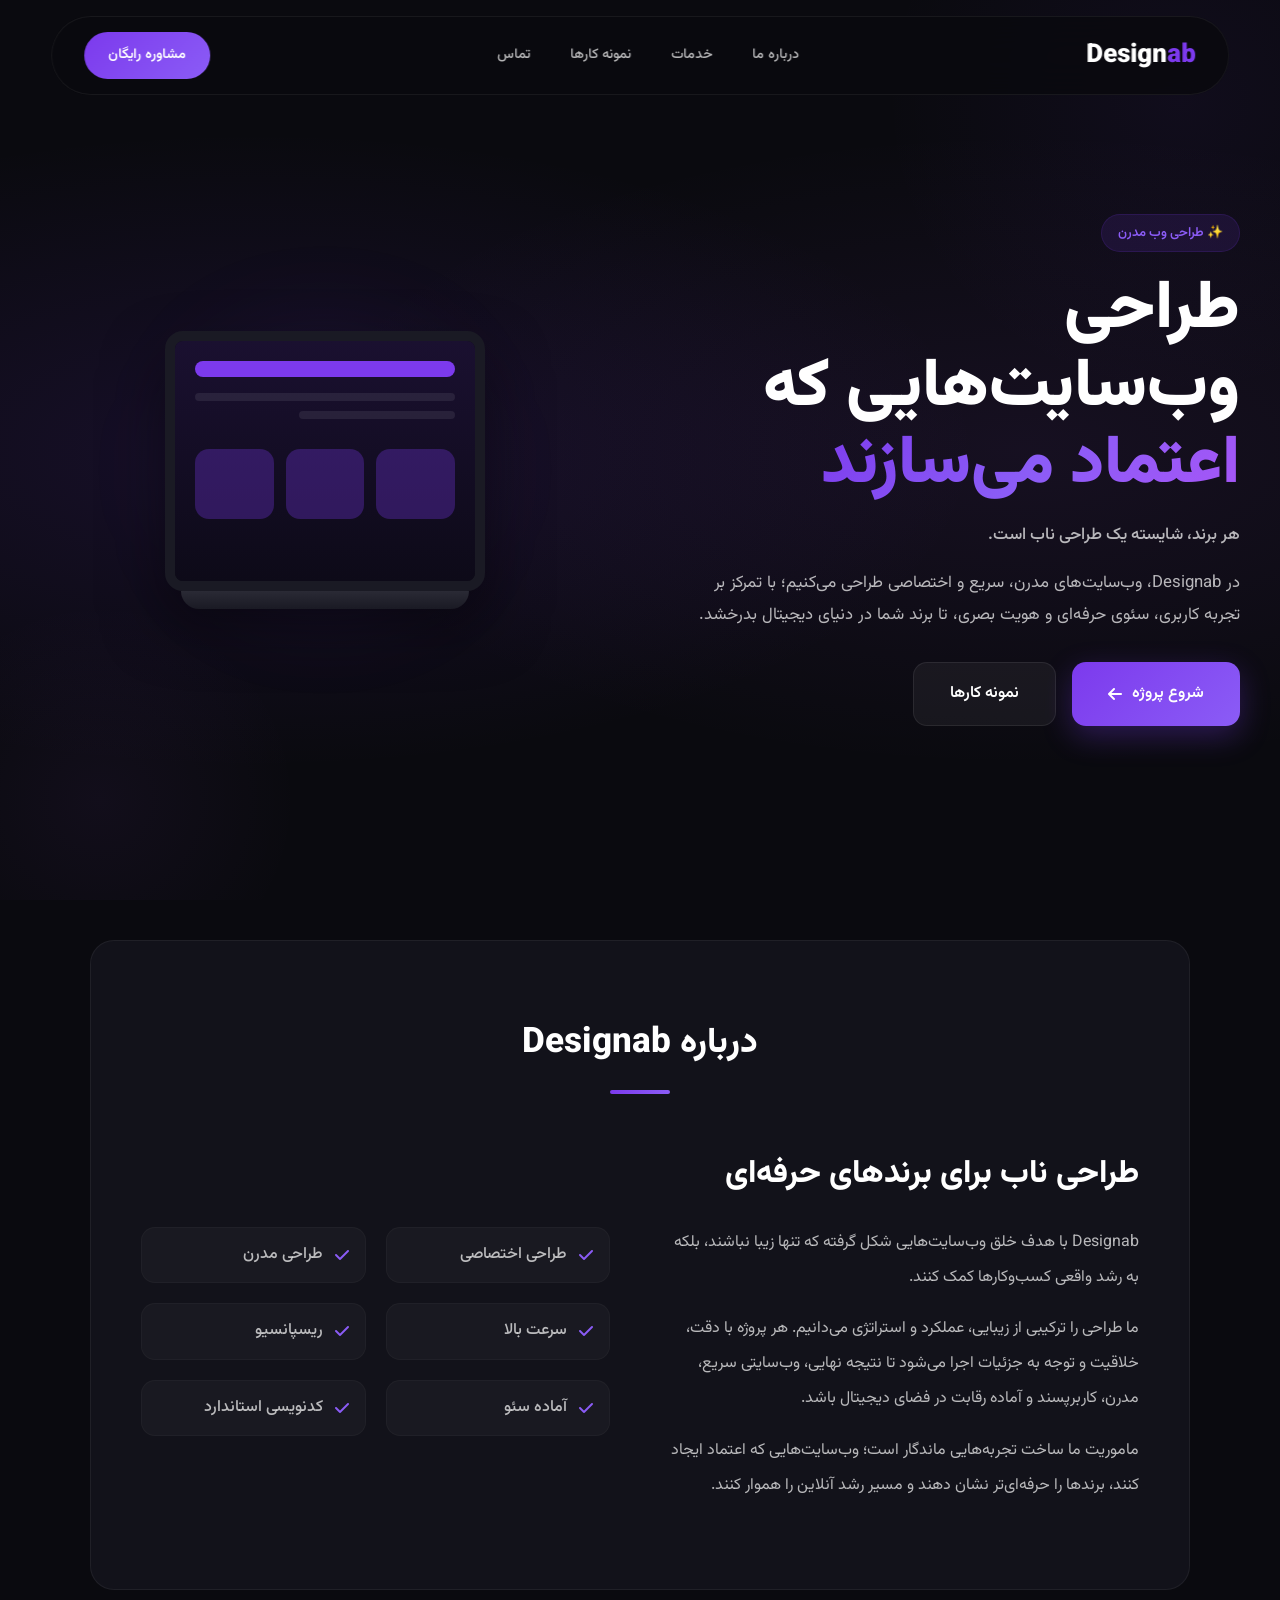
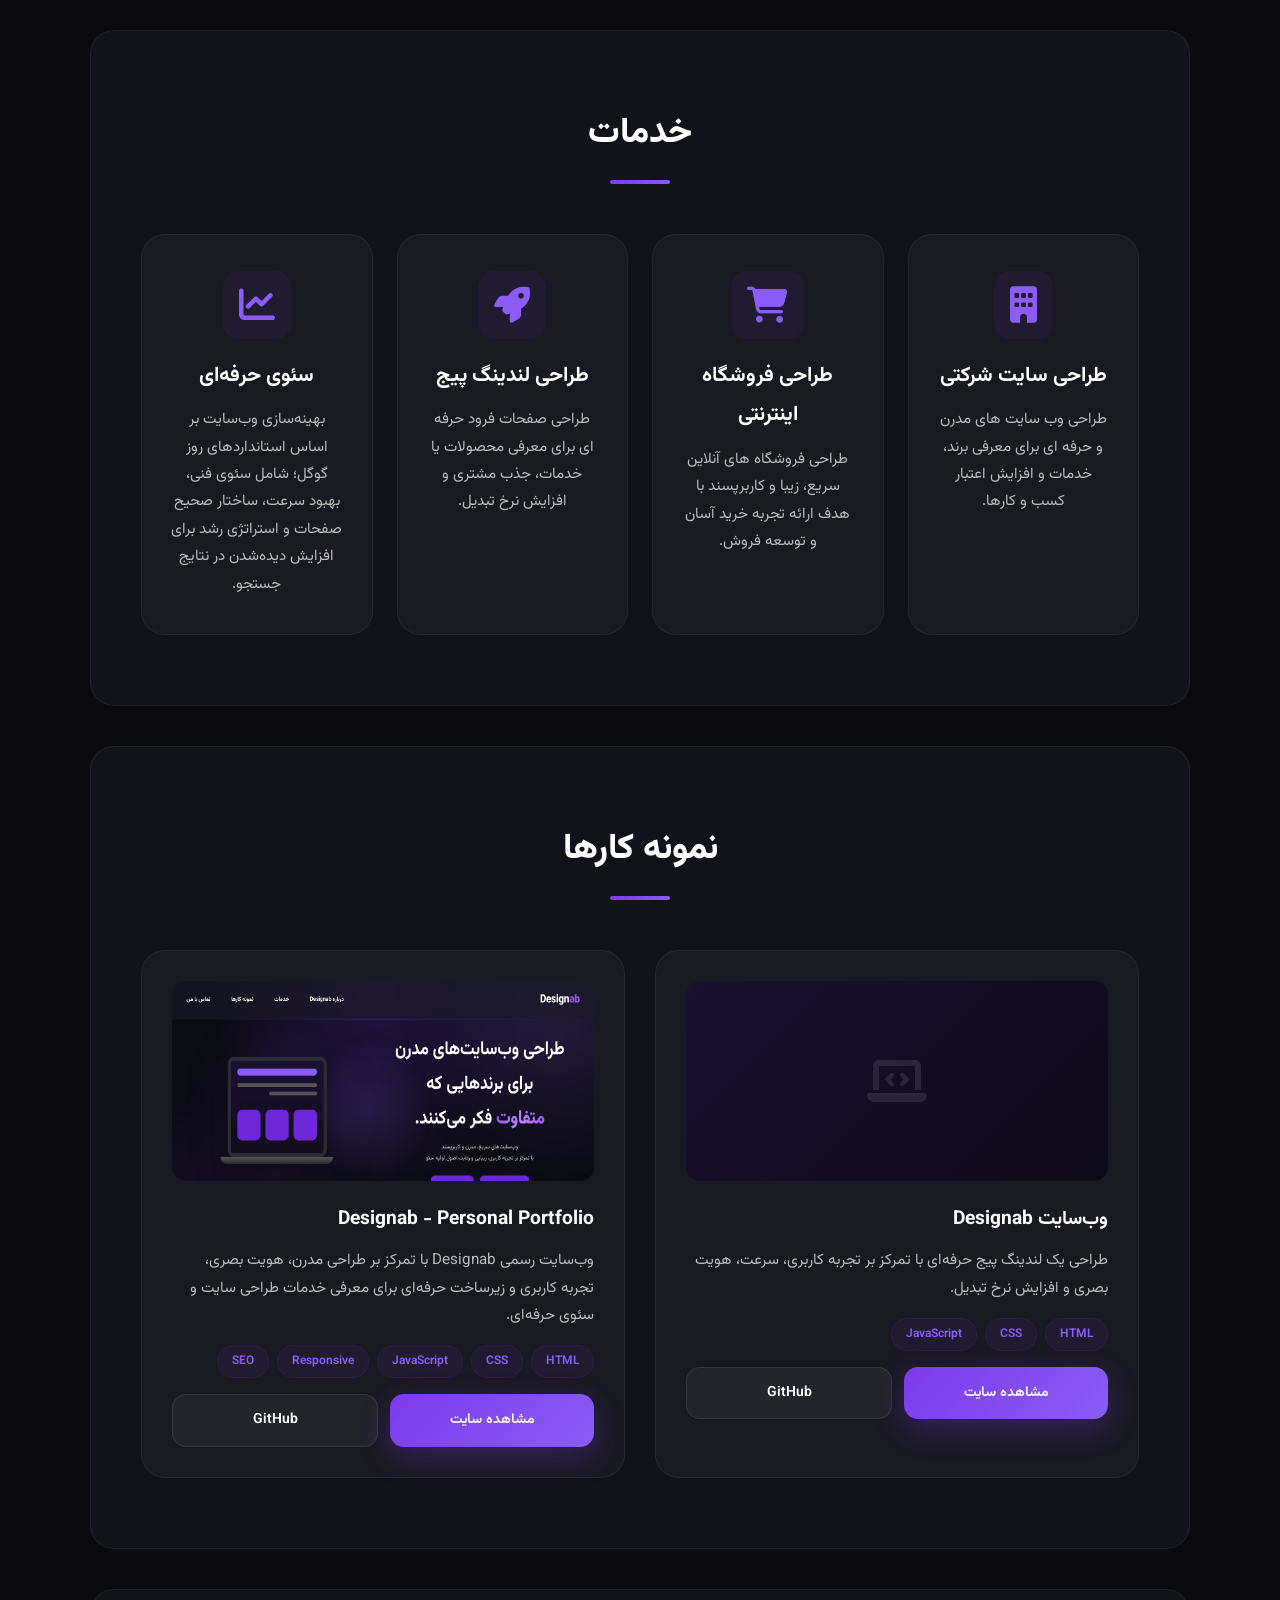
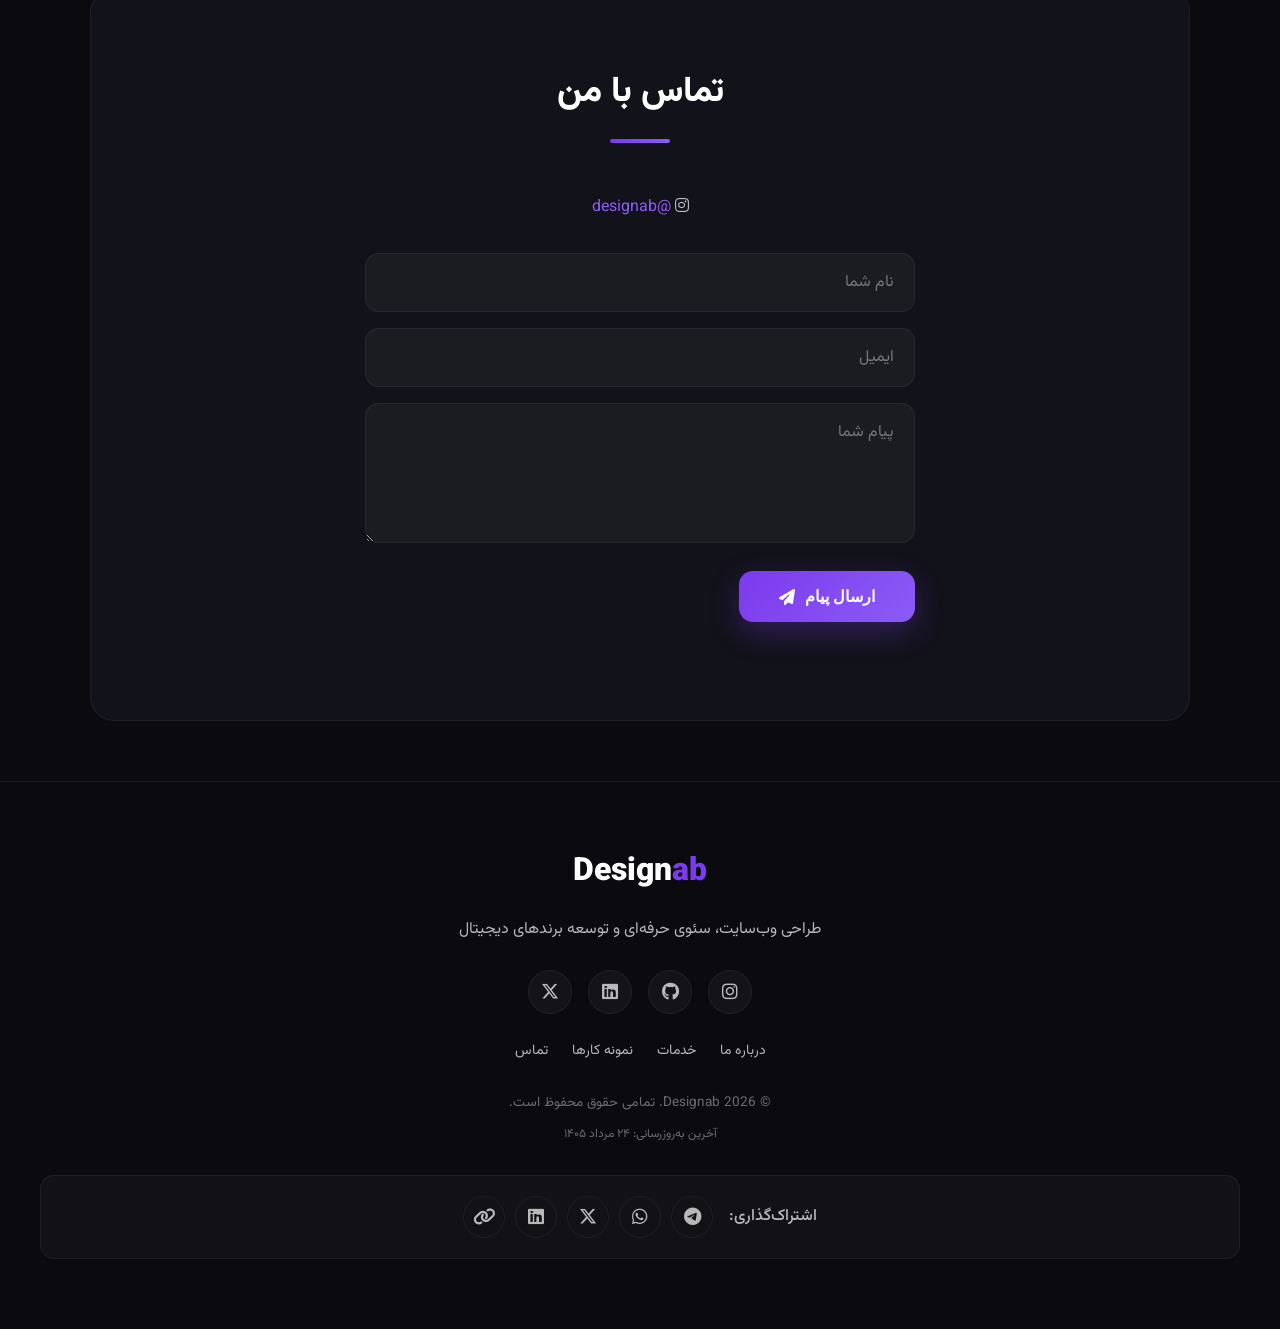
==== commit 1315d282: "update all changes" ====
--- a/index.html
+++ b/index.html
@@ -45,9 +45,48 @@
     <link href="https://fonts.googleapis.com/css2?family=Vazirmatn:wght@300;400;500;700;800;900&display=swap" rel="stylesheet">
     <link rel="icon" type="image/png" href="images/favicon.png">
 
+    <!-- ===== Open Graph (فیسبوک، لینکدین) ===== -->
+<meta property="og:title" content="Designab | طراحی سایت مدرن و اختصاصی">
+<meta property="og:description" content="طراحی وب‌سایت‌های مدرن، سریع و ریسپانسیو با تمرکز بر تجربه کاربری و سئو.">
+<meta property="og:image" content="https://designab.ir/images/og-image.png">
+<meta property="og:image:width" content="1200">
+<meta property="og:image:height" content="630">
+<meta property="og:url" content="https://designab.ir">
+<meta property="og:type" content="website">
+<meta property="og:locale" content="fa_IR">
+
+<!-- ===== Twitter Card ===== -->
+<meta name="twitter:card" content="summary_large_image">
+<meta name="twitter:title" content="Designab | طراحی سایت مدرن">
+<meta name="twitter:description" content="طراحی وب‌سایت‌های مدرن، سریع و ریسپانسیو">
+<meta name="twitter:image" content="https://designab.ir/images/og-image.png">
+
+<!-- ===== Schema Markup (ساختار داده) ===== -->
+<script type="application/ld+json">
+{
+    "@context": "https://schema.org",
+    "@type": "Organization",
+    "name": "Designab",
+    "url": "https://designab.ir",
+    "logo": "https://designab.ir/images/logo.png",
+    "description": "طراحی وب‌سایت‌های مدرن و حرفه‌ای",
+    "contactPoint": {
+        "@type": "ContactPoint",
+        "contactType": "sales",
+        "availableLanguage": ["Persian"]
+    },
+    "sameAs": [
+        "https://instagram.com/designab",
+        "https://github.com/monavaliolahi/designab"
+    ]
+}
+</script>
 </head>
 
 <body>
+
+    <!-- Progress Bar -->
+<div id="progress-bar"></div>
 
     <!-- Google Tag Manager (noscript) -->
     <noscript>
@@ -261,7 +300,7 @@
                 <i class="fa-brands fa-instagram"></i>
                 <a href="https://instagram.com/designab" target="_blank">@designab</a>
             </p>
-            <form id="contactForm" novalidate>
+            <form id="contactForm" action="send-email.php" method="POST" novalidate>
                 <div class="form-group">
                     <input id="name" type="text" placeholder="نام شما">
                 </div>
@@ -276,6 +315,7 @@
                     <i class="fa-solid fa-paper-plane"></i>
                 </button>
                 <p id="formMessage"></p>
+                
             </form>
         </section>
 
@@ -312,8 +352,34 @@
             </div>
             <small>
                 © 2026 Designab. تمامی حقوق محفوظ است.
+                <span style="display:block; font-size:0.75rem; color:var(--text-muted); margin-top:4px;">
+                    آخرین به‌روزرسانی: ۲۴ مرداد ۱۴۰۵
+                </span>
             </small>
         </div>
+
+        <!-- دکمه‌های اشتراک‌گذاری -->
+<div class="share-section">
+    <span class="share-label">اشتراک‌گذاری:</span>
+    <div class="share-buttons">
+        <a href="https://t.me/share/url?url=https://designab.ir&text=طراحی سایت حرفه‌ای" target="_blank" class="share-btn telegram">
+            <i class="fa-brands fa-telegram"></i>
+        </a>
+        <a href="https://wa.me/?text=طراحی سایت حرفه‌ای - https://designab.ir" target="_blank" class="share-btn whatsapp">
+            <i class="fa-brands fa-whatsapp"></i>
+        </a>
+        <a href="https://twitter.com/intent/tweet?url=https://designab.ir&text=طراحی سایت حرفه‌ای" target="_blank" class="share-btn twitter">
+            <i class="fa-brands fa-x-twitter"></i>
+        </a>
+        <a href="https://www.linkedin.com/sharing/share-offsite/?url=https://designab.ir" target="_blank" class="share-btn linkedin">
+            <i class="fa-brands fa-linkedin"></i>
+        </a>
+        <button onclick="copyLink()" class="share-btn copy">
+            <i class="fa-solid fa-link"></i>
+        </button>
+    </div>
+</div>
+
     </footer>
 
     <!-- ===== BACK TO TOP ===== -->
--- a/style.css
+++ b/style.css
@@ -1187,4 +1187,91 @@
         bottom: 20px;
         right: 20px;
     }
+}
+
+/* ======================================
+    Share Buttons
+========================================= */
+.share-section {
+    display: flex;
+    align-items: center;
+    gap: 16px;
+    margin: 30px 0;
+    padding: 20px;
+    background: var(--card-bg);
+    border-radius: var(--radius-sm);
+    border: 1px solid var(--border-color);
+    justify-content: center;
+    flex-wrap: wrap;
+}
+
+.share-label {
+    color: var(--text-secondary);
+    font-weight: 500;
+}
+
+.share-buttons {
+    display: flex;
+    gap: 10px;
+}
+
+.share-btn {
+    display: inline-flex;
+    align-items: center;
+    justify-content: center;
+    width: 42px;
+    height: 42px;
+    border-radius: 50%;
+    border: 1px solid var(--border-color);
+    background: transparent;
+    color: var(--text-secondary);
+    font-size: 18px;
+    transition: var(--transition);
+    text-decoration: none;
+    cursor: pointer;
+}
+
+.share-btn:hover {
+    transform: translateY(-3px);
+    color: white;
+}
+
+.share-btn.telegram:hover {
+    background: #0088cc;
+    border-color: #0088cc;
+}
+
+.share-btn.whatsapp:hover {
+    background: #25d366;
+    border-color: #25d366;
+}
+
+.share-btn.twitter:hover {
+    background: #000;
+    border-color: #000;
+}
+
+.share-btn.linkedin:hover {
+    background: #0a66c2;
+    border-color: #0a66c2;
+}
+
+.share-btn.copy:hover {
+    background: var(--primary);
+    border-color: var(--primary);
+}
+
+/* ======================================
+    Progress Bar
+========================================= */
+#progress-bar {
+    position: fixed;
+    top: 0;
+    left: 0;
+    width: 0;
+    height: 3px;
+    background: linear-gradient(90deg, var(--primary), var(--primary-light), #a855f7);
+    z-index: 9999;
+    transition: width 0.1s ease;
+    border-radius: 0 10px 10px 0;
 }
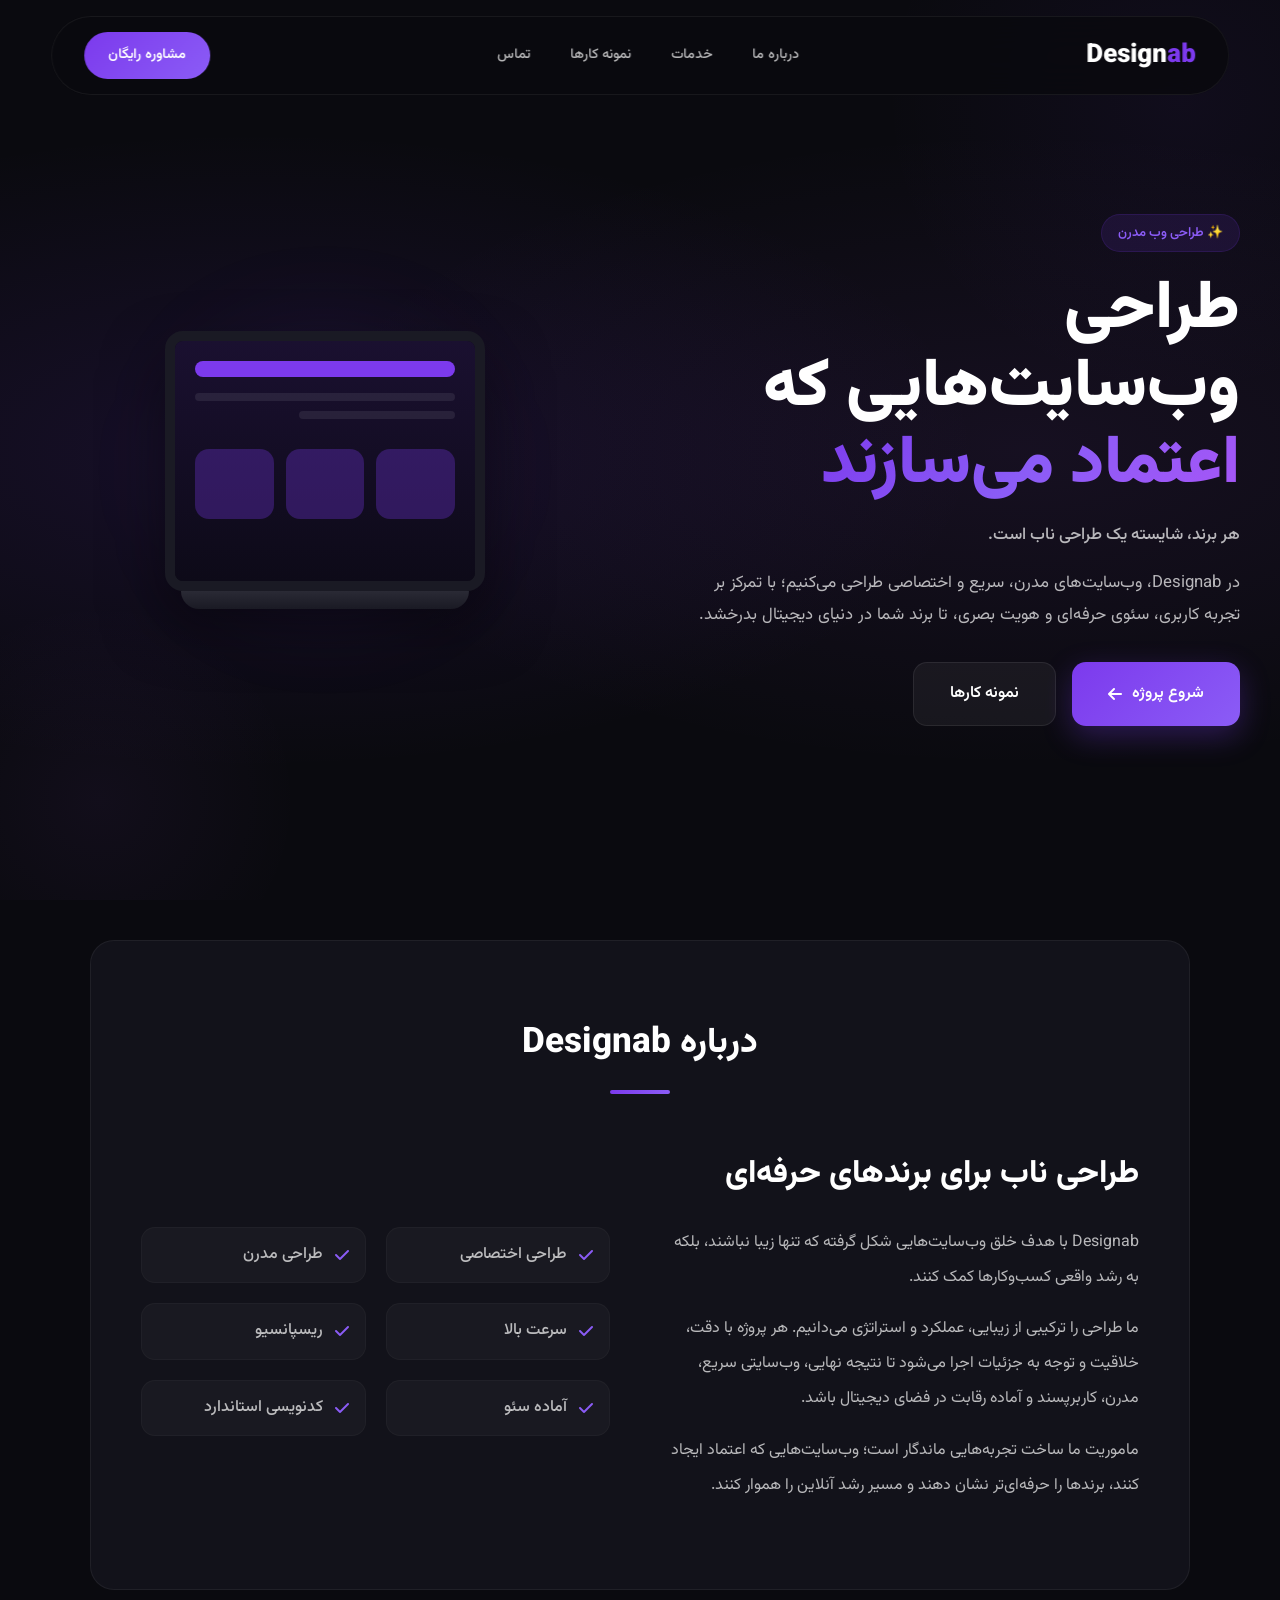
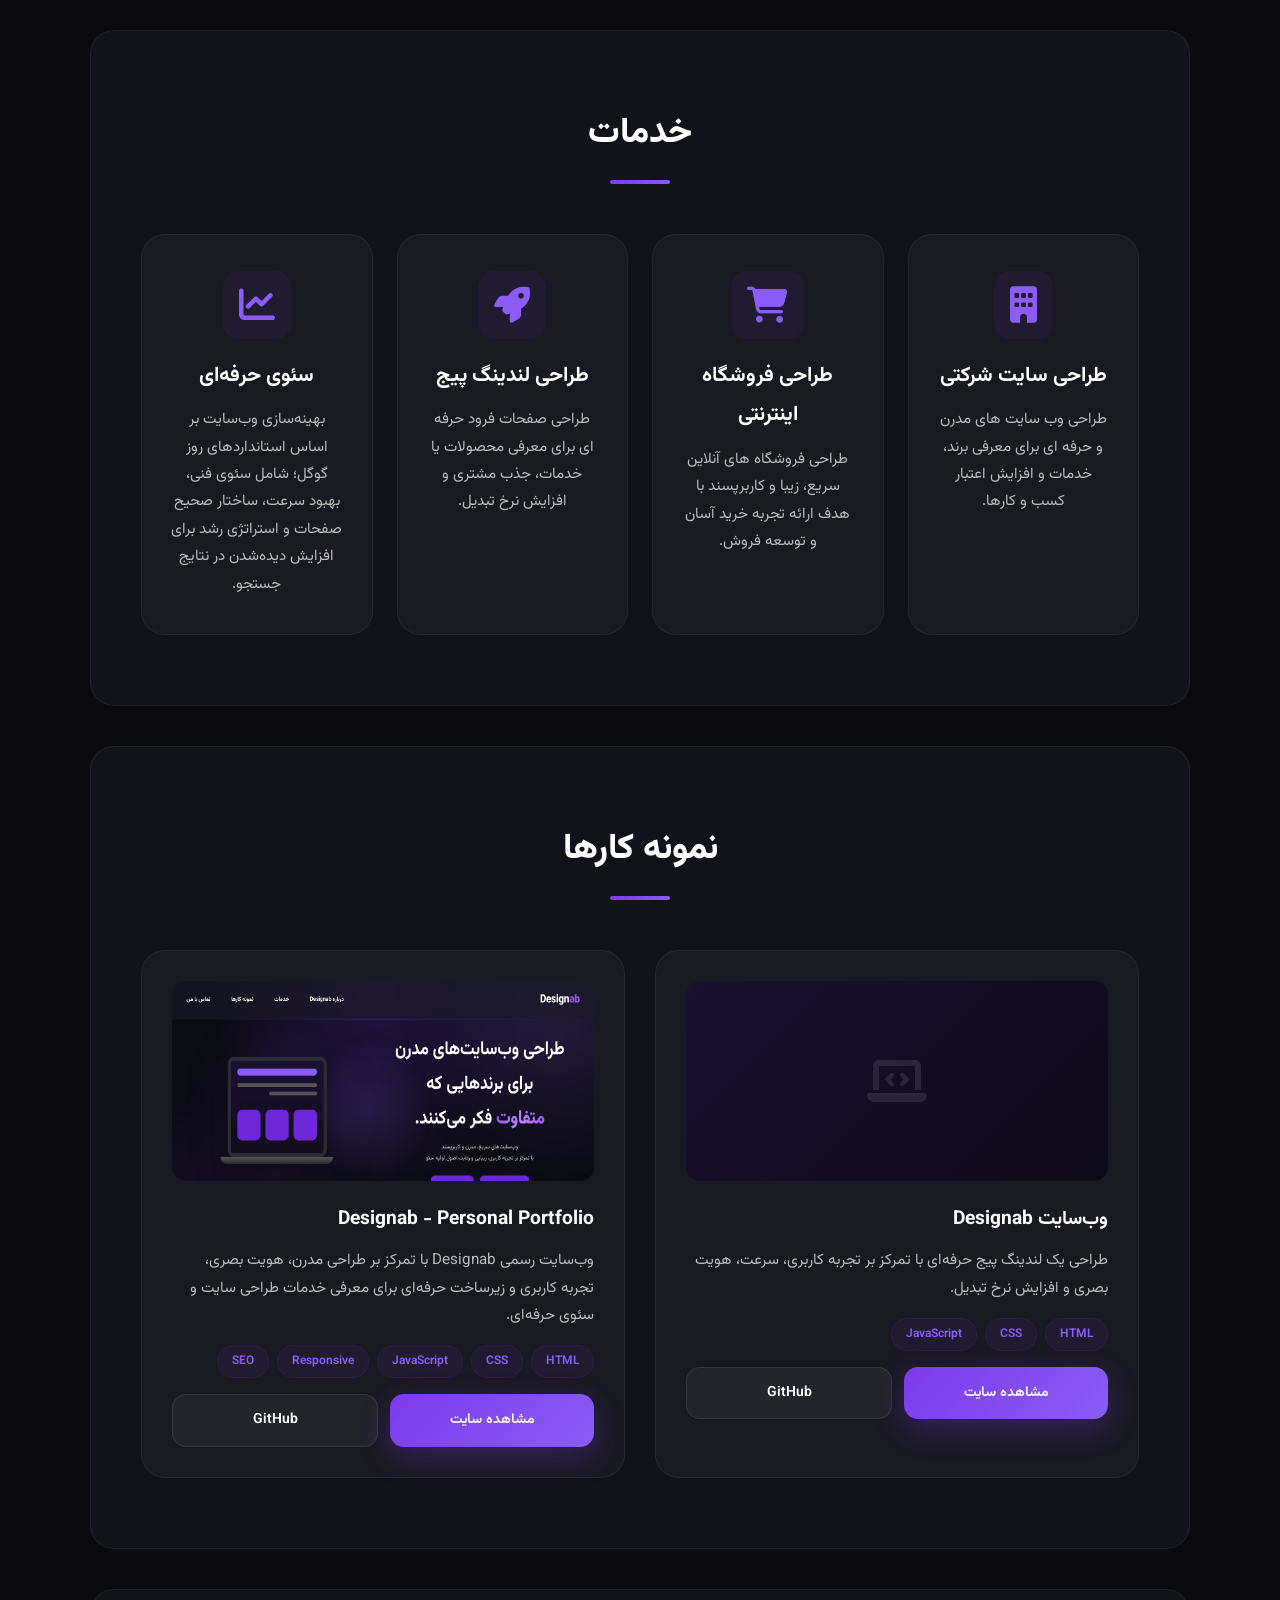
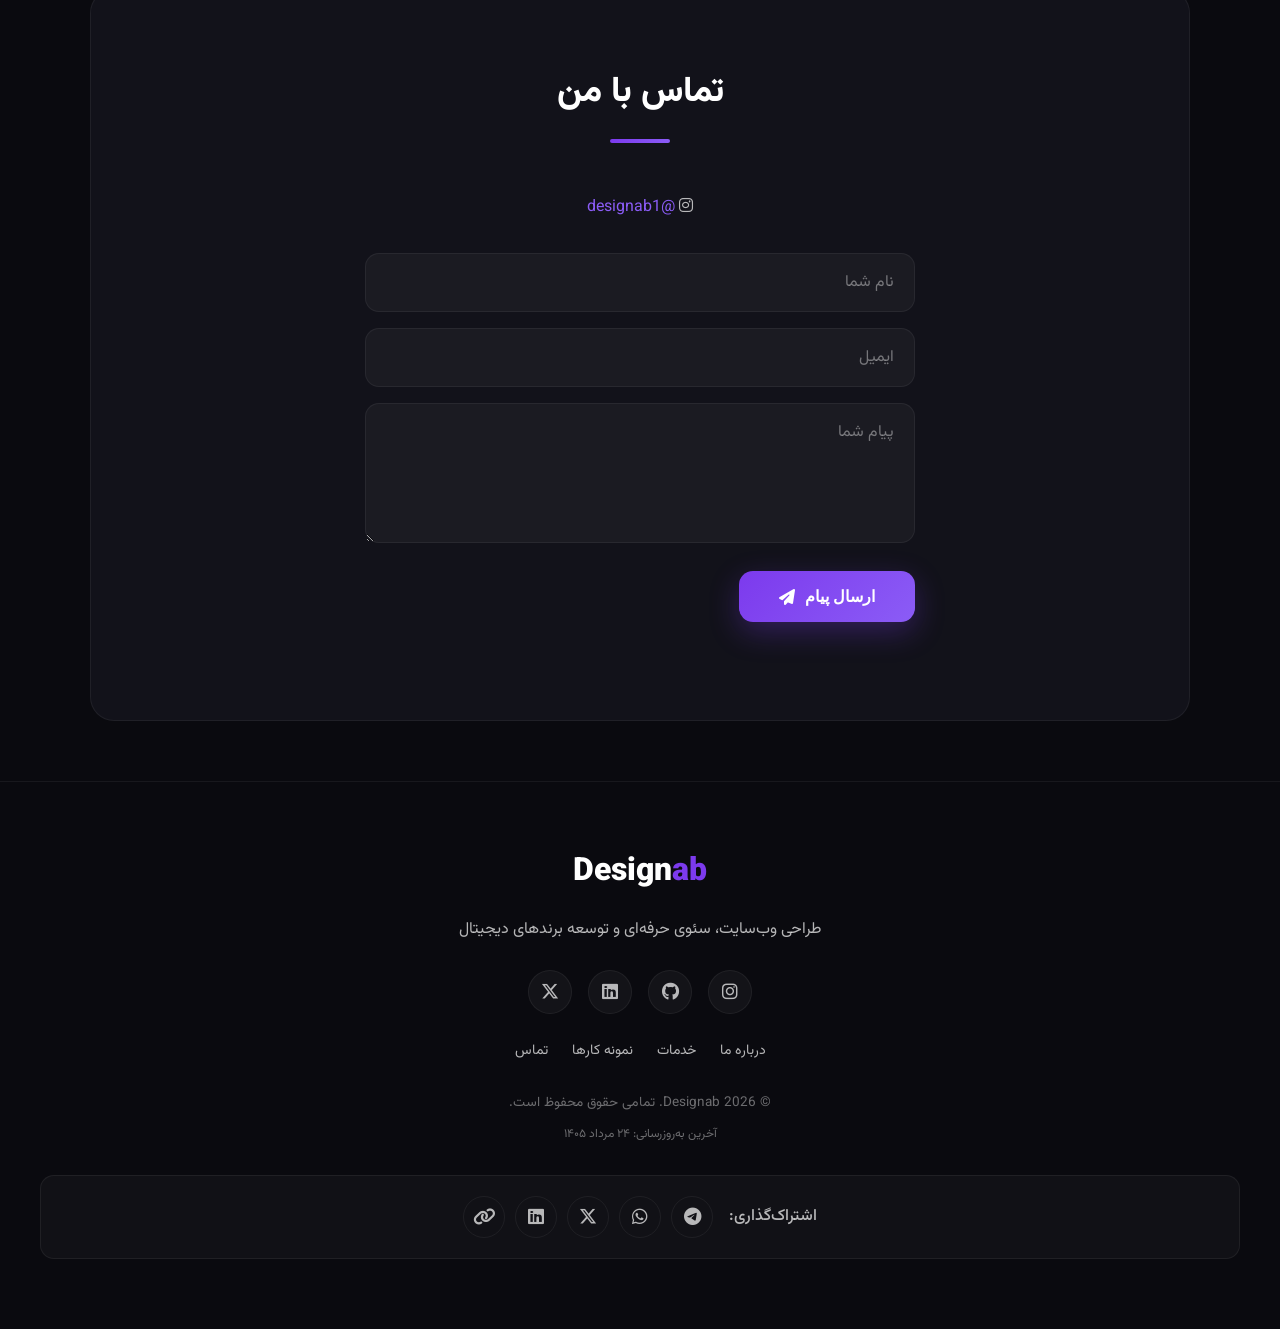
==== commit be423b43: "update all" ====
--- a/index.html
+++ b/index.html
@@ -2,6 +2,7 @@
 <html lang="fa" dir="rtl">
 
 <head>
+
     <meta charset="UTF-8">
     <meta name="viewport" content="width=device-width, initial-scale=1.0">
 
@@ -298,7 +299,7 @@
             <h2>تماس با من</h2>
             <p class="contact-subtitle">
                 <i class="fa-brands fa-instagram"></i>
-                <a href="https://instagram.com/designab" target="_blank">@designab</a>
+                <a href="https://instagram.com/designab1" target="_blank">@designab1</a>
             </p>
             <form id="contactForm" action="send-email.php" method="POST" novalidate>
                 <div class="form-group">
@@ -331,7 +332,7 @@
                 طراحی وب‌سایت، سئوی حرفه‌ای و توسعه برندهای دیجیتال
             </p>
             <div class="footer-social">
-                <a href="https://instagram.com/designab" target="_blank" aria-label="Instagram">
+                <a href="https://instagram.com/designab1" target="_blank" aria-label="Instagram">
                     <i class="fa-brands fa-instagram"></i>
                 </a>
                 <a href="https://github.com/monavaliolahi/designab" target="_blank" aria-label="GitHub">
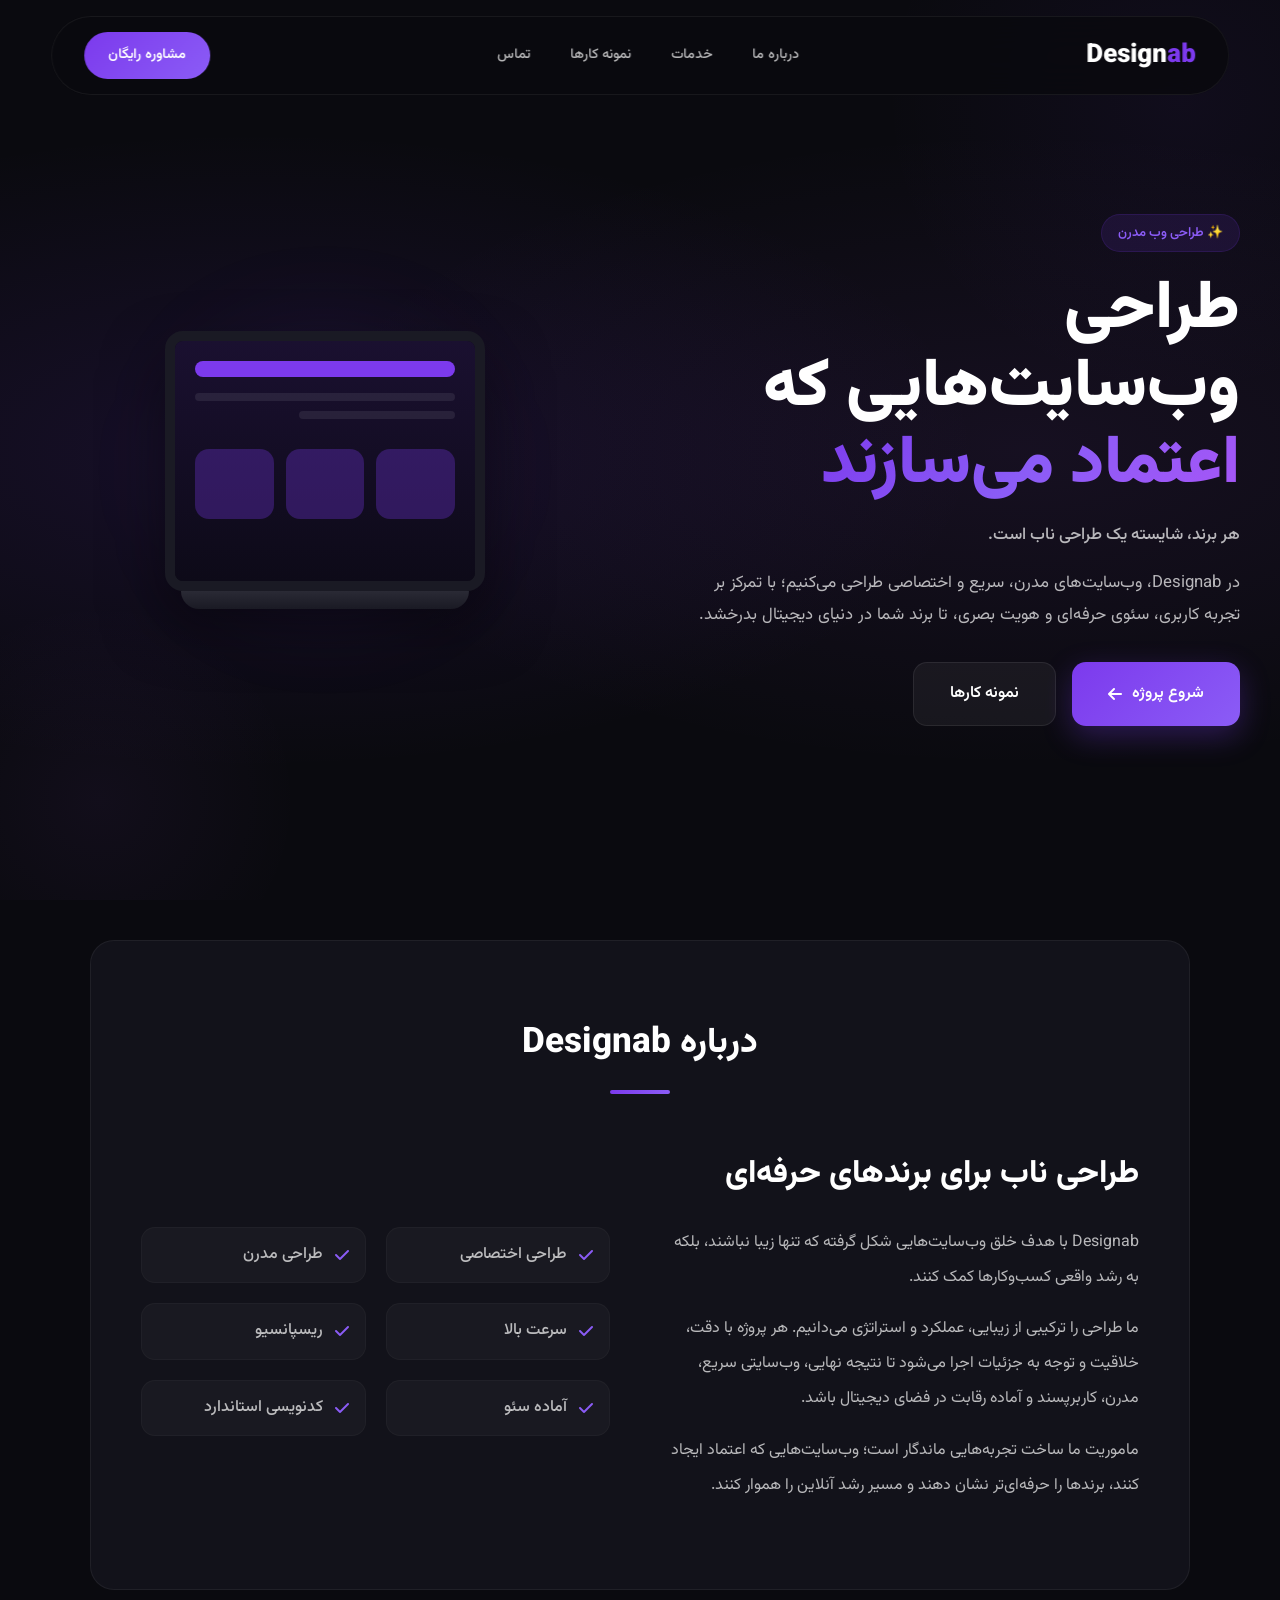
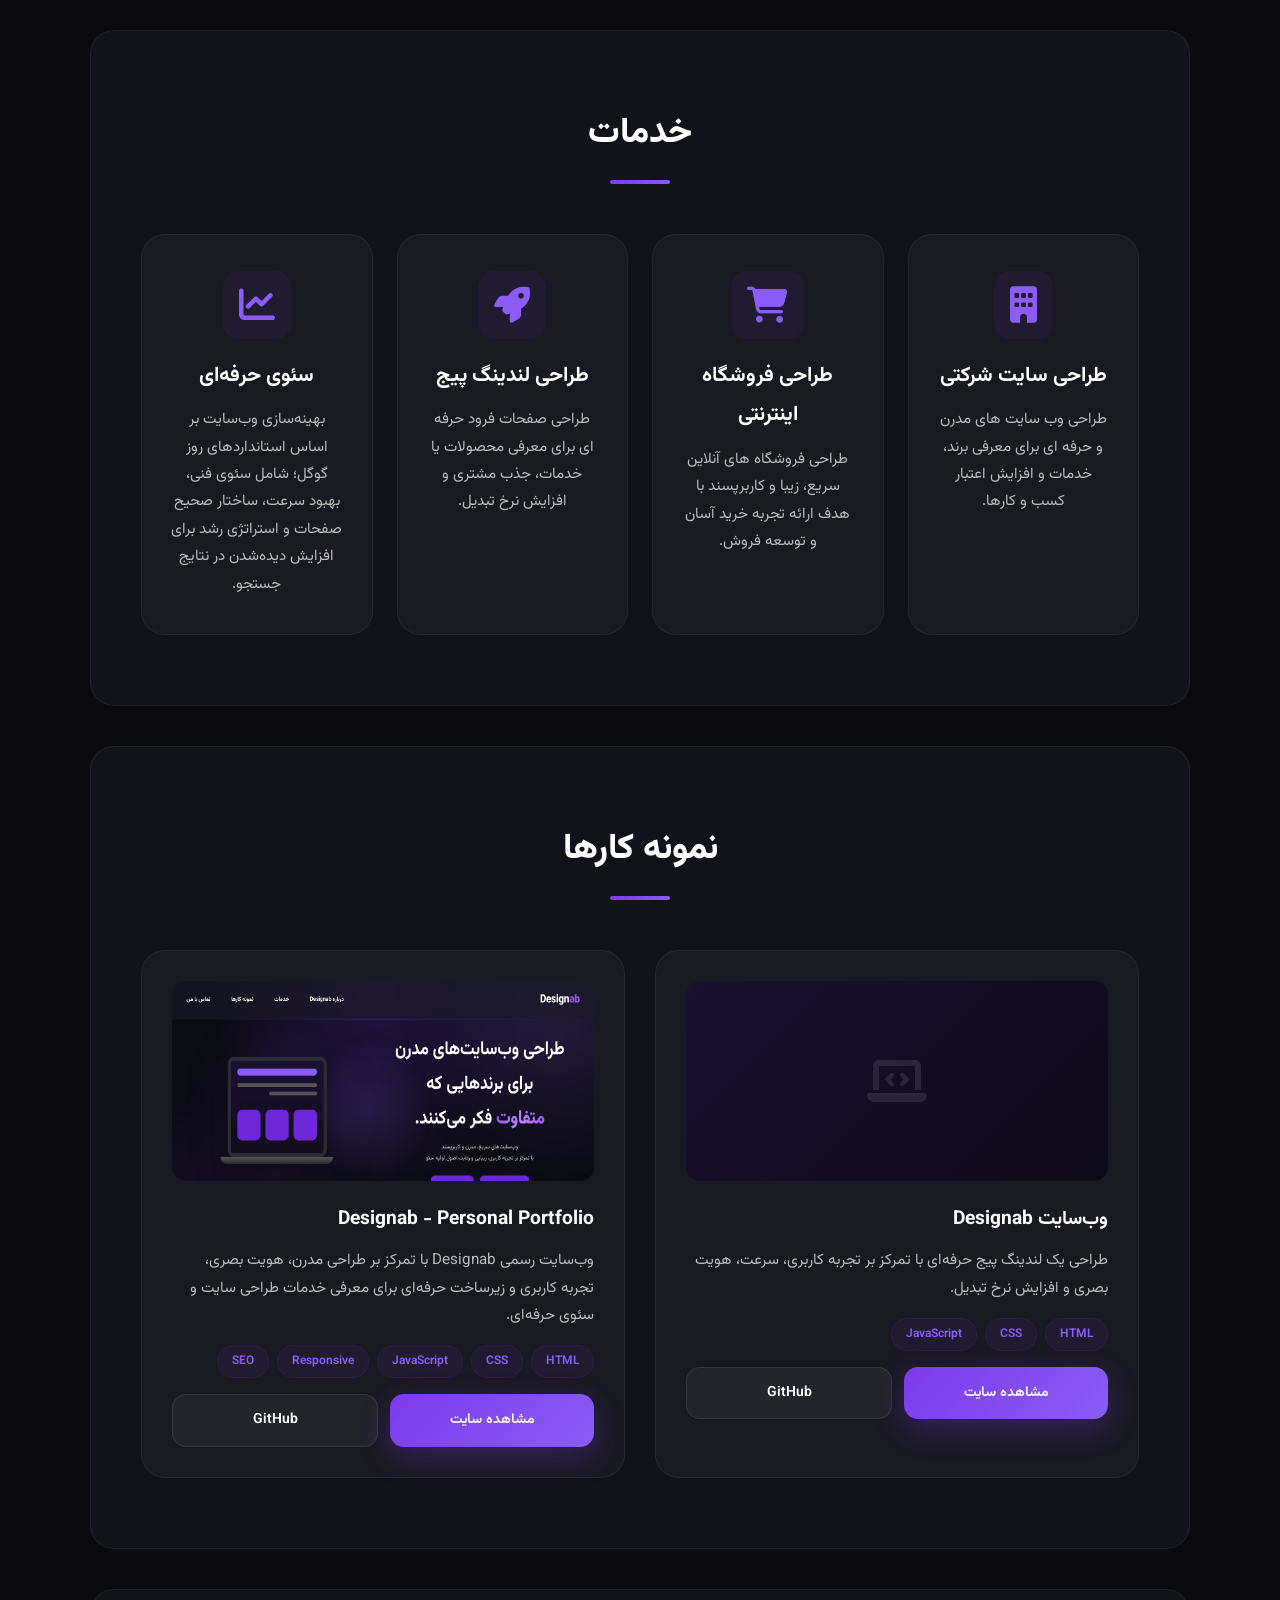
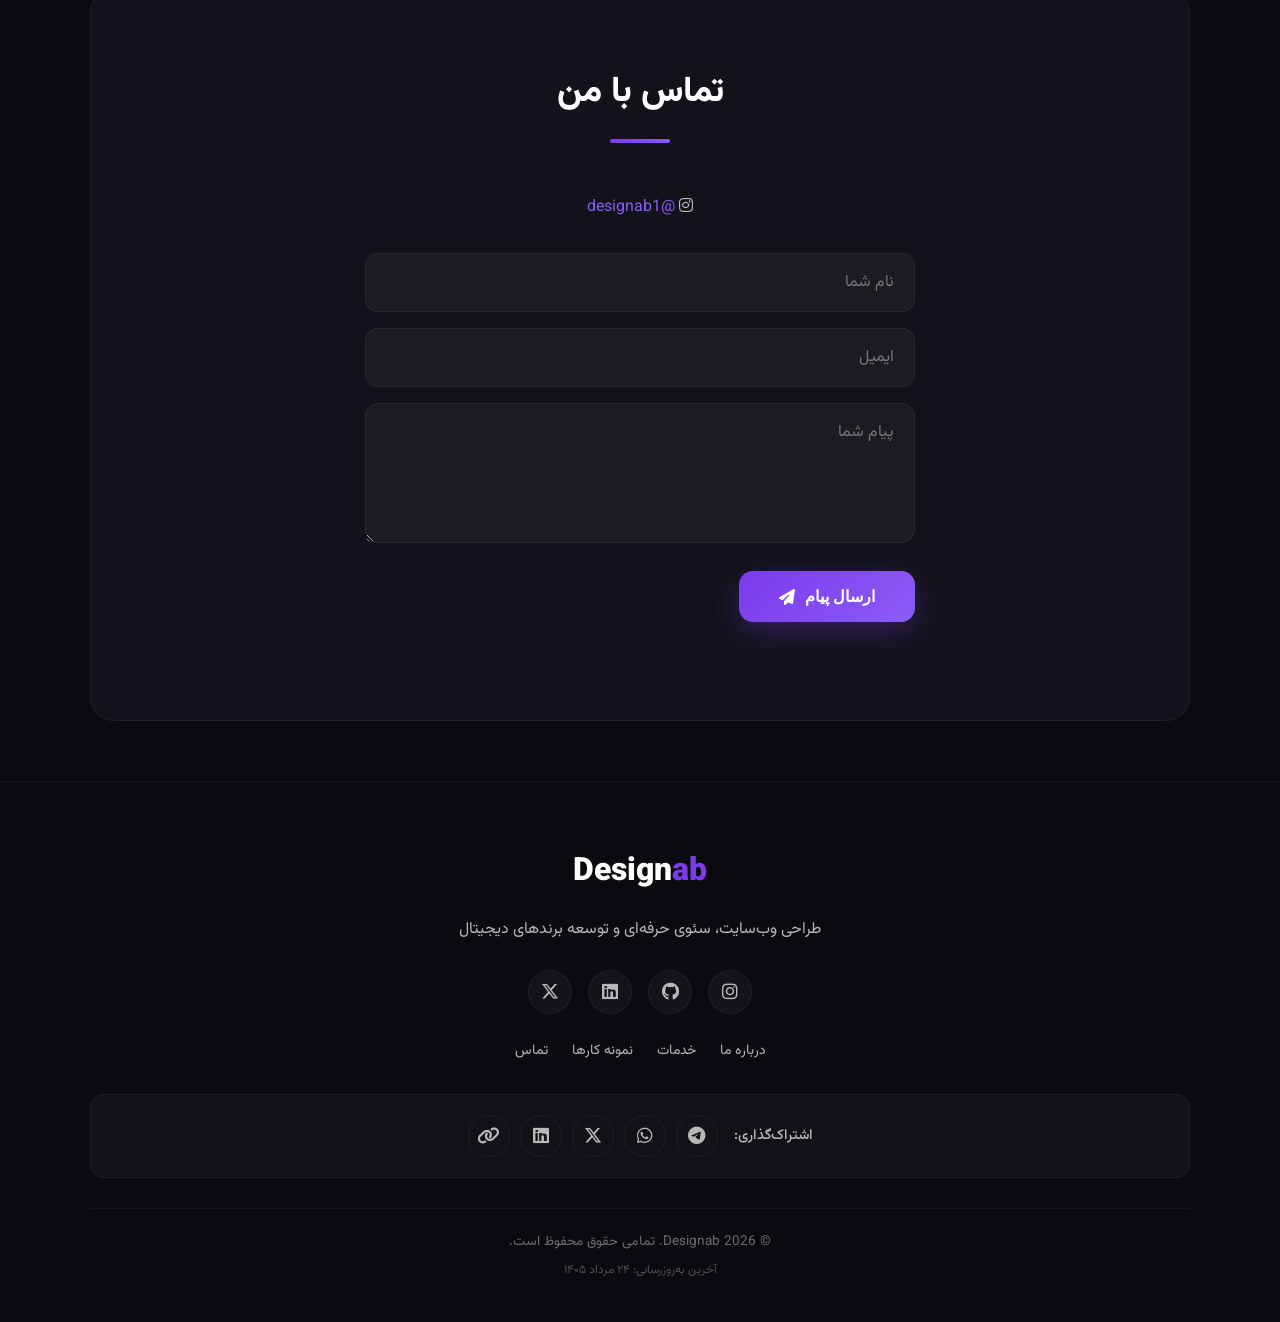
==== commit fd26c4c1: "update all changes" ====
--- a/index.html
+++ b/index.html
@@ -323,65 +323,73 @@
     </main>
 
     <!-- ===== FOOTER ===== -->
-    <footer>
-        <div class="footer-content">
-            <div class="footer-logo">
-                Design<span>ab</span>
-            </div>
-            <p>
-                طراحی وب‌سایت، سئوی حرفه‌ای و توسعه برندهای دیجیتال
-            </p>
-            <div class="footer-social">
-                <a href="https://instagram.com/designab1" target="_blank" aria-label="Instagram">
-                    <i class="fa-brands fa-instagram"></i>
+<footer>
+    <div class="footer-content">
+        <!-- لوگو و توضیحات -->
+        <div class="footer-logo">
+            Design<span>ab</span>
+        </div>
+        <p>
+            طراحی وب‌سایت، سئوی حرفه‌ای و توسعه برندهای دیجیتال
+        </p>
+
+        <!-- شبکه‌های اجتماعی -->
+        <div class="footer-social">
+            <a href="https://instagram.com/designab1" target="_blank" aria-label="Instagram">
+                <i class="fa-brands fa-instagram"></i>
+            </a>
+            <a href="https://github.com/monavaliolahi/designab" target="_blank" aria-label="GitHub">
+                <i class="fa-brands fa-github"></i>
+            </a>
+            <a href="#" target="_blank" aria-label="LinkedIn">
+                <i class="fa-brands fa-linkedin"></i>
+            </a>
+            <a href="#" target="_blank" aria-label="Twitter">
+                <i class="fa-brands fa-x-twitter"></i>
+            </a>
+        </div>
+
+        <!-- لینک‌های داخلی -->
+        <div class="footer-links">
+            <a href="#about">درباره ما</a>
+            <a href="#services">خدمات</a>
+            <a href="#portfolio">نمونه کارها</a>
+            <a href="#contact">تماس</a>
+        </div>
+
+        <!-- دکمه‌های اشتراک‌گذاری -->
+        <div class="share-section">
+            <span class="share-label">اشتراک‌گذاری:</span>
+            <div class="share-buttons">
+                <a href="https://t.me/share/url?url=https://designab.ir&text=طراحی سایت حرفه‌ای" target="_blank" class="share-btn telegram">
+                    <i class="fa-brands fa-telegram"></i>
                 </a>
-                <a href="https://github.com/monavaliolahi/designab" target="_blank" aria-label="GitHub">
-                    <i class="fa-brands fa-github"></i>
+                <a href="https://wa.me/?text=طراحی سایت حرفه‌ای - https://designab.ir" target="_blank" class="share-btn whatsapp">
+                    <i class="fa-brands fa-whatsapp"></i>
                 </a>
-                <a href="#" target="_blank" aria-label="LinkedIn">
+                <a href="https://twitter.com/intent/tweet?url=https://designab.ir&text=طراحی سایت حرفه‌ای" target="_blank" class="share-btn twitter">
+                    <i class="fa-brands fa-x-twitter"></i>
+                </a>
+                <a href="https://www.linkedin.com/sharing/share-offsite/?url=https://designab.ir" target="_blank" class="share-btn linkedin">
                     <i class="fa-brands fa-linkedin"></i>
                 </a>
-                <a href="#" target="_blank" aria-label="Twitter">
-                    <i class="fa-brands fa-x-twitter"></i>
-                </a>
-            </div>
-            <div class="footer-links">
-                <a href="#about">درباره ما</a>
-                <a href="#services">خدمات</a>
-                <a href="#portfolio">نمونه کارها</a>
-                <a href="#contact">تماس</a>
-            </div>
+                <button onclick="copyLink()" class="share-btn copy">
+                    <i class="fa-solid fa-link"></i>
+                </button>
+            </div>
+        </div>
+
+        <!-- ===== کپی‌رایت و تمامی حقوق ===== -->
+        <div class="footer-copyright">
             <small>
                 © 2026 Designab. تمامی حقوق محفوظ است.
-                <span style="display:block; font-size:0.75rem; color:var(--text-muted); margin-top:4px;">
+                <span class="update-date">
                     آخرین به‌روزرسانی: ۲۴ مرداد ۱۴۰۵
                 </span>
             </small>
         </div>
-
-        <!-- دکمه‌های اشتراک‌گذاری -->
-<div class="share-section">
-    <span class="share-label">اشتراک‌گذاری:</span>
-    <div class="share-buttons">
-        <a href="https://t.me/share/url?url=https://designab.ir&text=طراحی سایت حرفه‌ای" target="_blank" class="share-btn telegram">
-            <i class="fa-brands fa-telegram"></i>
-        </a>
-        <a href="https://wa.me/?text=طراحی سایت حرفه‌ای - https://designab.ir" target="_blank" class="share-btn whatsapp">
-            <i class="fa-brands fa-whatsapp"></i>
-        </a>
-        <a href="https://twitter.com/intent/tweet?url=https://designab.ir&text=طراحی سایت حرفه‌ای" target="_blank" class="share-btn twitter">
-            <i class="fa-brands fa-x-twitter"></i>
-        </a>
-        <a href="https://www.linkedin.com/sharing/share-offsite/?url=https://designab.ir" target="_blank" class="share-btn linkedin">
-            <i class="fa-brands fa-linkedin"></i>
-        </a>
-        <button onclick="copyLink()" class="share-btn copy">
-            <i class="fa-solid fa-link"></i>
-        </button>
     </div>
-</div>
-
-    </footer>
+</footer>
 
     <!-- ===== BACK TO TOP ===== -->
     <button id="backtotop">
--- a/style.css
+++ b/style.css
@@ -1190,6 +1190,106 @@
 }
 
 /* ======================================
+    Footer - Copyright
+========================================= */
+.footer-copyright {
+    width: 100%;
+    margin-top: 30px;
+    padding-top: 20px;
+    border-top: 1px solid rgba(255, 255, 255, 0.06);
+    text-align: center;
+}
+
+.footer-copyright small {
+    color: var(--text-muted);
+    font-size: 0.85rem;
+    display: block;
+}
+
+.footer-copyright .update-date {
+    display: block;
+    font-size: 0.75rem;
+    color: var(--text-muted);
+    margin-top: 4px;
+    opacity: 0.7;
+}
+
+/* ======================================
+    Share Section
+========================================= */
+.share-section {
+    display: flex;
+    align-items: center;
+    justify-content: center;
+    gap: 16px;
+    margin: 20px 0;
+    padding: 16px 24px;
+    background: var(--card-bg);
+    border-radius: var(--radius-sm);
+    border: 1px solid var(--border-color);
+    flex-wrap: wrap;
+}
+
+.share-label {
+    color: var(--text-secondary);
+    font-size: 0.9rem;
+    font-weight: 500;
+}
+
+.share-buttons {
+    display: flex;
+    gap: 10px;
+    flex-wrap: wrap;
+    justify-content: center;
+}
+
+.share-btn {
+    display: inline-flex;
+    align-items: center;
+    justify-content: center;
+    width: 40px;
+    height: 40px;
+    border-radius: 50%;
+    border: 1px solid var(--border-color);
+    background: transparent;
+    color: var(--text-secondary);
+    font-size: 16px;
+    transition: var(--transition);
+    text-decoration: none;
+    cursor: pointer;
+}
+
+.share-btn:hover {
+    transform: translateY(-3px);
+    color: white;
+}
+
+.share-btn.telegram:hover {
+    background: #0088cc;
+    border-color: #0088cc;
+}
+
+.share-btn.whatsapp:hover {
+    background: #25d366;
+    border-color: #25d366;
+}
+
+.share-btn.twitter:hover {
+    background: #000;
+    border-color: #000;
+}
+
+.share-btn.linkedin:hover {
+    background: #0a66c2;
+    border-color: #0a66c2;
+}
+
+.share-btn.copy:hover {
+    background: var(--primary);
+    border-color: var(--primary);
+}
+
+/* ======================================
     Share Buttons
 ========================================= */
 .share-section {
